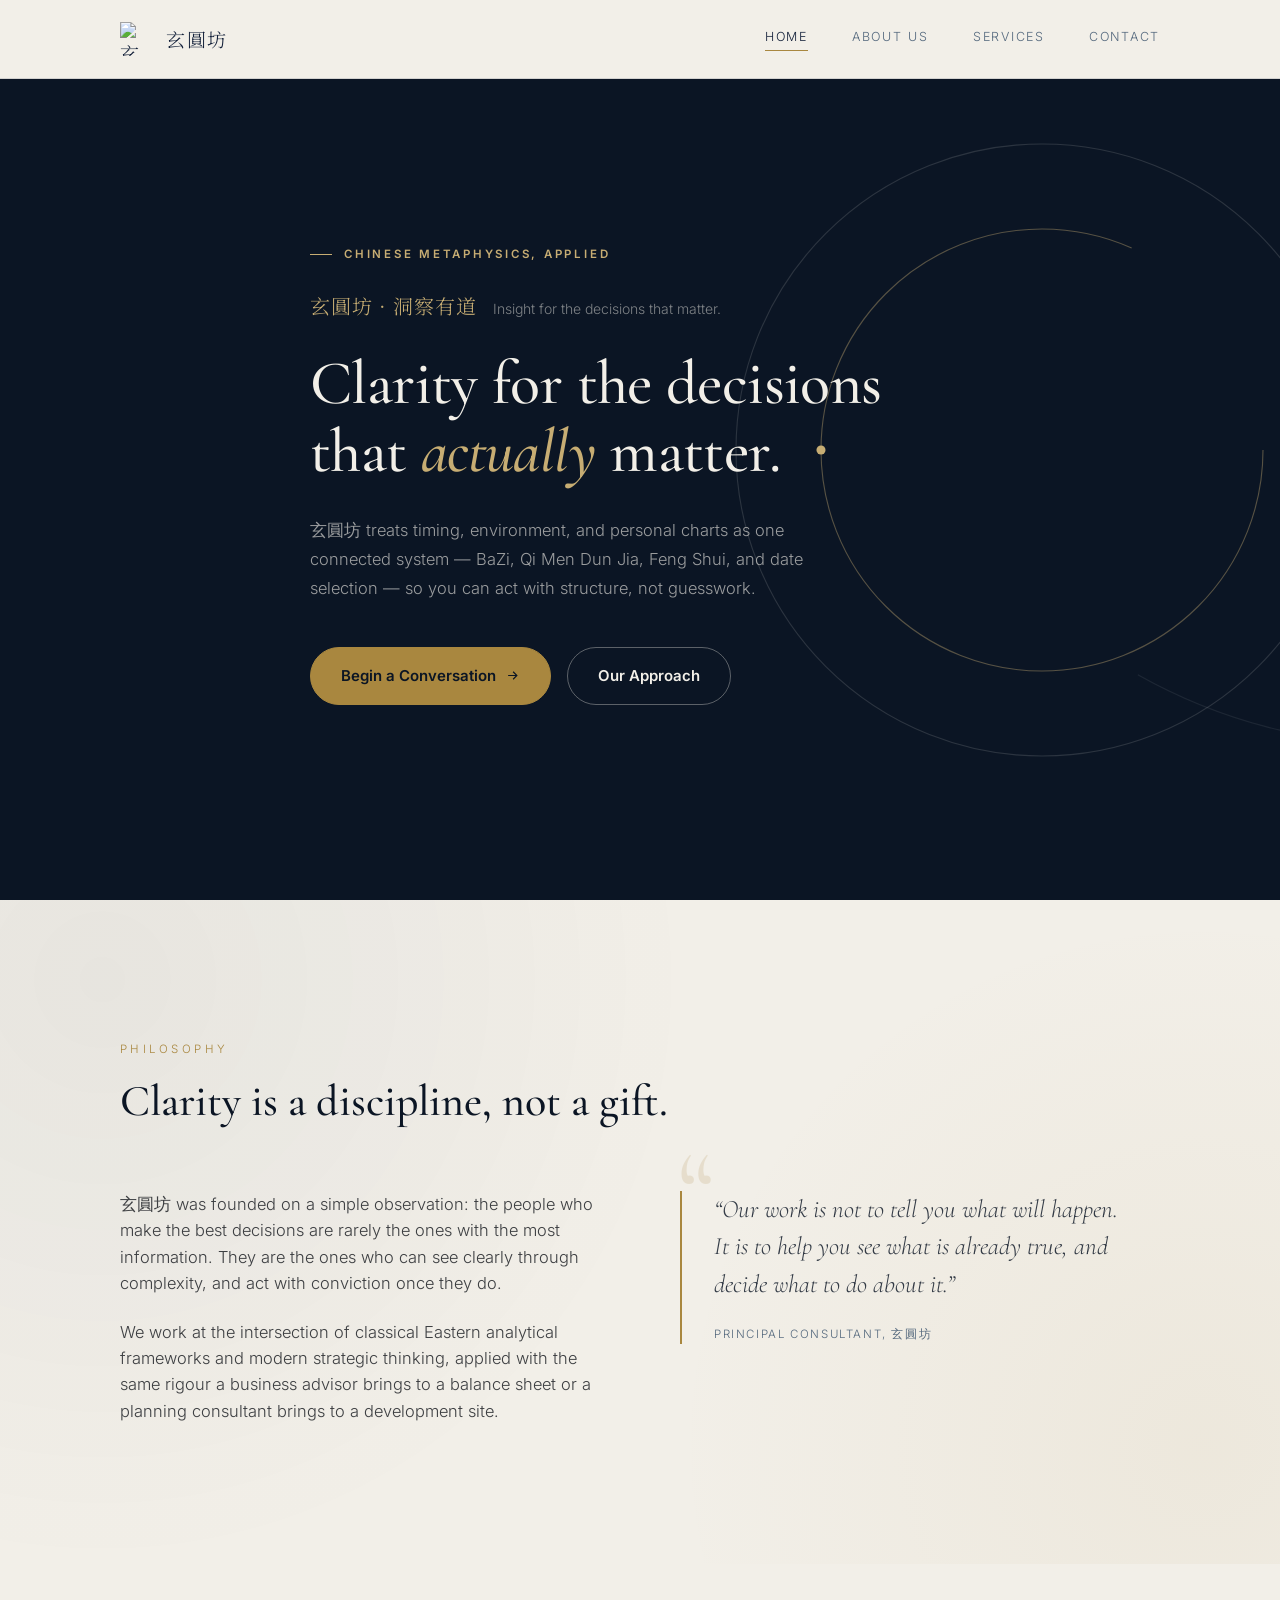
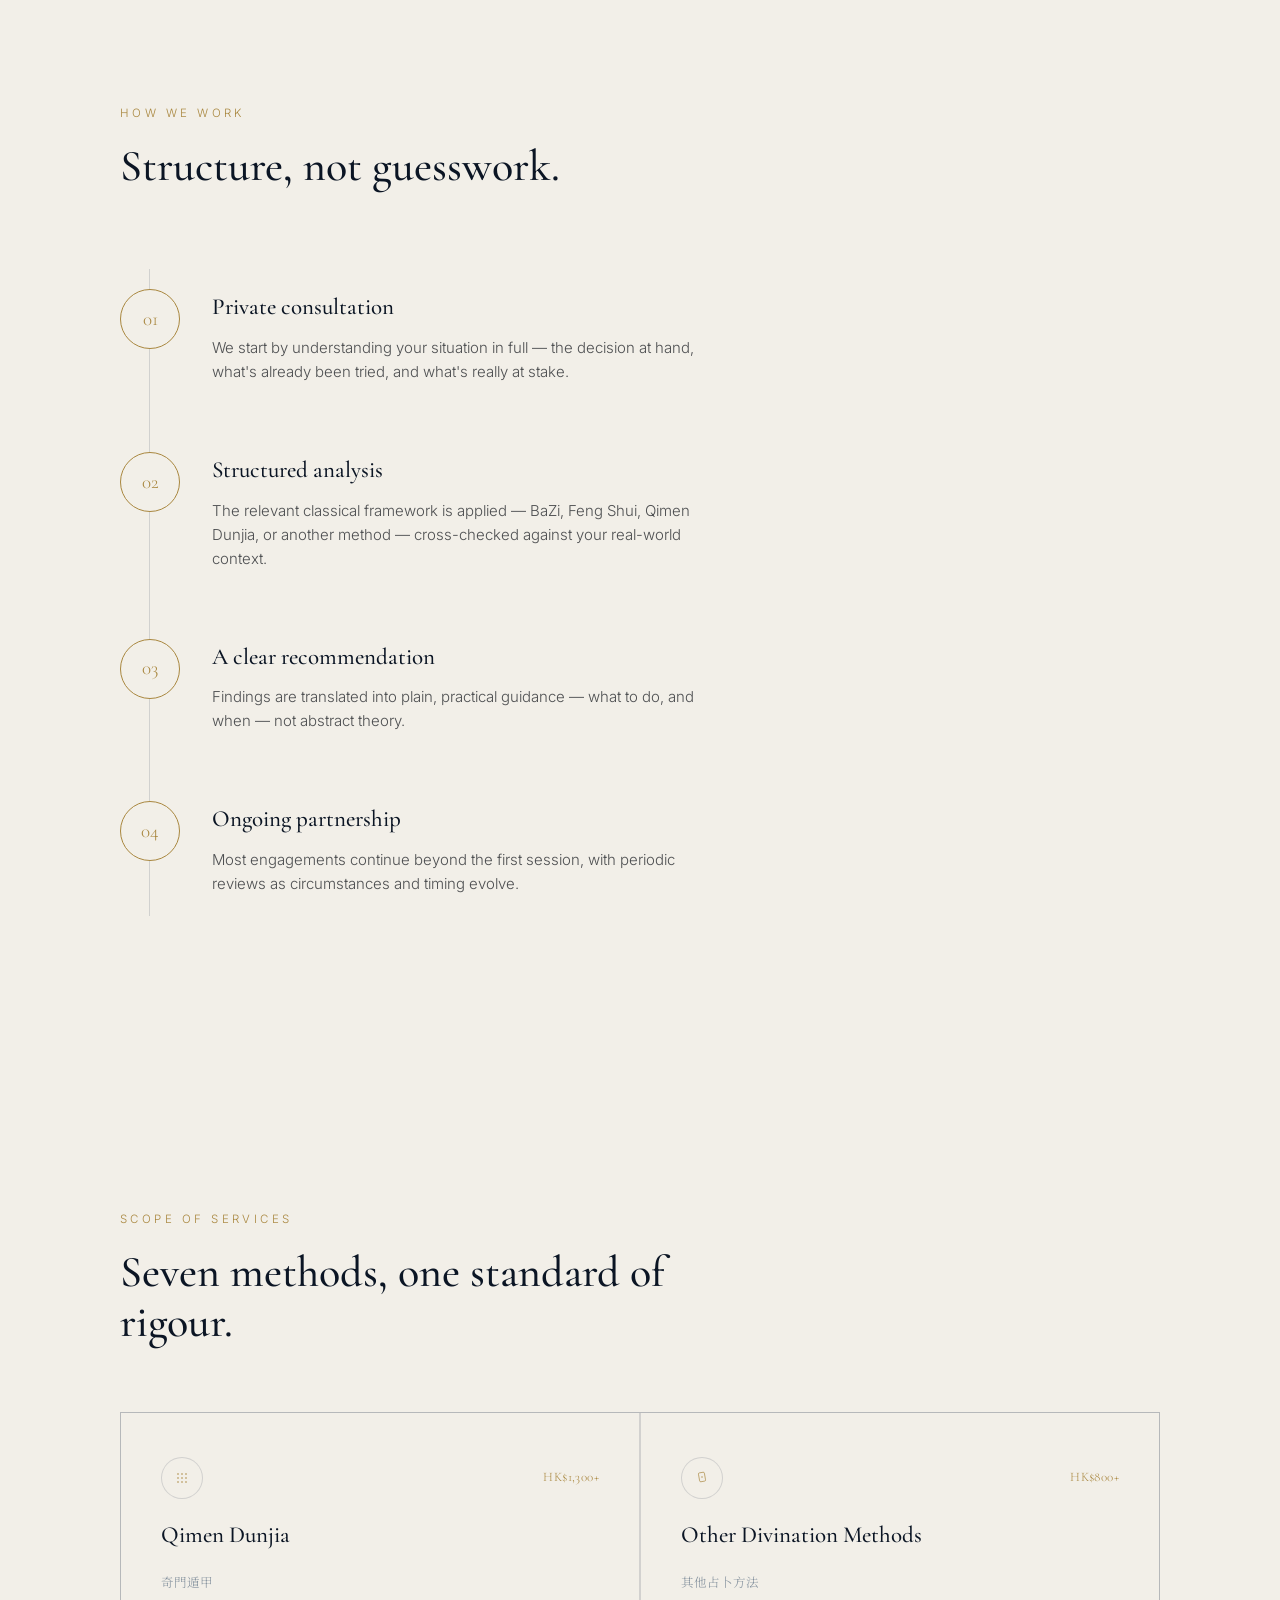
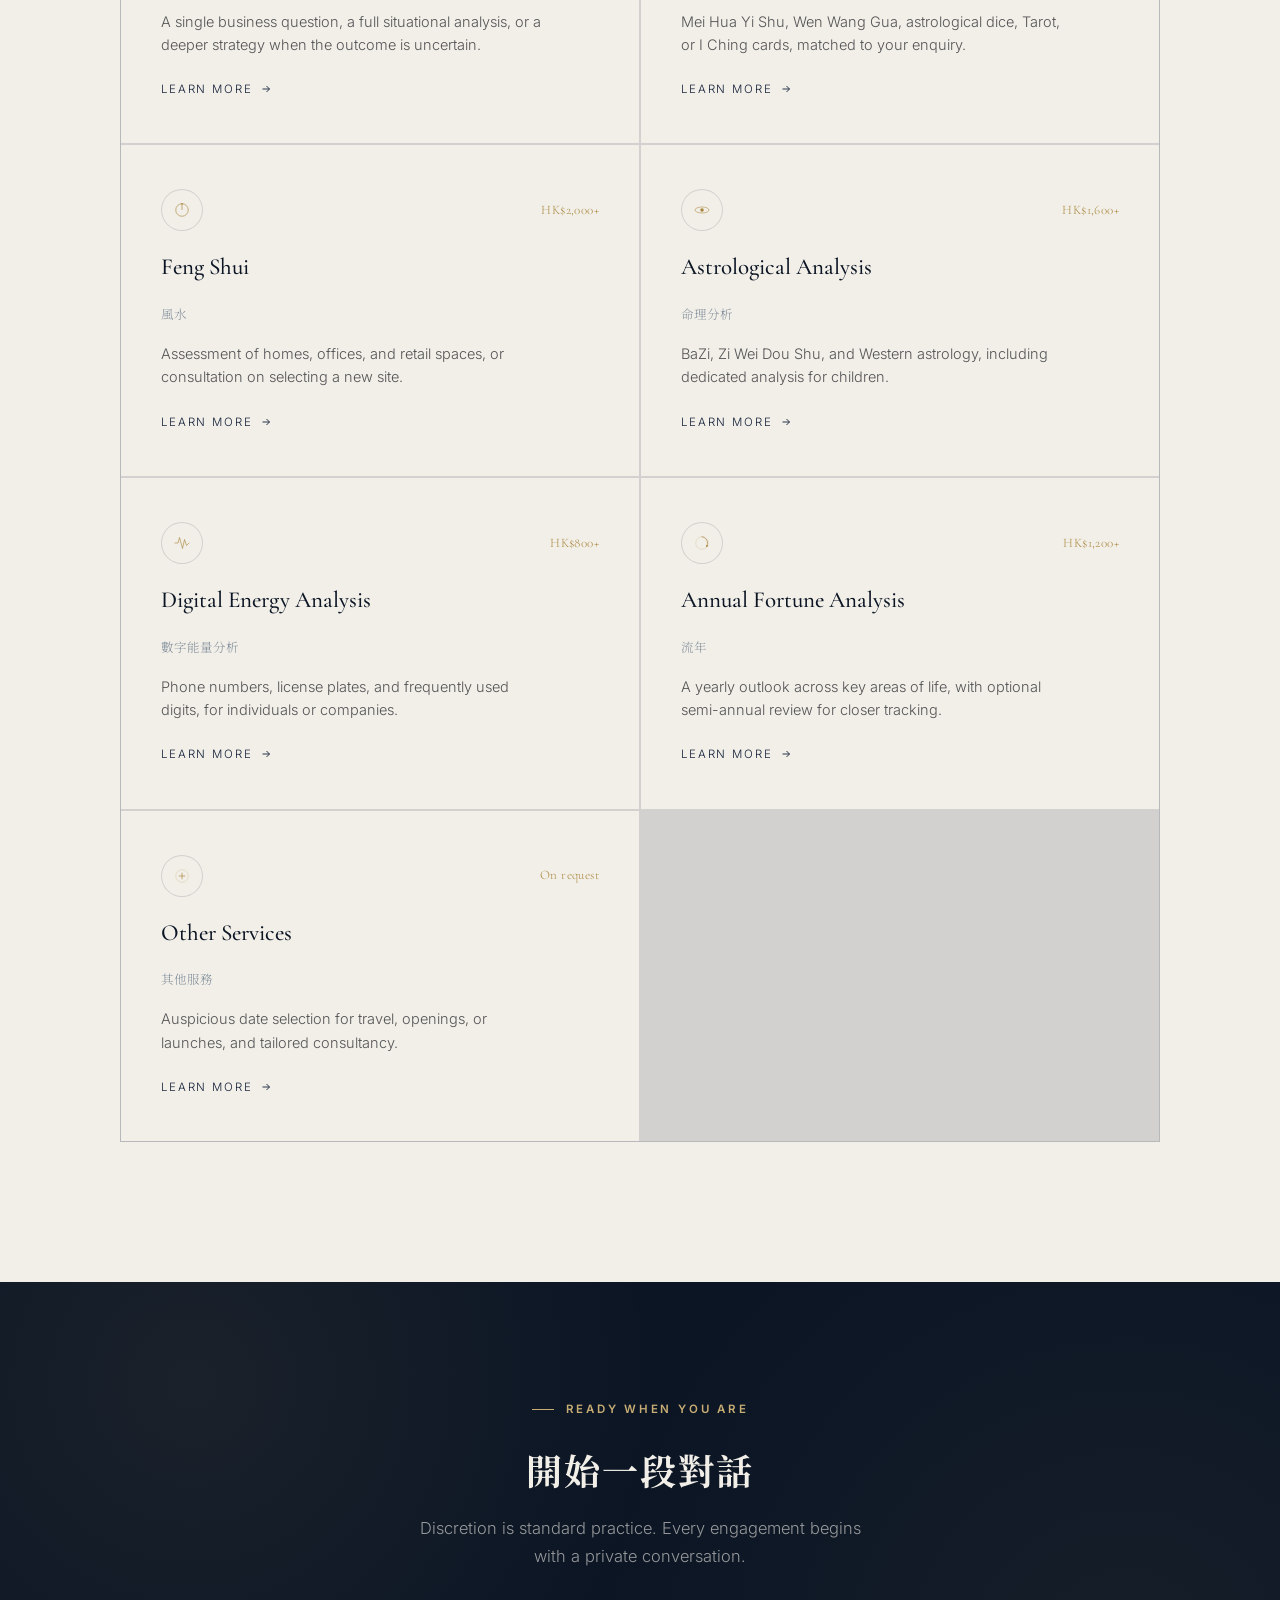
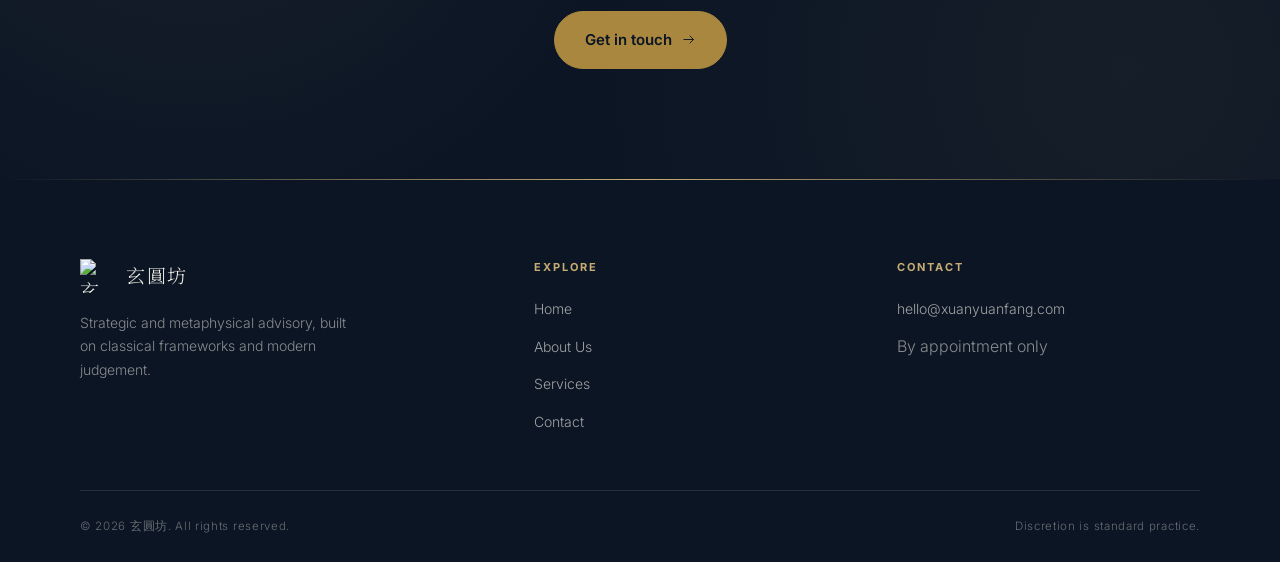
==== index.html @ 07e03a86 "Add files via upload" ====
<!DOCTYPE html>
<html lang="en">
<head>
<meta charset="UTF-8">
<meta name="viewport" content="width=device-width, initial-scale=1.0">
<title>玄圓坊 — Insight for the decisions that matter.</title>
<link rel="icon" href="images/logo.png">
<link rel="preconnect" href="https://fonts.googleapis.com">
<link rel="preconnect" href="https://fonts.gstatic.com" crossorigin>
<link href="https://fonts.googleapis.com/css2?family=Noto+Serif+SC:wght@300;400;600&family=Cormorant+Garamond:ital,wght@0,400;0,500;0,600;1,400&family=Inter:wght@300;400;500;600&display=swap" rel="stylesheet">
<link rel="stylesheet" href="style.css">
</head>
<body>

<header id="siteHeader">
  <nav class="wrap">
    <a href="index.html" class="brand-mark">
      <img src="images/logo.png" alt="玄圓坊">
      玄圓坊
    </a>
    <div class="nav-links" id="navLinks">
      <a href="index.html" class="active">Home</a>
      <a href="about.html">About Us</a>
      <a href="services.html">Services</a>
      <a href="contact.html">Contact</a>
    </div>
    <button class="nav-toggle" id="navToggle" aria-label="Toggle menu">
      <span></span><span></span><span></span>
    </button>
  </nav>
</header>

<section class="hero">
  <div class="hero-decor" aria-hidden="true">
    <svg viewBox="0 0 600 600" fill="none">
      <circle cx="300" cy="300" r="270" stroke="rgba(242,239,232,0.14)" stroke-width="1"/>
      <circle class="arc-draw" cx="300" cy="300" r="195" stroke="var(--gold-soft)" stroke-width="1" opacity="0.4"/>
      <circle cx="105" cy="300" r="4" fill="var(--gold-soft)"/>
      <circle class="arc-draw delay1" cx="620" cy="80" r="480" stroke="rgba(242,239,232,0.08)" stroke-width="1"/>
    </svg>
  </div>
  <div class="wrap">
    <div class="hero-inner">
      <div class="hero-eyebrow">Chinese Metaphysics, Applied</div>
      <div class="hero-couplet">
        <span class="couplet-cn">玄圓坊 &middot; 洞察有道</span>
        <span class="couplet-en">Insight for the decisions that matter.</span>
      </div>
      <h1 class="hero-headline">Clarity for the decisions that <em>actually</em> matter.</h1>
      <p class="hero-lede">玄圓坊 treats timing, environment, and personal charts as one connected system — BaZi, Qi Men Dun Jia, Feng Shui, and date selection — so you can act with structure, not guesswork.</p>
      <div class="hero-cta">
        <a class="btn" href="contact.html">Begin a Conversation
          <svg viewBox="0 0 24 24" fill="none" stroke="currentColor" stroke-width="1.8"><path d="M5 12h14M13 6l6 6-6 6"/></svg>
        </a>
        <a class="btn on-dark" href="about.html">Our Approach</a>
      </div>
    </div>
  </div>
</section>

<section id="philosophy" class="philosophy">
  <div class="wrap">
    <div class="section-head reveal">
      <div class="section-eyebrow">Philosophy</div>
      <h2 class="section-title">Clarity is a discipline, not a gift.</h2>
    </div>
    <div class="philosophy-grid">
      <div class="reveal">
        <p>玄圓坊 was founded on a simple observation: the people who make the best decisions are rarely the ones with the most information. They are the ones who can see clearly through complexity, and act with conviction once they do.</p>
        <p>We work at the intersection of classical Eastern analytical frameworks and modern strategic thinking, applied with the same rigour a business advisor brings to a balance sheet or a planning consultant brings to a development site.</p>
      </div>
      <div class="reveal quote-block">
        <p>&ldquo;Our work is not to tell you what will happen. It is to help you see what is already true, and decide what to do about it.&rdquo;</p>
        <div class="quote-attr">Principal Consultant, 玄圓坊</div>
      </div>
    </div>
  </div>
</section>

<section class="process">
  <div class="wrap">
    <div class="section-head reveal">
      <div class="section-eyebrow">How We Work</div>
      <h2 class="section-title">Structure, not guesswork.</h2>
    </div>
    <div class="process-list reveal">
      <div class="process-step">
        <div class="process-num">01</div>
        <div class="process-copy">
          <h3>Private consultation</h3>
          <p>We start by understanding your situation in full — the decision at hand, what's already been tried, and what's really at stake.</p>
        </div>
      </div>
      <div class="process-step">
        <div class="process-num">02</div>
        <div class="process-copy">
          <h3>Structured analysis</h3>
          <p>The relevant classical framework is applied — BaZi, Feng Shui, Qimen Dunjia, or another method — cross-checked against your real-world context.</p>
        </div>
      </div>
      <div class="process-step">
        <div class="process-num">03</div>
        <div class="process-copy">
          <h3>A clear recommendation</h3>
          <p>Findings are translated into plain, practical guidance — what to do, and when — not abstract theory.</p>
        </div>
      </div>
      <div class="process-step">
        <div class="process-num">04</div>
        <div class="process-copy">
          <h3>Ongoing partnership</h3>
          <p>Most engagements continue beyond the first session, with periodic reviews as circumstances and timing evolve.</p>
        </div>
      </div>
    </div>
  </div>
</section>

<section id="services">
  <div class="wrap">
    <div class="section-head reveal">
      <div class="section-eyebrow">Scope of Services</div>
      <h2 class="section-title">Seven methods, one standard of rigour.</h2>
    </div>
    <div class="service-cards reveal">

      <div class="service-card">
        <div class="card-top">
          <div class="icon-circle">
            <svg viewBox="0 0 40 40"><g fill="var(--gold)">
              <circle cx="12" cy="12" r="1.6"/><circle cx="20" cy="12" r="1.6"/><circle cx="28" cy="12" r="1.6"/>
              <circle cx="12" cy="20" r="1.6"/><circle cx="20" cy="20" r="1.6"/><circle cx="28" cy="20" r="1.6"/>
              <circle cx="12" cy="28" r="1.6"/><circle cx="20" cy="28" r="1.6"/><circle cx="28" cy="28" r="1.6"/>
            </g></svg>
          </div>
          <div class="price-tag">HK$1,300+</div>
        </div>
        <h3>Qimen Dunjia</h3>
        <div class="cn-label">奇門遁甲</div>
        <p>A single business question, a full situational analysis, or a deeper strategy when the outcome is uncertain.</p>
        <a class="learn-more" href="services.html#qimen-dunjia">Learn more
          <svg viewBox="0 0 24 24" fill="none" stroke="currentColor" stroke-width="1.8"><path d="M5 12h14M13 6l6 6-6 6"/></svg>
        </a>
      </div>

      <div class="service-card">
        <div class="card-top">
          <div class="icon-circle">
            <svg viewBox="0 0 40 40"><g fill="none" stroke="var(--gold)" stroke-width="1.3">
              <rect x="14" y="9" width="12" height="18" rx="2.2" transform="rotate(-10 20 18)"/>
            </g><circle cx="20" cy="18" r="1.4" fill="var(--gold)"/></svg>
          </div>
          <div class="price-tag">HK$800+</div>
        </div>
        <h3>Other Divination Methods</h3>
        <div class="cn-label">其他占卜方法</div>
        <p>Mei Hua Yi Shu, Wen Wang Gua, astrological dice, Tarot, or I Ching cards, matched to your enquiry.</p>
        <a class="learn-more" href="services.html#other-divination">Learn more
          <svg viewBox="0 0 24 24" fill="none" stroke="currentColor" stroke-width="1.8"><path d="M5 12h14M13 6l6 6-6 6"/></svg>
        </a>
      </div>

      <div class="service-card">
        <div class="card-top">
          <div class="icon-circle">
            <svg viewBox="0 0 40 40"><circle cx="20" cy="20" r="12.5" fill="none" stroke="var(--gold)" stroke-width="1.3"/>
              <line x1="20" y1="20" x2="20" y2="7.5" stroke="var(--gold)" stroke-width="1.3"/>
              <circle cx="20" cy="7.5" r="1.6" fill="var(--gold)"/></svg>
          </div>
          <div class="price-tag">HK$2,000+</div>
        </div>
        <h3>Feng Shui</h3>
        <div class="cn-label">風水</div>
        <p>Assessment of homes, offices, and retail spaces, or consultation on selecting a new site.</p>
        <a class="learn-more" href="services.html#feng-shui">Learn more
          <svg viewBox="0 0 24 24" fill="none" stroke="currentColor" stroke-width="1.8"><path d="M5 12h14M13 6l6 6-6 6"/></svg>
        </a>
      </div>

      <div class="service-card">
        <div class="card-top">
          <div class="icon-circle">
            <svg viewBox="0 0 40 40"><ellipse cx="20" cy="20" rx="14" ry="6" fill="none" stroke="var(--gold)" stroke-width="1.1"/>
              <circle cx="20" cy="20" r="3.6" fill="var(--gold)"/></svg>
          </div>
          <div class="price-tag">HK$1,600+</div>
        </div>
        <h3>Astrological Analysis</h3>
        <div class="cn-label">命理分析</div>
        <p>BaZi, Zi Wei Dou Shu, and Western astrology, including dedicated analysis for children.</p>
        <a class="learn-more" href="services.html#astrological-analysis">Learn more
          <svg viewBox="0 0 24 24" fill="none" stroke="currentColor" stroke-width="1.8"><path d="M5 12h14M13 6l6 6-6 6"/></svg>
        </a>
      </div>

      <div class="service-card">
        <div class="card-top">
          <div class="icon-circle">
            <svg viewBox="0 0 40 40"><polyline points="6,20 12,20 15,9 21,31 25,13 29,25 34,20" fill="none" stroke="var(--gold)" stroke-width="1.3" stroke-linecap="round" stroke-linejoin="round"/></svg>
          </div>
          <div class="price-tag">HK$800+</div>
        </div>
        <h3>Digital Energy Analysis</h3>
        <div class="cn-label">數字能量分析</div>
        <p>Phone numbers, license plates, and frequently used digits, for individuals or companies.</p>
        <a class="learn-more" href="services.html#digital-energy">Learn more
          <svg viewBox="0 0 24 24" fill="none" stroke="currentColor" stroke-width="1.8"><path d="M5 12h14M13 6l6 6-6 6"/></svg>
        </a>
      </div>

      <div class="service-card">
        <div class="card-top">
          <div class="icon-circle">
            <svg viewBox="0 0 40 40"><circle cx="20" cy="20" r="12.5" fill="none" stroke="var(--gold)" stroke-width="1.1" opacity="0.35"/>
              <path d="M20 7.5 A12.5 12.5 0 0 1 29.8 26" fill="none" stroke="var(--gold)" stroke-width="1.4" stroke-linecap="round"/>
              <circle cx="29.8" cy="26" r="1.8" fill="var(--gold)"/></svg>
          </div>
          <div class="price-tag">HK$1,200+</div>
        </div>
        <h3>Annual Fortune Analysis</h3>
        <div class="cn-label">流年</div>
        <p>A yearly outlook across key areas of life, with optional semi-annual review for closer tracking.</p>
        <a class="learn-more" href="services.html#annual-fortune">Learn more
          <svg viewBox="0 0 24 24" fill="none" stroke="currentColor" stroke-width="1.8"><path d="M5 12h14M13 6l6 6-6 6"/></svg>
        </a>
      </div>

      <div class="service-card">
        <div class="card-top">
          <div class="icon-circle">
            <svg viewBox="0 0 40 40"><circle cx="20" cy="20" r="12.5" fill="none" stroke="var(--gold)" stroke-width="1.1" opacity="0.35"/>
              <line x1="20" y1="13.5" x2="20" y2="26.5" stroke="var(--gold)" stroke-width="1.4"/>
              <line x1="13.5" y1="20" x2="26.5" y2="20" stroke="var(--gold)" stroke-width="1.4"/></svg>
          </div>
          <div class="price-tag">On request</div>
        </div>
        <h3>Other Services</h3>
        <div class="cn-label">其他服務</div>
        <p>Auspicious date selection for travel, openings, or launches, and tailored consultancy.</p>
        <a class="learn-more" href="services.html#other-services">Learn more
          <svg viewBox="0 0 24 24" fill="none" stroke="currentColor" stroke-width="1.8"><path d="M5 12h14M13 6l6 6-6 6"/></svg>
        </a>
      </div>

    </div>
  </div>
</section>

<section class="cta-banner">
  <div class="wrap" style="text-align:center;">
    <div class="cta-eyebrow reveal in-view">Ready when you are</div>
    <h2 class="cta-title reveal in-view">開始一段對話</h2>
    <p class="cta-sub reveal in-view">Discretion is standard practice. Every engagement begins with a private conversation.</p>
    <div class="cta-buttons reveal in-view">
      <a class="btn" href="contact.html">Get in touch
        <svg viewBox="0 0 24 24" fill="none" stroke="currentColor" stroke-width="1.5"><path d="M4 12h16M14 6l6 6-6 6"/></svg>
      </a>
    </div>
  </div>
</section>

<footer>
  <div class="wrap footer-main">
    <div class="footer-brand">
      <div class="brand-mark">
        <img src="images/logo-gold.png" alt="玄圓坊">
        玄圓坊
      </div>
      <p>Strategic and metaphysical advisory, built on classical frameworks and modern judgement.</p>
    </div>
    <div class="footer-col">
      <h4>Explore</h4>
      <ul>
        <li><a href="index.html">Home</a></li>
        <li><a href="about.html">About Us</a></li>
        <li><a href="services.html">Services</a></li>
        <li><a href="contact.html">Contact</a></li>
      </ul>
    </div>
    <div class="footer-col">
      <h4>Contact</h4>
      <ul>
        <li><a href="mailto:hello@xuanyuanfang.com">hello@xuanyuanfang.com</a></li>
        <li>By appointment only</li>
      </ul>
    </div>
  </div>
  <div class="wrap footer-bottom">
    <div>&copy; 2026 玄圓坊. All rights reserved.</div>
    <div>Discretion is standard practice.</div>
  </div>
</footer>

<script src="script.js"></script>
</body>
</html>
---- style.css ----
:root{
  --navy: #14213A;
  --navy-deep: #0B1524;
  --blue-grey: #55697E;
  --paper: #F2EFE8;
  --paper-dim: #E7E2D7;
  --gold: #A9873F;
  --gold-soft: #C7AD73;
  --ink: #171A1F;
  --line: rgba(20,33,58,0.14);
  --serif-cn: 'Noto Serif SC', serif;
  --serif-en: 'Cormorant Garamond', serif;
  --sans: 'Inter', -apple-system, sans-serif;
}

*{ margin:0; padding:0; box-sizing:border-box; }
html{ scroll-behavior:smooth; }

body{
  background:var(--paper);
  color:var(--ink);
  font-family:var(--sans);
  font-weight:300;
  line-height:1.6;
  overflow-x:hidden;
}

a{ color:inherit; text-decoration:none; }
::selection{ background:var(--gold-soft); color:var(--navy-deep); }
a:focus-visible, button:focus-visible, input:focus-visible, textarea:focus-visible{
  outline:2px solid var(--gold);
  outline-offset:4px;
}

.wrap{ max-width:1120px; margin:0 auto; padding:0 40px; }

/* ---------- NAV ---------- */
header{
  position:fixed; top:0; left:0; right:0; z-index:100;
  padding:22px 0;
  background:var(--paper);
  border-bottom:1px solid var(--line);
  transition:padding .4s ease, box-shadow .4s ease;
}
header.scrolled{
  padding:14px 0;
  box-shadow:0 8px 24px -18px rgba(11,21,36,0.25);
  border-bottom:1px solid var(--line);
}
nav.wrap{ display:flex; align-items:center; justify-content:space-between; }
.brand-mark{
  display:flex; align-items:center; gap:12px;
  font-family:var(--serif-cn); font-size:19px; letter-spacing:0.08em; color:var(--navy);
}
.brand-mark svg{ width:26px; height:26px; display:block; }
.brand-mark img{ width:34px; height:34px; display:block; }

.nav-links{
  display:flex; gap:44px; font-size:12.5px;
  letter-spacing:0.14em; text-transform:uppercase; color:var(--blue-grey);
}
.nav-links a{ position:relative; padding-bottom:4px; transition:color .3s ease; }
.nav-links a:hover, .nav-links a.active{ color:var(--navy); }
.nav-links a::after{
  content:''; position:absolute; left:0; bottom:0; width:0; height:1px;
  background:var(--gold); transition:width .35s ease;
}
.nav-links a:hover::after, .nav-links a.active::after{ width:100%; }

.nav-toggle{
  display:none; background:none; border:none; cursor:pointer;
  width:28px; height:20px; position:relative;
}
.nav-toggle span{
  position:absolute; left:0; right:0; height:1px; background:var(--navy);
  transition:transform .3s ease, opacity .3s ease;
}
.nav-toggle span:nth-child(1){ top:0; }
.nav-toggle span:nth-child(2){ top:9px; }
.nav-toggle span:nth-child(3){ top:18px; }

@media (max-width:760px){
  .nav-links{
    position:fixed; top:0; right:0; height:100vh; width:min(280px,78vw);
    background:var(--navy-deep); flex-direction:column; justify-content:center;
    align-items:flex-start; gap:30px; padding:0 44px;
    transform:translateX(100%); transition:transform .45s ease; color:var(--paper);
  }
  .nav-links.open{ transform:translateX(0); }
  .nav-links a{ color:rgba(242,239,232,0.8); }
  .nav-links a:hover, .nav-links a.active{ color:var(--gold-soft); }
  .nav-toggle{ display:block; z-index:110; }
  header.menu-open .nav-toggle span:nth-child(1){ transform:translateY(9px) rotate(45deg); }
  header.menu-open .nav-toggle span:nth-child(2){ opacity:0; }
  header.menu-open .nav-toggle span:nth-child(3){ transform:translateY(-9px) rotate(-45deg); }
}

/* ---------- PAGE HERO (interior pages, dark) ---------- */
.page-hero{
  padding:180px 0 100px;
  text-align:left;
  background:var(--navy-deep);
  position:relative;
  overflow:hidden;
}
.page-hero-decor{
  position:absolute; top:50%; right:-14%; transform:translateY(-50%);
  width:min(460px, 44vw); height:min(460px, 44vw); pointer-events:none; z-index:1; opacity:0.9;
}
.eyebrow{
  display:flex; align-items:center; gap:12px;
  font-family:var(--sans); font-size:11.5px; font-weight:600; letter-spacing:0.24em; text-transform:uppercase;
  color:var(--gold-soft); margin-bottom:22px; position:relative; z-index:2;
}
.eyebrow::before{ content:''; width:22px; height:1px; background:var(--gold-soft); }
.page-hero h1{
  font-family:var(--serif-en); font-weight:500;
  font-size:clamp(36px, 5.2vw, 58px); color:var(--paper); max-width:760px; line-height:1.12;
  position:relative; z-index:2;
}
.page-hero .cn-sub{
  font-family:var(--serif-cn); font-size:18px; letter-spacing:0.1em;
  color:var(--gold-soft); margin-top:24px; position:relative; z-index:2;
}
.page-hero p.lede{
  font-family:var(--sans); font-weight:300; font-size:16.5px; line-height:1.75;
  color:rgba(242,239,232,0.6); max-width:560px; margin-top:26px; position:relative; z-index:2;
}

/* ---------- CTA BANNER TEXT (dedicated, avoids hero-class collisions) ---------- */
.cta-eyebrow{
  display:inline-flex; align-items:center; gap:12px; justify-content:center;
  font-family:var(--sans); font-size:11.5px; font-weight:600; letter-spacing:0.24em; text-transform:uppercase;
  color:var(--gold-soft); margin-bottom:22px;
}
.cta-eyebrow::before{ content:''; width:22px; height:1px; background:var(--gold-soft); }
.cta-title{
  font-family:var(--serif-cn); font-size:clamp(26px,3.6vw,36px); color:var(--paper);
  letter-spacing:0.06em; margin-bottom:16px;
}
.cta-sub{
  font-family:var(--sans); font-weight:300; font-size:16.5px; line-height:1.7;
  color:rgba(242,239,232,0.6); max-width:460px; margin:0 auto 40px;
}
.cta-buttons{ display:flex; gap:16px; justify-content:center; flex-wrap:wrap; }

/* ---------- HOME HERO (dark, left-aligned) ---------- */
.hero{
  min-height:100vh; display:flex; align-items:center; position:relative;
  background:var(--navy-deep); overflow:hidden; padding:150px 0 100px;
}
.hero-decor{
  position:absolute; top:50%; right:-8%; transform:translateY(-50%);
  width:min(680px, 60vw); height:min(680px, 60vw); pointer-events:none; z-index:1;
}
@media (prefers-reduced-motion: no-preference){
  .hero-decor{ animation:slowspin 140s linear infinite; }
  @keyframes slowspin{ to{ transform:translateY(-50%) rotate(360deg); } }
  .arc-draw{ stroke-dasharray:1000; stroke-dashoffset:1000; animation:draw 2.4s cubic-bezier(.4,0,.2,1) forwards; }
  .arc-draw.delay1{ animation-delay:.3s; }
  @keyframes draw{ to{ stroke-dashoffset:0; } }
}

.hero-inner{
  position:relative; z-index:2;
  max-width:660px;
}
.hero-eyebrow{
  display:flex; align-items:center; gap:12px;
  font-family:var(--sans); font-size:11.5px; font-weight:600; letter-spacing:0.24em; text-transform:uppercase;
  color:var(--gold-soft); margin-bottom:26px; opacity:0; animation:fadeUp .9s ease forwards .2s;
}
.hero-eyebrow::before{ content:''; width:22px; height:1px; background:var(--gold-soft); }

.hero-couplet{
  display:flex; align-items:baseline; gap:16px; flex-wrap:wrap;
  margin-bottom:28px; opacity:0; animation:fadeUp 1s ease forwards .4s;
}
.couplet-cn{ font-family:var(--serif-cn); font-size:20px; color:var(--gold-soft); letter-spacing:0.05em; }
.couplet-en{ font-family:var(--sans); font-size:14px; color:rgba(242,239,232,0.5); font-weight:300; }

.hero-headline{
  font-family:var(--serif-en); font-weight:500; font-size:clamp(38px, 5.4vw, 62px);
  line-height:1.1; color:var(--paper); margin-bottom:30px; letter-spacing:-0.01em;
  opacity:0; animation:fadeUp 1.05s ease forwards .55s;
}
.hero-headline em{ font-style:italic; color:var(--gold-soft); font-weight:500; }

.hero-lede{
  font-family:var(--sans); font-size:16.5px; font-weight:300; line-height:1.75;
  color:rgba(242,239,232,0.62); max-width:520px; margin-bottom:44px;
  opacity:0; animation:fadeUp 1.05s ease forwards .75s;
}

.hero-cta{ display:flex; gap:16px; flex-wrap:wrap; opacity:0; animation:fadeUp 1.05s ease forwards .95s; }

@keyframes fadeUp{ from{ opacity:0; transform:translateY(16px); } to{ opacity:1; transform:translateY(0); } }

.btn{
  display:inline-flex; align-items:center; gap:9px;
  font-family:var(--sans); font-weight:600; font-size:15px; letter-spacing:0; text-transform:none;
  color:var(--navy-deep); background:var(--gold); border:1px solid var(--gold);
  border-radius:999px; padding:16px 30px; cursor:pointer;
  transition:transform .3s ease, box-shadow .3s ease, background .3s ease, border-color .3s ease;
}
.btn:hover{ background:var(--gold-soft); border-color:var(--gold-soft); transform:translateY(-2px); box-shadow:0 14px 28px -14px rgba(169,135,63,0.55); color:var(--navy-deep); }
.btn svg{ width:15px; height:15px; transition:transform .35s ease; }
.btn:hover svg{ transform:translateX(4px); }
.btn.ghost{ background:transparent; border-color:rgba(20,33,58,0.28); color:var(--navy); }
.btn.ghost:hover{ background:rgba(20,33,58,0.05); box-shadow:none; }
.btn.on-dark{ background:transparent; border-color:rgba(242,239,232,0.35); color:var(--paper); }
.btn.on-dark:hover{ background:rgba(242,239,232,0.08); border-color:var(--paper); box-shadow:none; }

/* ---------- SECTION SHELL ---------- */
section{ padding:140px 0; position:relative; }
.section-head{ margin-bottom:64px; }
.section-eyebrow{ font-size:11.5px; letter-spacing:0.3em; text-transform:uppercase; color:var(--gold); margin-bottom:18px; }
.section-title{ font-family:var(--serif-en); font-weight:500; font-size:clamp(30px, 3.6vw, 44px); color:var(--navy-deep); max-width:640px; line-height:1.15; }

.reveal{ opacity:0; transform:translateY(28px); transition:opacity .9s ease, transform .9s ease; }
.reveal.in-view{ opacity:1; transform:translateY(0); }

/* ---------- PHILOSOPHY / TEXT BLOCKS ---------- */
.philosophy{
  background-color:var(--paper);
  background-image:
    radial-gradient(circle at 8% 12%, rgba(20,33,58,0.05) 0, transparent 45%),
    radial-gradient(circle at 94% 82%, rgba(169,135,63,0.07) 0, transparent 40%);
}
.philosophy-grid{ display:grid; grid-template-columns:1fr 1fr; gap:80px; align-items:start; }
.philosophy p{ font-size:16.5px; color:var(--ink); opacity:0.82; margin-bottom:22px; max-width:480px; }
.philosophy p:last-child{ margin-bottom:0; }
.quote-block{ border-left:2px solid var(--gold); padding-left:32px; position:relative; }
.quote-block::before{
  content:'\201C';
  position:absolute; left:-6px; top:-58px;
  font-family:var(--serif-en); font-size:120px; color:var(--gold);
  opacity:0.16; line-height:1; pointer-events:none;
}
.quote-block p{ font-family:var(--serif-en); font-style:italic; font-size:25px; color:var(--navy-deep); line-height:1.5; max-width:420px; position:relative; z-index:1; }
.quote-attr{
  margin-top:20px; font-size:11.5px; letter-spacing:0.14em; text-transform:uppercase; color:var(--blue-grey);
}

/* ---------- PROCESS / HOW WE WORK ---------- */
.process{ background:var(--paper); }
.process-list{
  margin-top:20px; position:relative;
}
.process-list::before{
  content:''; position:absolute; left:29px; top:14px; bottom:14px; width:1px;
  background:var(--line);
}
.process-step{
  display:grid; grid-template-columns:60px 1fr; gap:32px;
  padding:34px 0; position:relative;
}
.process-num{
  width:60px; height:60px; border-radius:50%; border:1px solid var(--gold);
  display:flex; align-items:center; justify-content:center;
  font-family:var(--serif-en); font-size:19px; color:var(--gold);
  background:var(--paper); position:relative; z-index:1; flex-shrink:0;
}
.process-copy h3{
  font-family:var(--serif-en); font-size:23px; font-weight:500; color:var(--navy-deep); margin-bottom:10px;
}
.process-copy p{ font-size:15px; color:var(--ink); opacity:0.75; max-width:520px; }

@media (max-width:600px){
  .process-step{ grid-template-columns:44px 1fr; gap:20px; }
  .process-num{ width:44px; height:44px; font-size:15px; }
  .process-list::before{ left:21px; }
}
.service-cards{ display:grid; grid-template-columns:repeat(2, 1fr); gap:2px; background:var(--line); border:1px solid var(--line); }
.service-card{
  background:var(--paper); padding:44px 40px; display:flex; flex-direction:column; gap:18px;
  transition:background .35s ease, transform .35s ease, box-shadow .35s ease;
  position:relative;
}
.service-card::before{
  content:''; position:absolute; top:0; left:0; right:0; height:3px;
  background:var(--gold); transform:scaleX(0); transform-origin:left; transition:transform .4s ease;
}
.service-card:hover{
  background:var(--paper-dim);
  transform:translateY(-4px);
  box-shadow:0 22px 40px -26px rgba(11,21,36,0.35);
  z-index:2;
}
.service-card:hover::before{ transform:scaleX(1); }
.service-card .icon-circle{
  width:42px; height:42px; border-radius:50%; border:1px solid var(--line);
  display:flex; align-items:center; justify-content:center; background:var(--paper);
}
.service-card .icon-circle svg{ width:20px; height:20px; }
.service-card .card-top{ display:flex; align-items:center; justify-content:space-between; }
.service-card .price-tag{
  font-family:var(--serif-en); font-size:13px; color:var(--gold); letter-spacing:0.03em; white-space:nowrap;
}
.service-card .cn-label{ font-family:var(--serif-cn); font-size:12.5px; color:var(--blue-grey); opacity:0.7; }
.service-card h3{ font-family:var(--serif-en); font-size:23px; font-weight:500; color:var(--navy-deep); }
.service-card p{ font-size:14.5px; color:var(--ink); opacity:0.72; max-width:380px; flex:1; }
.service-card .learn-more{
  font-size:11.5px; letter-spacing:0.16em; text-transform:uppercase; color:var(--navy);
  display:inline-flex; align-items:center; gap:8px; margin-top:6px; width:fit-content;
  border-bottom:1px solid transparent; transition:border-color .3s ease;
}
.service-card .learn-more:hover{ border-color:var(--gold); }
.service-card .learn-more svg{ width:12px; height:12px; }

@media (max-width:760px){ .service-cards{ grid-template-columns:1fr; } }

/* ---------- DETAILED SERVICES (services.html) ---------- */
.service-detail{
  display:grid; grid-template-columns:260px 1fr; gap:60px;
  padding:70px 0; border-bottom:1px solid var(--line);
}
.service-detail:first-of-type{ border-top:1px solid var(--line); }
.service-detail .sd-label{ position:sticky; top:120px; align-self:start; }
.service-detail .sd-mark{
  width:52px; height:52px; margin-bottom:22px; border-radius:50%;
  border:1px solid var(--line); display:flex; align-items:center; justify-content:center; background:var(--paper-dim);
}
.service-detail .sd-mark svg{ width:26px; height:26px; }
.service-detail .sd-name{ font-family:var(--serif-en); font-size:28px; font-weight:500; color:var(--navy-deep); line-height:1.2; }
.service-detail .sd-cn{ font-family:var(--serif-cn); font-size:15px; color:var(--blue-grey); margin-top:6px; }
.service-detail .sd-price{
  display:inline-block; margin-top:18px; font-family:var(--serif-en); font-size:15px; color:var(--gold);
  border-top:1px solid var(--line); padding-top:14px;
}
.service-detail .sd-price .fee-note{
  display:block; font-family:var(--sans); font-size:10.5px; letter-spacing:0.08em; text-transform:uppercase;
  color:var(--blue-grey); margin-top:4px;
}
.sd-body p{ font-size:16px; color:var(--ink); opacity:0.8; margin-bottom:20px; max-width:620px; }
.sd-body h4{
  font-size:11.5px; letter-spacing:0.16em; text-transform:uppercase; color:var(--gold);
  margin:28px 0 12px;
}
.sd-body ul{ list-style:none; }
.sd-body li{
  font-size:15px; color:var(--ink); opacity:0.8; padding-left:20px; position:relative; margin-bottom:10px; max-width:600px;
}
.sd-body li::before{ content:''; position:absolute; left:0; top:9px; width:6px; height:1px; background:var(--gold); }

@media (max-width:820px){
  .service-detail{ grid-template-columns:1fr; gap:20px; }
  .service-detail .sd-label{ position:static; }
}

.fee-disclaimer{
  margin-top:50px; padding-top:36px; border-top:1px solid var(--line);
  font-size:13px; color:var(--blue-grey); max-width:680px; line-height:1.7;
}
.fee-disclaimer .cn{ font-family:var(--serif-cn); display:block; margin-bottom:6px; color:var(--navy); }

/* ---------- FOUNDER / ABOUT ---------- */
.founder{ background:var(--paper); }
.founder-grid{ display:grid; grid-template-columns:280px 1fr; gap:80px; align-items:start; }
.founder-mark{ width:100%; aspect-ratio:1/1; border:1px solid var(--line); display:flex; align-items:center; justify-content:center; background:var(--paper-dim); }
.founder-mark svg{ width:52%; height:52%; }
.founder-copy .section-eyebrow{ margin-bottom:10px; }
.founder-name{ font-family:var(--serif-en); font-size:28px; color:var(--navy-deep); margin-bottom:26px; font-weight:500; }
.founder-copy p{ font-size:16px; color:var(--ink); opacity:0.82; margin-bottom:20px; max-width:560px; }
.founder-copy p:last-child{ margin-bottom:0; }
.founder-signoff{ margin-top:30px; font-family:var(--serif-en); font-style:italic; font-size:18px; color:var(--blue-grey); }

@media (max-width:760px){
  .founder-grid{ grid-template-columns:1fr; }
  .founder-mark{ max-width:180px; }
}

/* ---------- VISION / VALUES (about.html) ---------- */
.values{ background:var(--navy-deep); color:var(--paper); }
.values .section-eyebrow{ color:var(--gold-soft); }
.values .section-title{ color:var(--paper); }
.value-grid{ display:grid; grid-template-columns:repeat(3, 1fr); gap:56px; margin-top:20px; }
.value-item .v-num{ font-family:var(--serif-en); font-size:14px; color:var(--gold-soft); margin-bottom:16px; }
.value-item h3{ font-family:var(--serif-en); font-size:22px; font-weight:500; margin-bottom:14px; }
.value-item p{ font-size:14.5px; color:rgba(242,239,232,0.68); }
@media (max-width:820px){ .value-grid{ grid-template-columns:1fr; gap:40px; } }

.timeline{ border-top:1px solid var(--line); margin-top:20px; }
.timeline-row{ display:grid; grid-template-columns:140px 1fr; gap:40px; padding:32px 0; border-bottom:1px solid var(--line); }
.timeline-row .t-year{ font-family:var(--serif-en); font-size:20px; color:var(--gold); }
.timeline-row .t-copy h4{ font-size:16px; color:var(--navy-deep); margin-bottom:8px; font-weight:500; }
.timeline-row .t-copy p{ font-size:14.5px; color:var(--ink); opacity:0.75; max-width:520px; }
@media (max-width:600px){ .timeline-row{ grid-template-columns:1fr; gap:8px; } }

/* ---------- CONTACT ---------- */
.contact{ background:var(--navy); color:var(--paper); }
.contact-grid{ display:grid; grid-template-columns:1fr 1fr; gap:80px; }
.contact .section-eyebrow{ color:var(--gold-soft); }
.contact-title{ font-family:var(--serif-cn); font-size:clamp(26px, 3.4vw, 36px); letter-spacing:0.06em; margin-bottom:20px; color:var(--paper); }
.contact-sub{ font-family:var(--serif-en); font-style:italic; font-size:19px; color:rgba(242,239,232,0.72); max-width:440px; margin-bottom:36px; }
.contact-details{ display:flex; flex-direction:column; gap:26px; margin-top:20px; }
.contact-details .cd-item{ font-size:14px; color:rgba(242,239,232,0.7); }
.contact-details .cd-label{ display:block; font-size:11px; letter-spacing:0.16em; text-transform:uppercase; color:var(--gold-soft); margin-bottom:6px; }

.contact-form{ display:flex; flex-direction:column; gap:22px; }
.field{ display:flex; flex-direction:column; gap:8px; }
.field label{ font-size:11px; letter-spacing:0.18em; text-transform:uppercase; color:rgba(242,239,232,0.6); }
.field input, .field textarea, .field select{
  background:transparent; border:none; border-bottom:1px solid rgba(242,239,232,0.3);
  color:var(--paper); font-family:var(--sans); font-size:15px; padding:10px 2px; resize:none;
  transition:border-color .3s ease;
}
.field select option{ color:var(--ink); }
.field input:focus, .field textarea:focus, .field select:focus{ outline:none; border-color:var(--gold-soft); }
.field input::placeholder, .field textarea::placeholder{ color:rgba(242,239,232,0.32); }
.contact-form .btn{ align-self:flex-start; margin-top:10px; }
.contact-note{ margin-top:36px; font-size:12.5px; letter-spacing:0.05em; color:rgba(242,239,232,0.45); }

@media (max-width:820px){ .contact-grid{ grid-template-columns:1fr; gap:50px; } }

/* ---------- CTA BANNER (home -> contact) ---------- */
.cta-banner{
  background-color:var(--navy-deep); color:var(--paper); text-align:center; padding:110px 0;
  background-image:
    radial-gradient(circle at 15% 20%, rgba(199,173,115,0.08) 0, transparent 40%),
    radial-gradient(circle at 88% 78%, rgba(199,173,115,0.06) 0, transparent 45%);
}

/* ---------- FOOTER ---------- */
footer{ background:var(--navy-deep); color:rgba(242,239,232,0.55); padding:0; position:relative; }
footer::before{
  content:''; position:absolute; top:0; left:0; right:0; height:1px;
  background:linear-gradient(to right, transparent, var(--gold-soft), transparent);
}
.footer-main{
  display:grid; grid-template-columns:1.3fr 1fr 1fr; gap:60px;
  padding:80px 0 56px;
}
.footer-brand .brand-mark{ color:var(--paper); margin-bottom:18px; }
.footer-brand p{ font-size:14px; color:rgba(242,239,232,0.55); max-width:280px; line-height:1.7; }
.footer-col h4{
  font-size:11px; letter-spacing:0.18em; text-transform:uppercase; color:var(--gold-soft);
  margin-bottom:20px;
}
.footer-col ul{ list-style:none; display:flex; flex-direction:column; gap:12px; }
.footer-col a{ font-size:14px; color:rgba(242,239,232,0.65); transition:color .3s ease; }
.footer-col a:hover{ color:var(--paper); }
.footer-bottom{
  border-top:1px solid rgba(242,239,232,0.12);
  padding:26px 0;
  display:flex; align-items:center; justify-content:space-between;
  font-size:11.5px; letter-spacing:0.06em; color:rgba(242,239,232,0.4);
  flex-wrap:wrap; gap:14px;
}
@media (max-width:820px){
  .footer-main{ grid-template-columns:1fr 1fr; gap:40px; }
  .footer-brand{ grid-column:1 / -1; }
}
@media (max-width:560px){
  .footer-main{ grid-template-columns:1fr; }
  .footer-bottom{ flex-direction:column; text-align:center; }
}

@media (max-width:900px){
  .philosophy-grid, .founder-grid{ grid-template-columns:1fr; gap:48px; }
  section{ padding:100px 0; }
  .wrap{ padding:0 24px; }
  .hero-decor, .page-hero-decor{ display:none; }
}
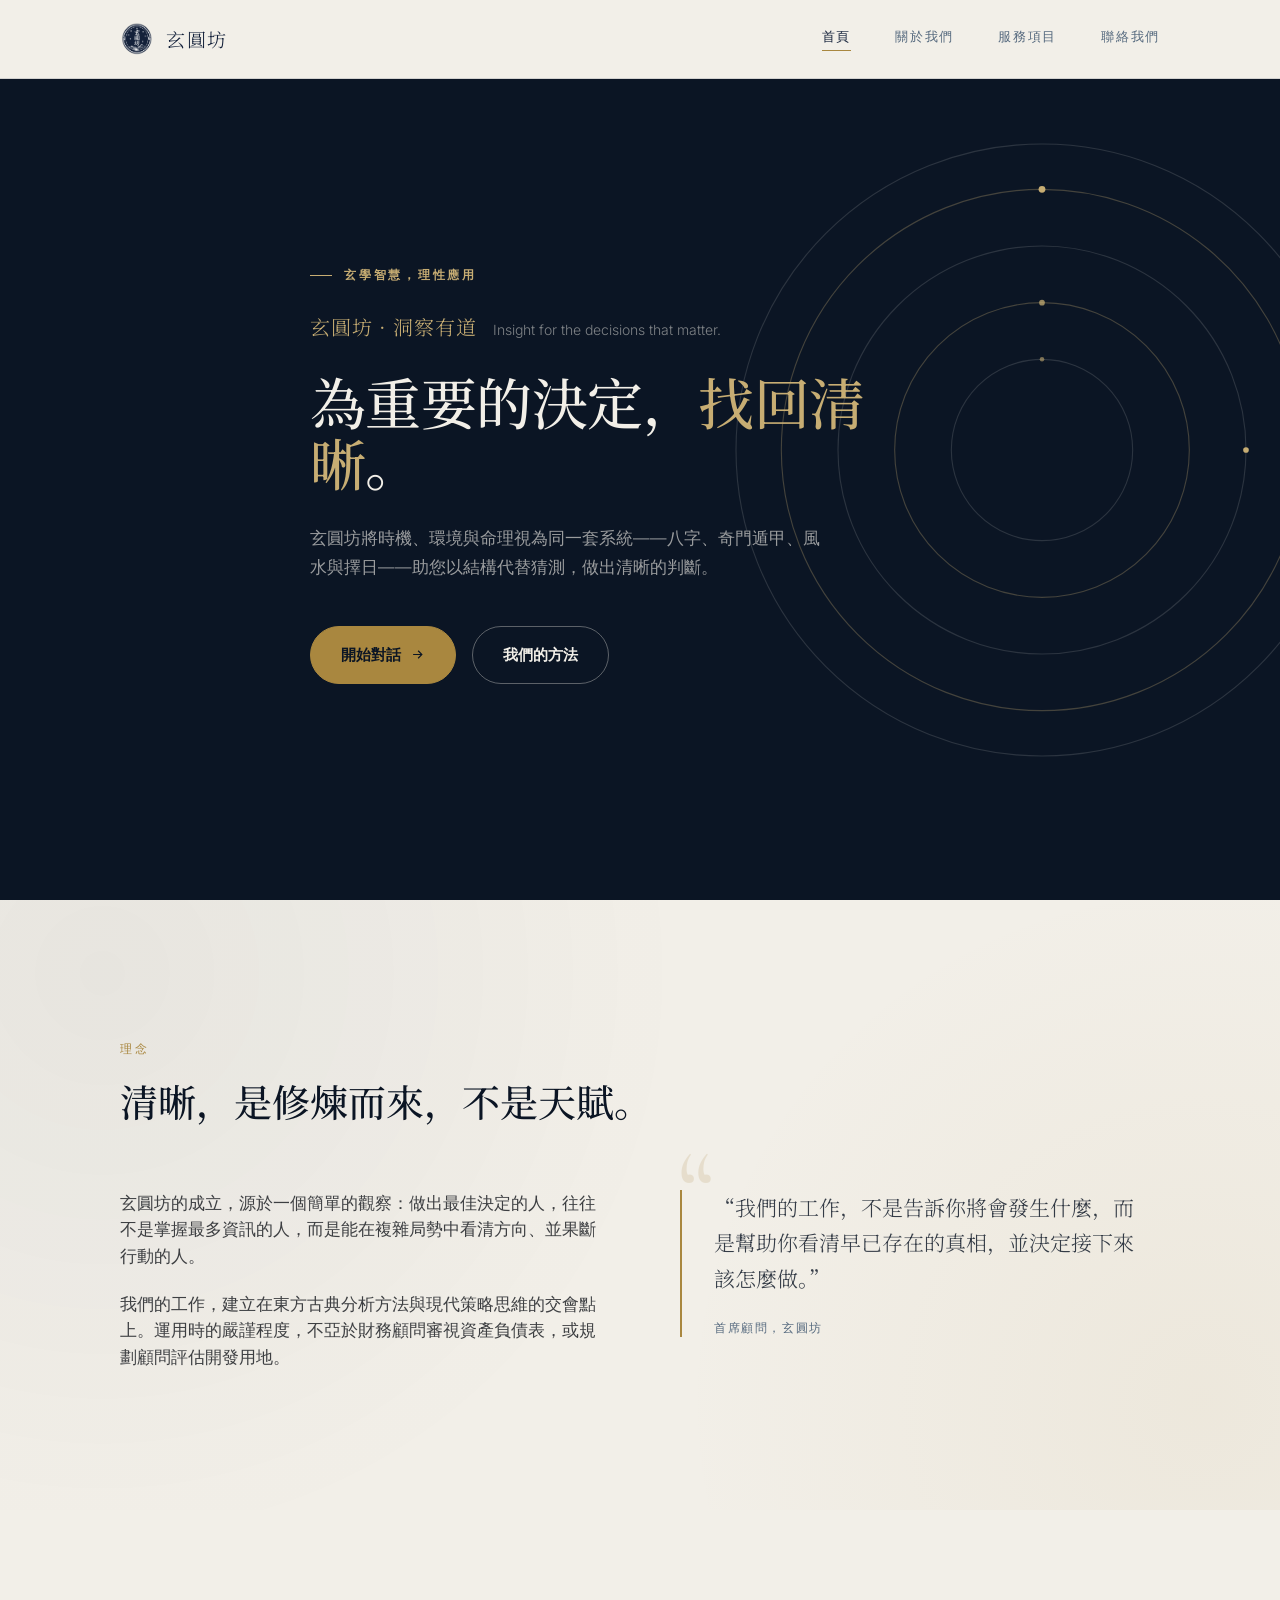
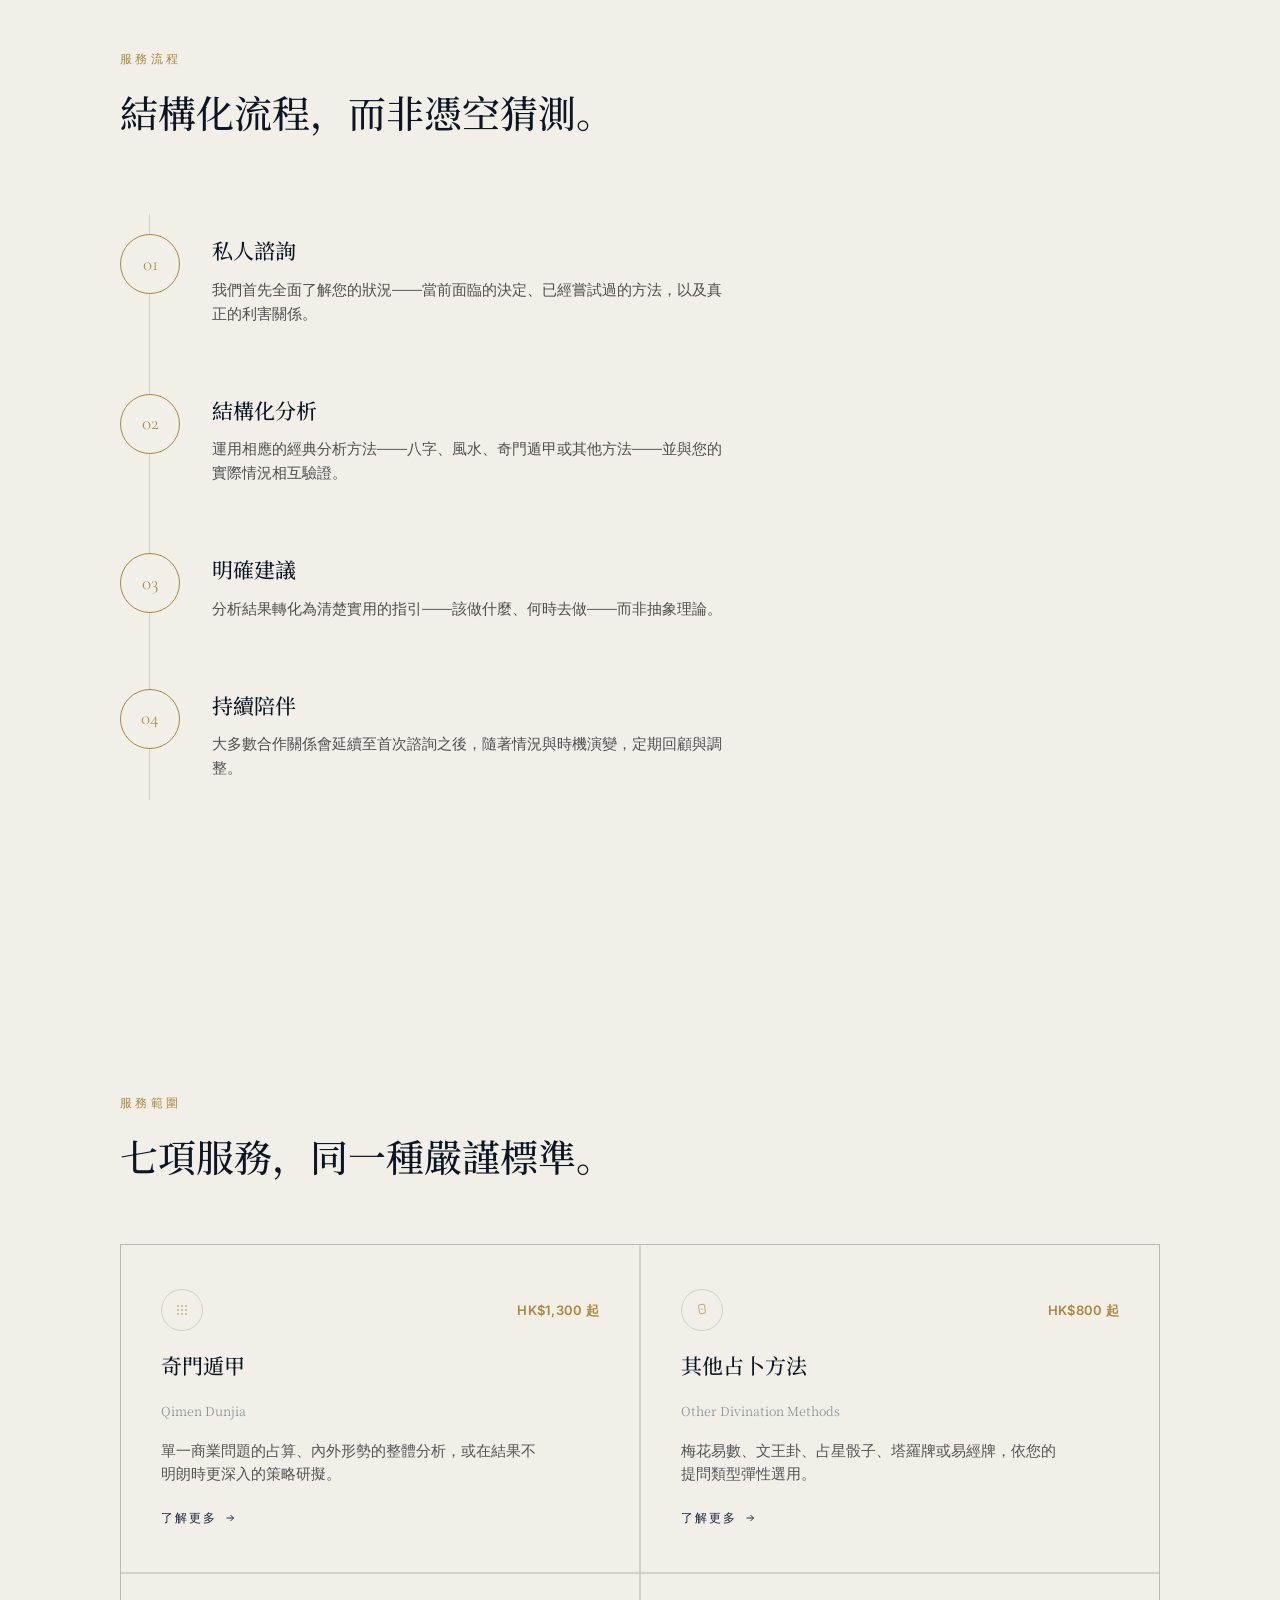
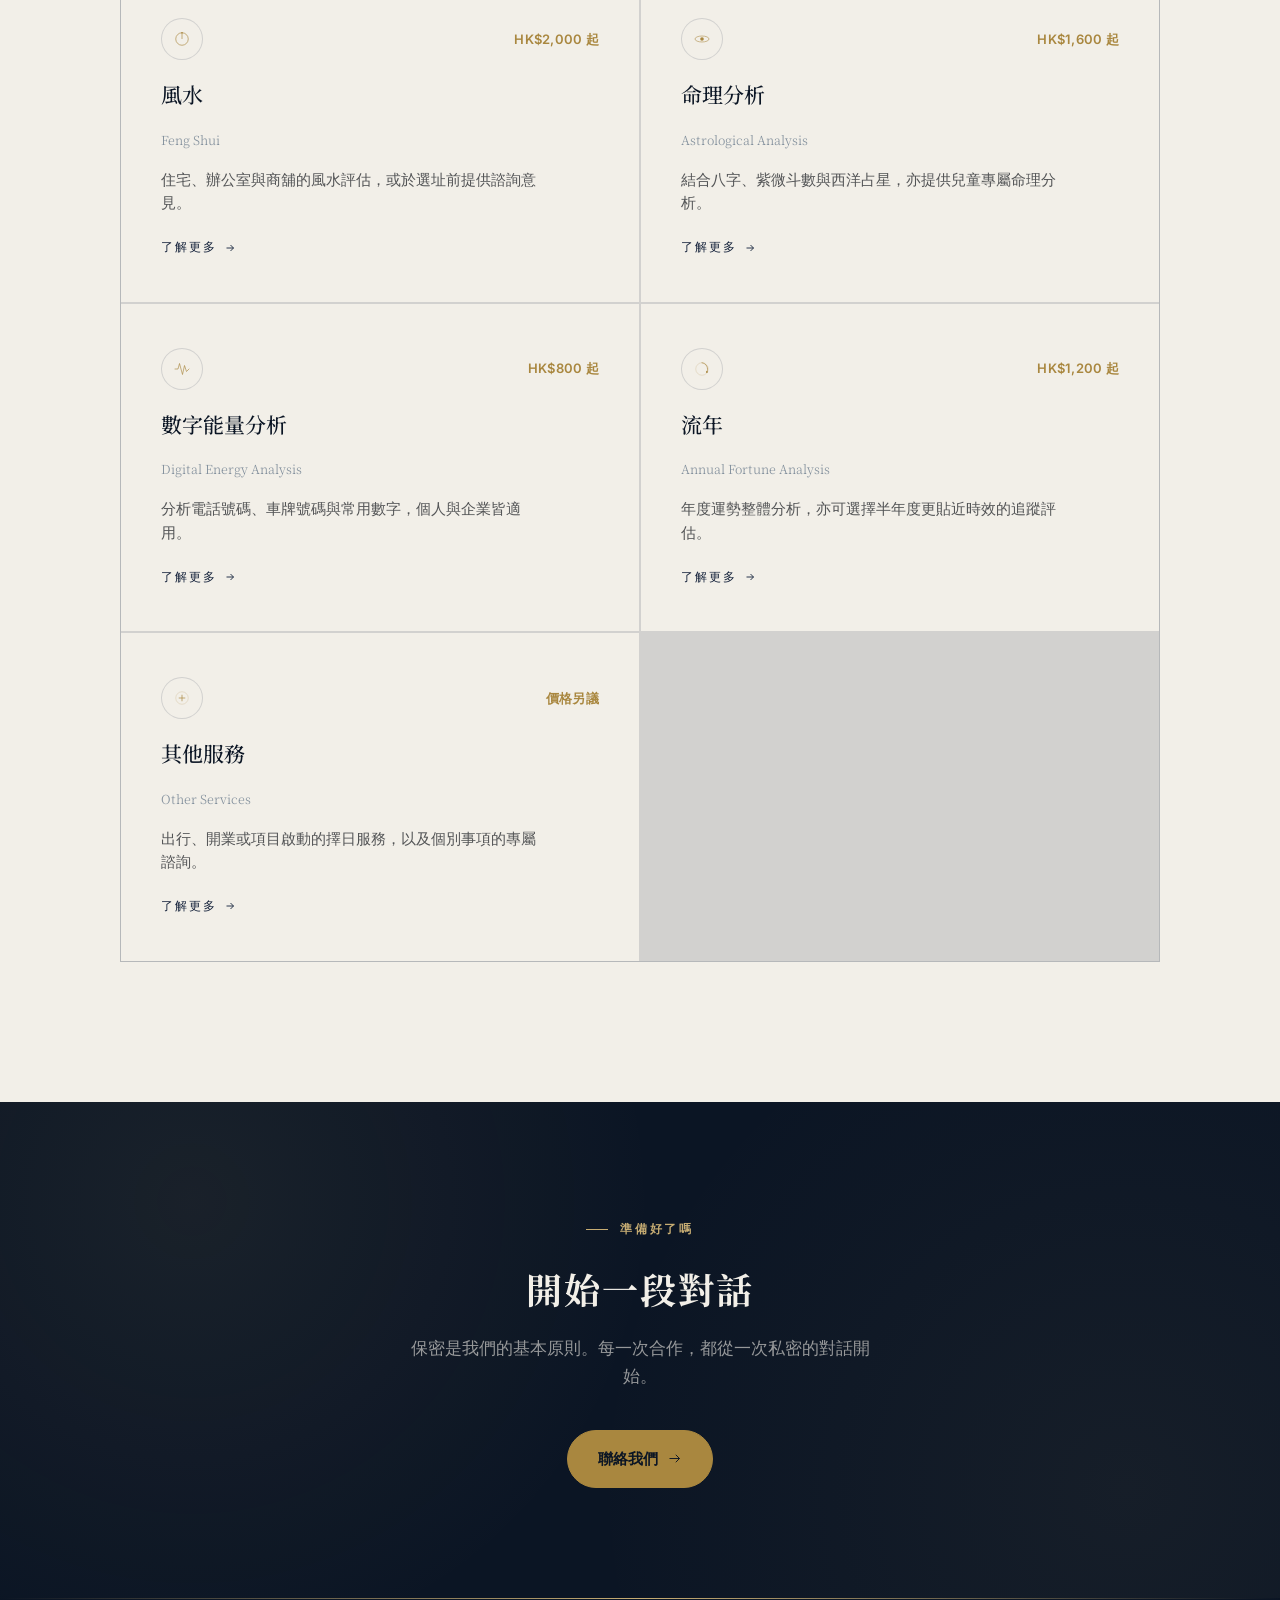
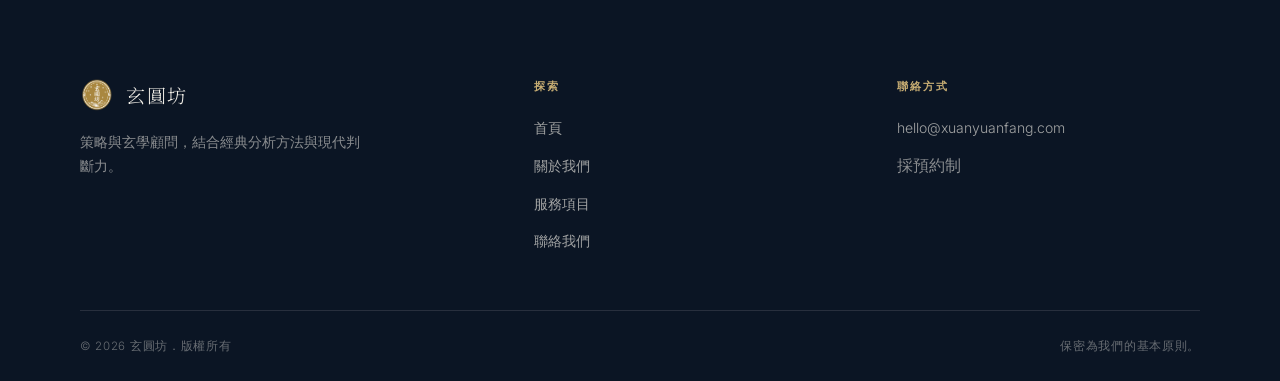
==== commit d2c1db3a: "Add files via upload" ====
--- a/index.html
+++ b/index.html
@@ -1,9 +1,9 @@
 <!DOCTYPE html>
-<html lang="en">
+<html lang="zh-Hant">
 <head>
 <meta charset="UTF-8">
 <meta name="viewport" content="width=device-width, initial-scale=1.0">
-<title>玄圓坊 — Insight for the decisions that matter.</title>
+<title>玄圓坊 — 洞察有道</title>
 <link rel="icon" href="images/logo.png">
 <link rel="preconnect" href="https://fonts.googleapis.com">
 <link rel="preconnect" href="https://fonts.gstatic.com" crossorigin>
@@ -19,10 +19,10 @@
       玄圓坊
     </a>
     <div class="nav-links" id="navLinks">
-      <a href="index.html" class="active">Home</a>
-      <a href="about.html">About Us</a>
-      <a href="services.html">Services</a>
-      <a href="contact.html">Contact</a>
+      <a href="index.html" class="active">首頁</a>
+      <a href="about.html">關於我們</a>
+      <a href="services.html">服務項目</a>
+      <a href="contact.html">聯絡我們</a>
     </div>
     <button class="nav-toggle" id="navToggle" aria-label="Toggle menu">
       <span></span><span></span><span></span>
@@ -33,26 +33,42 @@
 <section class="hero">
   <div class="hero-decor" aria-hidden="true">
     <svg viewBox="0 0 600 600" fill="none">
-      <circle cx="300" cy="300" r="270" stroke="rgba(242,239,232,0.14)" stroke-width="1"/>
-      <circle class="arc-draw" cx="300" cy="300" r="195" stroke="var(--gold-soft)" stroke-width="1" opacity="0.4"/>
-      <circle cx="105" cy="300" r="4" fill="var(--gold-soft)"/>
-      <circle class="arc-draw delay1" cx="620" cy="80" r="480" stroke="rgba(242,239,232,0.08)" stroke-width="1"/>
+      <circle class="orbit-ring" cx="300" cy="300" r="270"/>
+      <circle class="orbit-ring gold arc-draw" cx="300" cy="300" r="230"/>
+      <circle class="orbit-ring" cx="300" cy="300" r="180"/>
+      <circle class="orbit-ring gold arc-draw delay1" cx="300" cy="300" r="130"/>
+      <circle class="orbit-ring" cx="300" cy="300" r="80"/>
+      <g class="orbit-spin-slow" style="transform-origin:300px 300px;">
+        <circle class="orbit-dot" cx="570" cy="300" r="3.5"/>
+      </g>
+      <g class="orbit-spin-mid" style="transform-origin:300px 300px;">
+        <circle class="orbit-dot" cx="300" cy="70" r="3"/>
+      </g>
+      <g class="orbit-spin-fast" style="transform-origin:300px 300px;">
+        <circle class="orbit-dot" cx="480" cy="300" r="2.5"/>
+      </g>
+      <g class="orbit-spin-mid" style="transform-origin:300px 300px;">
+        <circle class="orbit-dot" cx="300" cy="170" r="2.5" opacity="0.75"/>
+      </g>
+      <g class="orbit-spin-slow" style="transform-origin:300px 300px;">
+        <circle class="orbit-dot" cx="300" cy="220" r="2" opacity="0.6"/>
+      </g>
     </svg>
   </div>
   <div class="wrap">
     <div class="hero-inner">
-      <div class="hero-eyebrow">Chinese Metaphysics, Applied</div>
+      <div class="hero-eyebrow">玄學智慧，理性應用</div>
       <div class="hero-couplet">
         <span class="couplet-cn">玄圓坊 &middot; 洞察有道</span>
         <span class="couplet-en">Insight for the decisions that matter.</span>
       </div>
-      <h1 class="hero-headline">Clarity for the decisions that <em>actually</em> matter.</h1>
-      <p class="hero-lede">玄圓坊 treats timing, environment, and personal charts as one connected system — BaZi, Qi Men Dun Jia, Feng Shui, and date selection — so you can act with structure, not guesswork.</p>
+      <h1 class="hero-headline">為重要的決定，<em style="font-style:normal;">找回清晰</em>。</h1>
+      <p class="hero-lede">玄圓坊將時機、環境與命理視為同一套系統——八字、奇門遁甲、風水與擇日——助您以結構代替猜測，做出清晰的判斷。</p>
       <div class="hero-cta">
-        <a class="btn" href="contact.html">Begin a Conversation
-          <svg viewBox="0 0 24 24" fill="none" stroke="currentColor" stroke-width="1.8"><path d="M5 12h14M13 6l6 6-6 6"/></svg>
-        </a>
-        <a class="btn on-dark" href="about.html">Our Approach</a>
+        <a class="btn" href="contact.html">開始對話
+          <svg viewBox="0 0 24 24" fill="none" stroke="currentColor" stroke-width="1.8"><path d="M5 12h14M13 6l6 6-6 6"/></svg>
+        </a>
+        <a class="btn on-dark" href="about.html">我們的方法</a>
       </div>
     </div>
   </div>
@@ -61,17 +77,17 @@
 <section id="philosophy" class="philosophy">
   <div class="wrap">
     <div class="section-head reveal">
-      <div class="section-eyebrow">Philosophy</div>
-      <h2 class="section-title">Clarity is a discipline, not a gift.</h2>
+      <div class="section-eyebrow">理念</div>
+      <h2 class="section-title">清晰，是修煉而來，不是天賦。</h2>
     </div>
     <div class="philosophy-grid">
       <div class="reveal">
-        <p>玄圓坊 was founded on a simple observation: the people who make the best decisions are rarely the ones with the most information. They are the ones who can see clearly through complexity, and act with conviction once they do.</p>
-        <p>We work at the intersection of classical Eastern analytical frameworks and modern strategic thinking, applied with the same rigour a business advisor brings to a balance sheet or a planning consultant brings to a development site.</p>
+        <p>玄圓坊的成立，源於一個簡單的觀察：做出最佳決定的人，往往不是掌握最多資訊的人，而是能在複雜局勢中看清方向、並果斷行動的人。</p>
+        <p>我們的工作，建立在東方古典分析方法與現代策略思維的交會點上。運用時的嚴謹程度，不亞於財務顧問審視資產負債表，或規劃顧問評估開發用地。</p>
       </div>
       <div class="reveal quote-block">
-        <p>&ldquo;Our work is not to tell you what will happen. It is to help you see what is already true, and decide what to do about it.&rdquo;</p>
-        <div class="quote-attr">Principal Consultant, 玄圓坊</div>
+        <p>&ldquo;我們的工作，不是告訴你將會發生什麼，而是幫助你看清早已存在的真相，並決定接下來該怎麼做。&rdquo;</p>
+        <div class="quote-attr">首席顧問，玄圓坊</div>
       </div>
     </div>
   </div>
@@ -80,36 +96,36 @@
 <section class="process">
   <div class="wrap">
     <div class="section-head reveal">
-      <div class="section-eyebrow">How We Work</div>
-      <h2 class="section-title">Structure, not guesswork.</h2>
+      <div class="section-eyebrow">服務流程</div>
+      <h2 class="section-title">結構化流程，而非憑空猜測。</h2>
     </div>
     <div class="process-list reveal">
       <div class="process-step">
         <div class="process-num">01</div>
         <div class="process-copy">
-          <h3>Private consultation</h3>
-          <p>We start by understanding your situation in full — the decision at hand, what's already been tried, and what's really at stake.</p>
+          <h3>私人諮詢</h3>
+          <p>我們首先全面了解您的狀況——當前面臨的決定、已經嘗試過的方法，以及真正的利害關係。</p>
         </div>
       </div>
       <div class="process-step">
         <div class="process-num">02</div>
         <div class="process-copy">
-          <h3>Structured analysis</h3>
-          <p>The relevant classical framework is applied — BaZi, Feng Shui, Qimen Dunjia, or another method — cross-checked against your real-world context.</p>
+          <h3>結構化分析</h3>
+          <p>運用相應的經典分析方法——八字、風水、奇門遁甲或其他方法——並與您的實際情況相互驗證。</p>
         </div>
       </div>
       <div class="process-step">
         <div class="process-num">03</div>
         <div class="process-copy">
-          <h3>A clear recommendation</h3>
-          <p>Findings are translated into plain, practical guidance — what to do, and when — not abstract theory.</p>
+          <h3>明確建議</h3>
+          <p>分析結果轉化為清楚實用的指引——該做什麼、何時去做——而非抽象理論。</p>
         </div>
       </div>
       <div class="process-step">
         <div class="process-num">04</div>
         <div class="process-copy">
-          <h3>Ongoing partnership</h3>
-          <p>Most engagements continue beyond the first session, with periodic reviews as circumstances and timing evolve.</p>
+          <h3>持續陪伴</h3>
+          <p>大多數合作關係會延續至首次諮詢之後，隨著情況與時機演變，定期回顧與調整。</p>
         </div>
       </div>
     </div>
@@ -119,8 +135,8 @@
 <section id="services">
   <div class="wrap">
     <div class="section-head reveal">
-      <div class="section-eyebrow">Scope of Services</div>
-      <h2 class="section-title">Seven methods, one standard of rigour.</h2>
+      <div class="section-eyebrow">服務範圍</div>
+      <h2 class="section-title">七項服務，同一種嚴謹標準。</h2>
     </div>
     <div class="service-cards reveal">
 
@@ -133,12 +149,12 @@
               <circle cx="12" cy="28" r="1.6"/><circle cx="20" cy="28" r="1.6"/><circle cx="28" cy="28" r="1.6"/>
             </g></svg>
           </div>
-          <div class="price-tag">HK$1,300+</div>
-        </div>
-        <h3>Qimen Dunjia</h3>
-        <div class="cn-label">奇門遁甲</div>
-        <p>A single business question, a full situational analysis, or a deeper strategy when the outcome is uncertain.</p>
-        <a class="learn-more" href="services.html#qimen-dunjia">Learn more
+          <div class="price-tag">HK$1,300 起</div>
+        </div>
+        <h3>奇門遁甲</h3>
+        <div class="cn-label">Qimen Dunjia</div>
+        <p>單一商業問題的占算、內外形勢的整體分析，或在結果不明朗時更深入的策略研擬。</p>
+        <a class="learn-more" href="services.html#qimen-dunjia">了解更多
           <svg viewBox="0 0 24 24" fill="none" stroke="currentColor" stroke-width="1.8"><path d="M5 12h14M13 6l6 6-6 6"/></svg>
         </a>
       </div>
@@ -150,12 +166,12 @@
               <rect x="14" y="9" width="12" height="18" rx="2.2" transform="rotate(-10 20 18)"/>
             </g><circle cx="20" cy="18" r="1.4" fill="var(--gold)"/></svg>
           </div>
-          <div class="price-tag">HK$800+</div>
-        </div>
-        <h3>Other Divination Methods</h3>
-        <div class="cn-label">其他占卜方法</div>
-        <p>Mei Hua Yi Shu, Wen Wang Gua, astrological dice, Tarot, or I Ching cards, matched to your enquiry.</p>
-        <a class="learn-more" href="services.html#other-divination">Learn more
+          <div class="price-tag">HK$800 起</div>
+        </div>
+        <h3>其他占卜方法</h3>
+        <div class="cn-label">Other Divination Methods</div>
+        <p>梅花易數、文王卦、占星骰子、塔羅牌或易經牌，依您的提問類型彈性選用。</p>
+        <a class="learn-more" href="services.html#other-divination">了解更多
           <svg viewBox="0 0 24 24" fill="none" stroke="currentColor" stroke-width="1.8"><path d="M5 12h14M13 6l6 6-6 6"/></svg>
         </a>
       </div>
@@ -167,12 +183,12 @@
               <line x1="20" y1="20" x2="20" y2="7.5" stroke="var(--gold)" stroke-width="1.3"/>
               <circle cx="20" cy="7.5" r="1.6" fill="var(--gold)"/></svg>
           </div>
-          <div class="price-tag">HK$2,000+</div>
-        </div>
-        <h3>Feng Shui</h3>
-        <div class="cn-label">風水</div>
-        <p>Assessment of homes, offices, and retail spaces, or consultation on selecting a new site.</p>
-        <a class="learn-more" href="services.html#feng-shui">Learn more
+          <div class="price-tag">HK$2,000 起</div>
+        </div>
+        <h3>風水</h3>
+        <div class="cn-label">Feng Shui</div>
+        <p>住宅、辦公室與商舖的風水評估，或於選址前提供諮詢意見。</p>
+        <a class="learn-more" href="services.html#feng-shui">了解更多
           <svg viewBox="0 0 24 24" fill="none" stroke="currentColor" stroke-width="1.8"><path d="M5 12h14M13 6l6 6-6 6"/></svg>
         </a>
       </div>
@@ -183,12 +199,12 @@
             <svg viewBox="0 0 40 40"><ellipse cx="20" cy="20" rx="14" ry="6" fill="none" stroke="var(--gold)" stroke-width="1.1"/>
               <circle cx="20" cy="20" r="3.6" fill="var(--gold)"/></svg>
           </div>
-          <div class="price-tag">HK$1,600+</div>
-        </div>
-        <h3>Astrological Analysis</h3>
-        <div class="cn-label">命理分析</div>
-        <p>BaZi, Zi Wei Dou Shu, and Western astrology, including dedicated analysis for children.</p>
-        <a class="learn-more" href="services.html#astrological-analysis">Learn more
+          <div class="price-tag">HK$1,600 起</div>
+        </div>
+        <h3>命理分析</h3>
+        <div class="cn-label">Astrological Analysis</div>
+        <p>結合八字、紫微斗數與西洋占星，亦提供兒童專屬命理分析。</p>
+        <a class="learn-more" href="services.html#astrological-analysis">了解更多
           <svg viewBox="0 0 24 24" fill="none" stroke="currentColor" stroke-width="1.8"><path d="M5 12h14M13 6l6 6-6 6"/></svg>
         </a>
       </div>
@@ -198,12 +214,12 @@
           <div class="icon-circle">
             <svg viewBox="0 0 40 40"><polyline points="6,20 12,20 15,9 21,31 25,13 29,25 34,20" fill="none" stroke="var(--gold)" stroke-width="1.3" stroke-linecap="round" stroke-linejoin="round"/></svg>
           </div>
-          <div class="price-tag">HK$800+</div>
-        </div>
-        <h3>Digital Energy Analysis</h3>
-        <div class="cn-label">數字能量分析</div>
-        <p>Phone numbers, license plates, and frequently used digits, for individuals or companies.</p>
-        <a class="learn-more" href="services.html#digital-energy">Learn more
+          <div class="price-tag">HK$800 起</div>
+        </div>
+        <h3>數字能量分析</h3>
+        <div class="cn-label">Digital Energy Analysis</div>
+        <p>分析電話號碼、車牌號碼與常用數字，個人與企業皆適用。</p>
+        <a class="learn-more" href="services.html#digital-energy">了解更多
           <svg viewBox="0 0 24 24" fill="none" stroke="currentColor" stroke-width="1.8"><path d="M5 12h14M13 6l6 6-6 6"/></svg>
         </a>
       </div>
@@ -215,12 +231,12 @@
               <path d="M20 7.5 A12.5 12.5 0 0 1 29.8 26" fill="none" stroke="var(--gold)" stroke-width="1.4" stroke-linecap="round"/>
               <circle cx="29.8" cy="26" r="1.8" fill="var(--gold)"/></svg>
           </div>
-          <div class="price-tag">HK$1,200+</div>
-        </div>
-        <h3>Annual Fortune Analysis</h3>
-        <div class="cn-label">流年</div>
-        <p>A yearly outlook across key areas of life, with optional semi-annual review for closer tracking.</p>
-        <a class="learn-more" href="services.html#annual-fortune">Learn more
+          <div class="price-tag">HK$1,200 起</div>
+        </div>
+        <h3>流年</h3>
+        <div class="cn-label">Annual Fortune Analysis</div>
+        <p>年度運勢整體分析，亦可選擇半年度更貼近時效的追蹤評估。</p>
+        <a class="learn-more" href="services.html#annual-fortune">了解更多
           <svg viewBox="0 0 24 24" fill="none" stroke="currentColor" stroke-width="1.8"><path d="M5 12h14M13 6l6 6-6 6"/></svg>
         </a>
       </div>
@@ -232,12 +248,12 @@
               <line x1="20" y1="13.5" x2="20" y2="26.5" stroke="var(--gold)" stroke-width="1.4"/>
               <line x1="13.5" y1="20" x2="26.5" y2="20" stroke="var(--gold)" stroke-width="1.4"/></svg>
           </div>
-          <div class="price-tag">On request</div>
-        </div>
-        <h3>Other Services</h3>
-        <div class="cn-label">其他服務</div>
-        <p>Auspicious date selection for travel, openings, or launches, and tailored consultancy.</p>
-        <a class="learn-more" href="services.html#other-services">Learn more
+          <div class="price-tag">價格另議</div>
+        </div>
+        <h3>其他服務</h3>
+        <div class="cn-label">Other Services</div>
+        <p>出行、開業或項目啟動的擇日服務，以及個別事項的專屬諮詢。</p>
+        <a class="learn-more" href="services.html#other-services">了解更多
           <svg viewBox="0 0 24 24" fill="none" stroke="currentColor" stroke-width="1.8"><path d="M5 12h14M13 6l6 6-6 6"/></svg>
         </a>
       </div>
@@ -248,11 +264,11 @@
 
 <section class="cta-banner">
   <div class="wrap" style="text-align:center;">
-    <div class="cta-eyebrow reveal in-view">Ready when you are</div>
+    <div class="cta-eyebrow reveal in-view">準備好了嗎</div>
     <h2 class="cta-title reveal in-view">開始一段對話</h2>
-    <p class="cta-sub reveal in-view">Discretion is standard practice. Every engagement begins with a private conversation.</p>
+    <p class="cta-sub reveal in-view">保密是我們的基本原則。每一次合作，都從一次私密的對話開始。</p>
     <div class="cta-buttons reveal in-view">
-      <a class="btn" href="contact.html">Get in touch
+      <a class="btn" href="contact.html">聯絡我們
         <svg viewBox="0 0 24 24" fill="none" stroke="currentColor" stroke-width="1.5"><path d="M4 12h16M14 6l6 6-6 6"/></svg>
       </a>
     </div>
@@ -266,28 +282,28 @@
         <img src="images/logo-gold.png" alt="玄圓坊">
         玄圓坊
       </div>
-      <p>Strategic and metaphysical advisory, built on classical frameworks and modern judgement.</p>
+      <p>策略與玄學顧問，結合經典分析方法與現代判斷力。</p>
     </div>
     <div class="footer-col">
-      <h4>Explore</h4>
+      <h4>探索</h4>
       <ul>
-        <li><a href="index.html">Home</a></li>
-        <li><a href="about.html">About Us</a></li>
-        <li><a href="services.html">Services</a></li>
-        <li><a href="contact.html">Contact</a></li>
+        <li><a href="index.html">首頁</a></li>
+        <li><a href="about.html">關於我們</a></li>
+        <li><a href="services.html">服務項目</a></li>
+        <li><a href="contact.html">聯絡我們</a></li>
       </ul>
     </div>
     <div class="footer-col">
-      <h4>Contact</h4>
+      <h4>聯絡方式</h4>
       <ul>
         <li><a href="mailto:hello@xuanyuanfang.com">hello@xuanyuanfang.com</a></li>
-        <li>By appointment only</li>
+        <li>採預約制</li>
       </ul>
     </div>
   </div>
   <div class="wrap footer-bottom">
-    <div>&copy; 2026 玄圓坊. All rights reserved.</div>
-    <div>Discretion is standard practice.</div>
+    <div>&copy; 2026 玄圓坊．版權所有</div>
+    <div>保密為我們的基本原則。</div>
   </div>
 </footer>
 
--- a/style.css
+++ b/style.css
@@ -99,9 +99,11 @@
 .page-hero{
   padding:180px 0 100px;
   text-align:left;
-  background:var(--navy-deep);
   position:relative;
   overflow:hidden;
+  background:
+    linear-gradient(100deg, rgba(11,21,36,0.94) 0%, rgba(11,21,36,0.82) 45%, rgba(11,21,36,0.55) 100%),
+    var(--navy-deep) url('images/hero-bg.jpg') center 38% / cover no-repeat;
 }
 .page-hero-decor{
   position:absolute; top:50%; right:-14%; transform:translateY(-50%);
@@ -114,12 +116,12 @@
 }
 .eyebrow::before{ content:''; width:22px; height:1px; background:var(--gold-soft); }
 .page-hero h1{
-  font-family:var(--serif-en); font-weight:500;
-  font-size:clamp(36px, 5.2vw, 58px); color:var(--paper); max-width:760px; line-height:1.12;
+  font-family:var(--serif-cn); font-weight:500;
+  font-size:clamp(32px, 5vw, 52px); color:var(--paper); max-width:760px; line-height:1.12;
   position:relative; z-index:2;
 }
 .page-hero .cn-sub{
-  font-family:var(--serif-cn); font-size:18px; letter-spacing:0.1em;
+  font-family:var(--serif-en); font-style:italic; font-size:17px; letter-spacing:0.02em;
   color:var(--gold-soft); margin-top:24px; position:relative; z-index:2;
 }
 .page-hero p.lede{
@@ -147,17 +149,26 @@
 /* ---------- HOME HERO (dark, left-aligned) ---------- */
 .hero{
   min-height:100vh; display:flex; align-items:center; position:relative;
-  background:var(--navy-deep); overflow:hidden; padding:150px 0 100px;
+  overflow:hidden; padding:150px 0 100px;
+  background:
+    linear-gradient(100deg, rgba(11,21,36,0.94) 0%, rgba(11,21,36,0.82) 45%, rgba(11,21,36,0.5) 100%),
+    var(--navy-deep) url('images/hero-bg.jpg') center 38% / cover no-repeat;
 }
 .hero-decor{
   position:absolute; top:50%; right:-8%; transform:translateY(-50%);
   width:min(680px, 60vw); height:min(680px, 60vw); pointer-events:none; z-index:1;
 }
+.orbit-ring{ fill:none; stroke:rgba(242,239,232,0.14); stroke-width:1; }
+.orbit-ring.gold{ stroke:var(--gold-soft); opacity:0.3; }
+.orbit-dot{ fill:var(--gold-soft); }
 @media (prefers-reduced-motion: no-preference){
-  .hero-decor{ animation:slowspin 140s linear infinite; }
-  @keyframes slowspin{ to{ transform:translateY(-50%) rotate(360deg); } }
-  .arc-draw{ stroke-dasharray:1000; stroke-dashoffset:1000; animation:draw 2.4s cubic-bezier(.4,0,.2,1) forwards; }
+  .orbit-spin-slow{ animation:spin 200s linear infinite; }
+  .orbit-spin-mid{ animation:spin 120s linear infinite reverse; }
+  .orbit-spin-fast{ animation:spin 70s linear infinite; }
+  @keyframes spin{ to{ transform:rotate(360deg); } }
+  .arc-draw{ stroke-dasharray:1400; stroke-dashoffset:1400; animation:draw 2.6s cubic-bezier(.4,0,.2,1) forwards; }
   .arc-draw.delay1{ animation-delay:.3s; }
+  .arc-draw.delay2{ animation-delay:.55s; }
   @keyframes draw{ to{ stroke-dashoffset:0; } }
 }
 
@@ -180,7 +191,7 @@
 .couplet-en{ font-family:var(--sans); font-size:14px; color:rgba(242,239,232,0.5); font-weight:300; }
 
 .hero-headline{
-  font-family:var(--serif-en); font-weight:500; font-size:clamp(38px, 5.4vw, 62px);
+  font-family:var(--serif-cn); font-weight:500; font-size:clamp(34px, 5vw, 56px);
   line-height:1.1; color:var(--paper); margin-bottom:30px; letter-spacing:-0.01em;
   opacity:0; animation:fadeUp 1.05s ease forwards .55s;
 }
@@ -215,7 +226,7 @@
 section{ padding:140px 0; position:relative; }
 .section-head{ margin-bottom:64px; }
 .section-eyebrow{ font-size:11.5px; letter-spacing:0.3em; text-transform:uppercase; color:var(--gold); margin-bottom:18px; }
-.section-title{ font-family:var(--serif-en); font-weight:500; font-size:clamp(30px, 3.6vw, 44px); color:var(--navy-deep); max-width:640px; line-height:1.15; }
+.section-title{ font-family:var(--serif-cn); font-weight:500; font-size:clamp(26px, 3.4vw, 38px); color:var(--navy-deep); max-width:640px; line-height:1.3; }
 
 .reveal{ opacity:0; transform:translateY(28px); transition:opacity .9s ease, transform .9s ease; }
 .reveal.in-view{ opacity:1; transform:translateY(0); }
@@ -237,7 +248,7 @@
   font-family:var(--serif-en); font-size:120px; color:var(--gold);
   opacity:0.16; line-height:1; pointer-events:none;
 }
-.quote-block p{ font-family:var(--serif-en); font-style:italic; font-size:25px; color:var(--navy-deep); line-height:1.5; max-width:420px; position:relative; z-index:1; }
+.quote-block p{ font-family:var(--serif-cn); font-style:normal; font-size:21px; color:var(--navy-deep); line-height:1.7; max-width:440px; position:relative; z-index:1; }
 .quote-attr{
   margin-top:20px; font-size:11.5px; letter-spacing:0.14em; text-transform:uppercase; color:var(--blue-grey);
 }
@@ -262,7 +273,7 @@
   background:var(--paper); position:relative; z-index:1; flex-shrink:0;
 }
 .process-copy h3{
-  font-family:var(--serif-en); font-size:23px; font-weight:500; color:var(--navy-deep); margin-bottom:10px;
+  font-family:var(--serif-cn); font-size:21px; font-weight:500; color:var(--navy-deep); margin-bottom:10px;
 }
 .process-copy p{ font-size:15px; color:var(--ink); opacity:0.75; max-width:520px; }
 
@@ -295,10 +306,10 @@
 .service-card .icon-circle svg{ width:20px; height:20px; }
 .service-card .card-top{ display:flex; align-items:center; justify-content:space-between; }
 .service-card .price-tag{
-  font-family:var(--serif-en); font-size:13px; color:var(--gold); letter-spacing:0.03em; white-space:nowrap;
+  font-family:var(--sans); font-weight:600; font-size:13px; color:var(--gold); letter-spacing:0.02em; white-space:nowrap;
 }
 .service-card .cn-label{ font-family:var(--serif-cn); font-size:12.5px; color:var(--blue-grey); opacity:0.7; }
-.service-card h3{ font-family:var(--serif-en); font-size:23px; font-weight:500; color:var(--navy-deep); }
+.service-card h3{ font-family:var(--serif-cn); font-size:21px; font-weight:500; color:var(--navy-deep); }
 .service-card p{ font-size:14.5px; color:var(--ink); opacity:0.72; max-width:380px; flex:1; }
 .service-card .learn-more{
   font-size:11.5px; letter-spacing:0.16em; text-transform:uppercase; color:var(--navy);
@@ -322,10 +333,10 @@
   border:1px solid var(--line); display:flex; align-items:center; justify-content:center; background:var(--paper-dim);
 }
 .service-detail .sd-mark svg{ width:26px; height:26px; }
-.service-detail .sd-name{ font-family:var(--serif-en); font-size:28px; font-weight:500; color:var(--navy-deep); line-height:1.2; }
+.service-detail .sd-name{ font-family:var(--serif-cn); font-size:25px; font-weight:500; color:var(--navy-deep); line-height:1.3; }
 .service-detail .sd-cn{ font-family:var(--serif-cn); font-size:15px; color:var(--blue-grey); margin-top:6px; }
 .service-detail .sd-price{
-  display:inline-block; margin-top:18px; font-family:var(--serif-en); font-size:15px; color:var(--gold);
+  display:inline-block; margin-top:18px; font-family:var(--sans); font-weight:600; font-size:15px; color:var(--gold);
   border-top:1px solid var(--line); padding-top:14px;
 }
 .service-detail .sd-price .fee-note{
@@ -360,10 +371,10 @@
 .founder-mark{ width:100%; aspect-ratio:1/1; border:1px solid var(--line); display:flex; align-items:center; justify-content:center; background:var(--paper-dim); }
 .founder-mark svg{ width:52%; height:52%; }
 .founder-copy .section-eyebrow{ margin-bottom:10px; }
-.founder-name{ font-family:var(--serif-en); font-size:28px; color:var(--navy-deep); margin-bottom:26px; font-weight:500; }
+.founder-name{ font-family:var(--serif-cn); font-size:25px; color:var(--navy-deep); margin-bottom:26px; font-weight:500; }
 .founder-copy p{ font-size:16px; color:var(--ink); opacity:0.82; margin-bottom:20px; max-width:560px; }
 .founder-copy p:last-child{ margin-bottom:0; }
-.founder-signoff{ margin-top:30px; font-family:var(--serif-en); font-style:italic; font-size:18px; color:var(--blue-grey); }
+.founder-signoff{ margin-top:30px; font-family:var(--serif-cn); font-style:normal; font-size:16px; color:var(--blue-grey); }
 
 @media (max-width:760px){
   .founder-grid{ grid-template-columns:1fr; }
@@ -376,13 +387,13 @@
 .values .section-title{ color:var(--paper); }
 .value-grid{ display:grid; grid-template-columns:repeat(3, 1fr); gap:56px; margin-top:20px; }
 .value-item .v-num{ font-family:var(--serif-en); font-size:14px; color:var(--gold-soft); margin-bottom:16px; }
-.value-item h3{ font-family:var(--serif-en); font-size:22px; font-weight:500; margin-bottom:14px; }
+.value-item h3{ font-family:var(--serif-cn); font-size:20px; font-weight:500; margin-bottom:14px; }
 .value-item p{ font-size:14.5px; color:rgba(242,239,232,0.68); }
 @media (max-width:820px){ .value-grid{ grid-template-columns:1fr; gap:40px; } }
 
 .timeline{ border-top:1px solid var(--line); margin-top:20px; }
 .timeline-row{ display:grid; grid-template-columns:140px 1fr; gap:40px; padding:32px 0; border-bottom:1px solid var(--line); }
-.timeline-row .t-year{ font-family:var(--serif-en); font-size:20px; color:var(--gold); }
+.timeline-row .t-year{ font-family:var(--serif-cn); font-size:18px; color:var(--gold); }
 .timeline-row .t-copy h4{ font-size:16px; color:var(--navy-deep); margin-bottom:8px; font-weight:500; }
 .timeline-row .t-copy p{ font-size:14.5px; color:var(--ink); opacity:0.75; max-width:520px; }
 @media (max-width:600px){ .timeline-row{ grid-template-columns:1fr; gap:8px; } }
@@ -392,7 +403,7 @@
 .contact-grid{ display:grid; grid-template-columns:1fr 1fr; gap:80px; }
 .contact .section-eyebrow{ color:var(--gold-soft); }
 .contact-title{ font-family:var(--serif-cn); font-size:clamp(26px, 3.4vw, 36px); letter-spacing:0.06em; margin-bottom:20px; color:var(--paper); }
-.contact-sub{ font-family:var(--serif-en); font-style:italic; font-size:19px; color:rgba(242,239,232,0.72); max-width:440px; margin-bottom:36px; }
+.contact-sub{ font-family:var(--serif-cn); font-style:normal; font-size:17px; color:rgba(242,239,232,0.72); max-width:440px; margin-bottom:36px; }
 .contact-details{ display:flex; flex-direction:column; gap:26px; margin-top:20px; }
 .contact-details .cd-item{ font-size:14px; color:rgba(242,239,232,0.7); }
 .contact-details .cd-label{ display:block; font-size:11px; letter-spacing:0.16em; text-transform:uppercase; color:var(--gold-soft); margin-bottom:6px; }
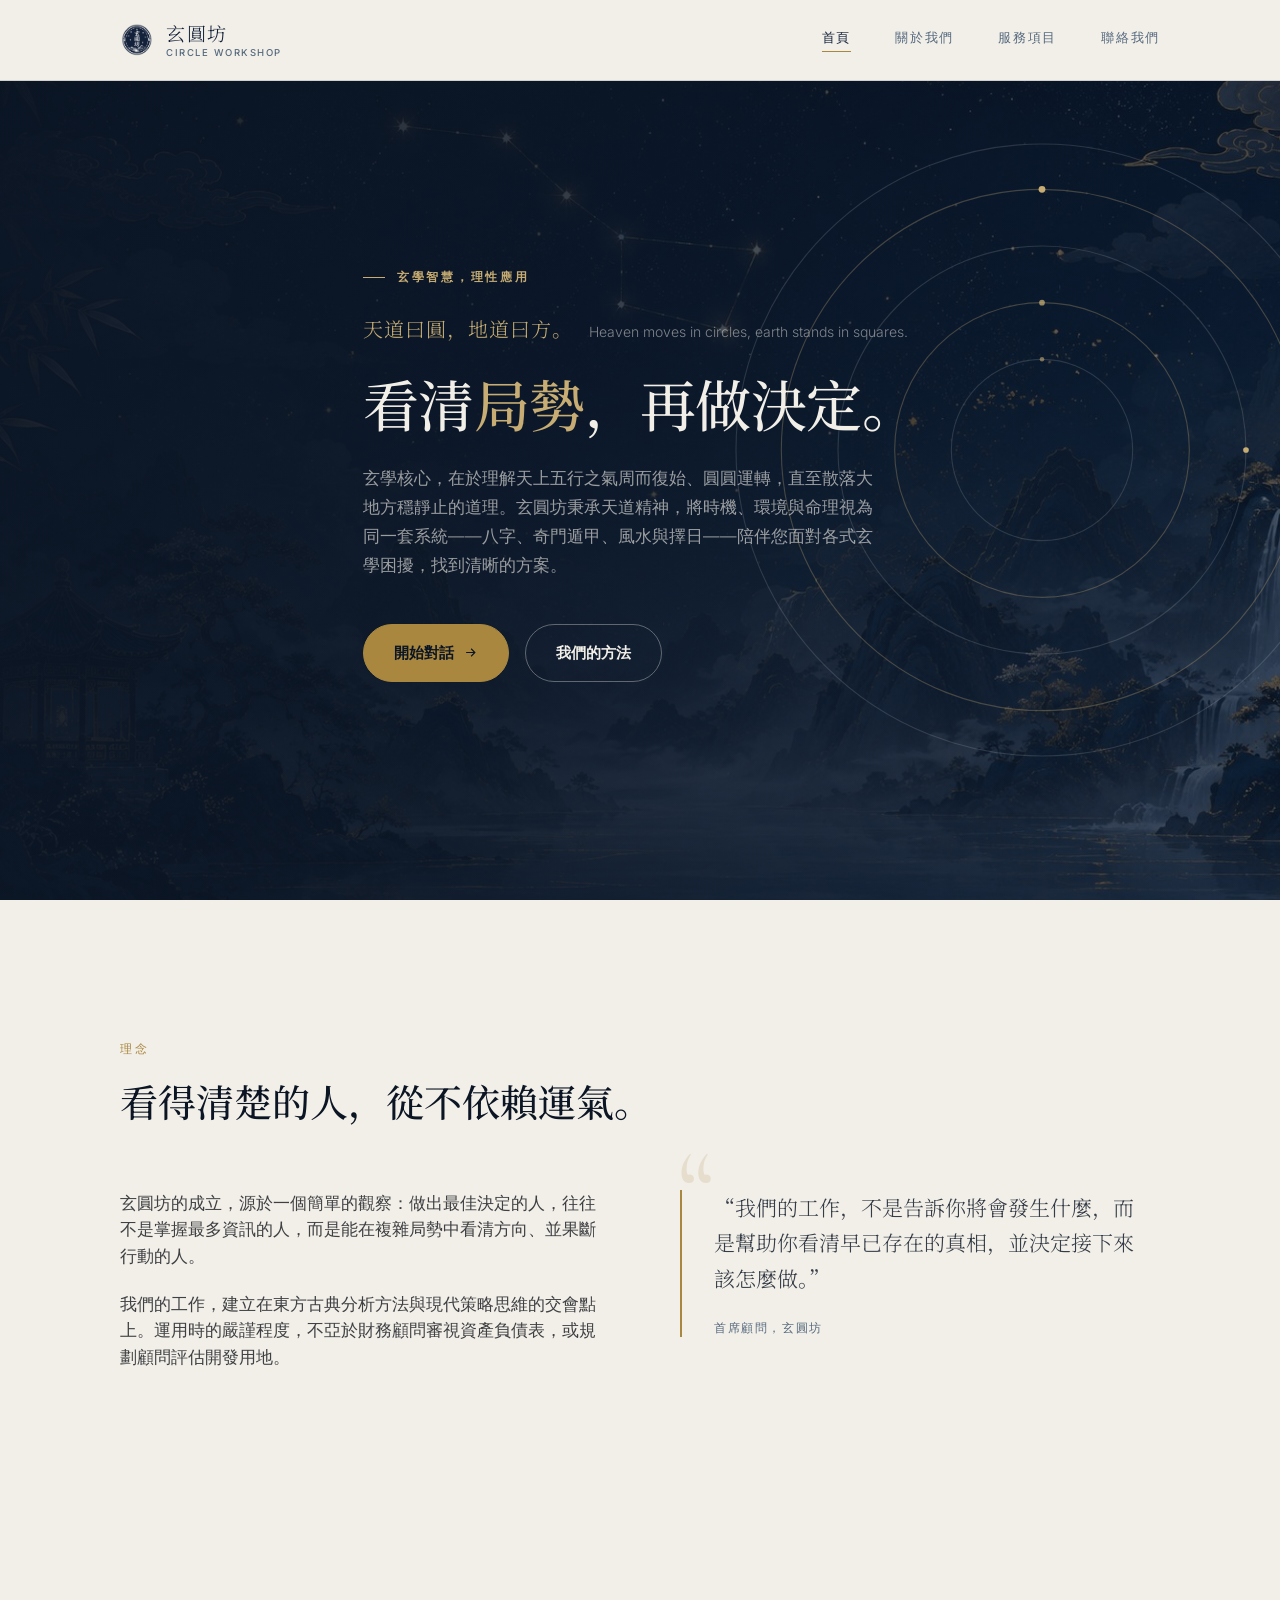
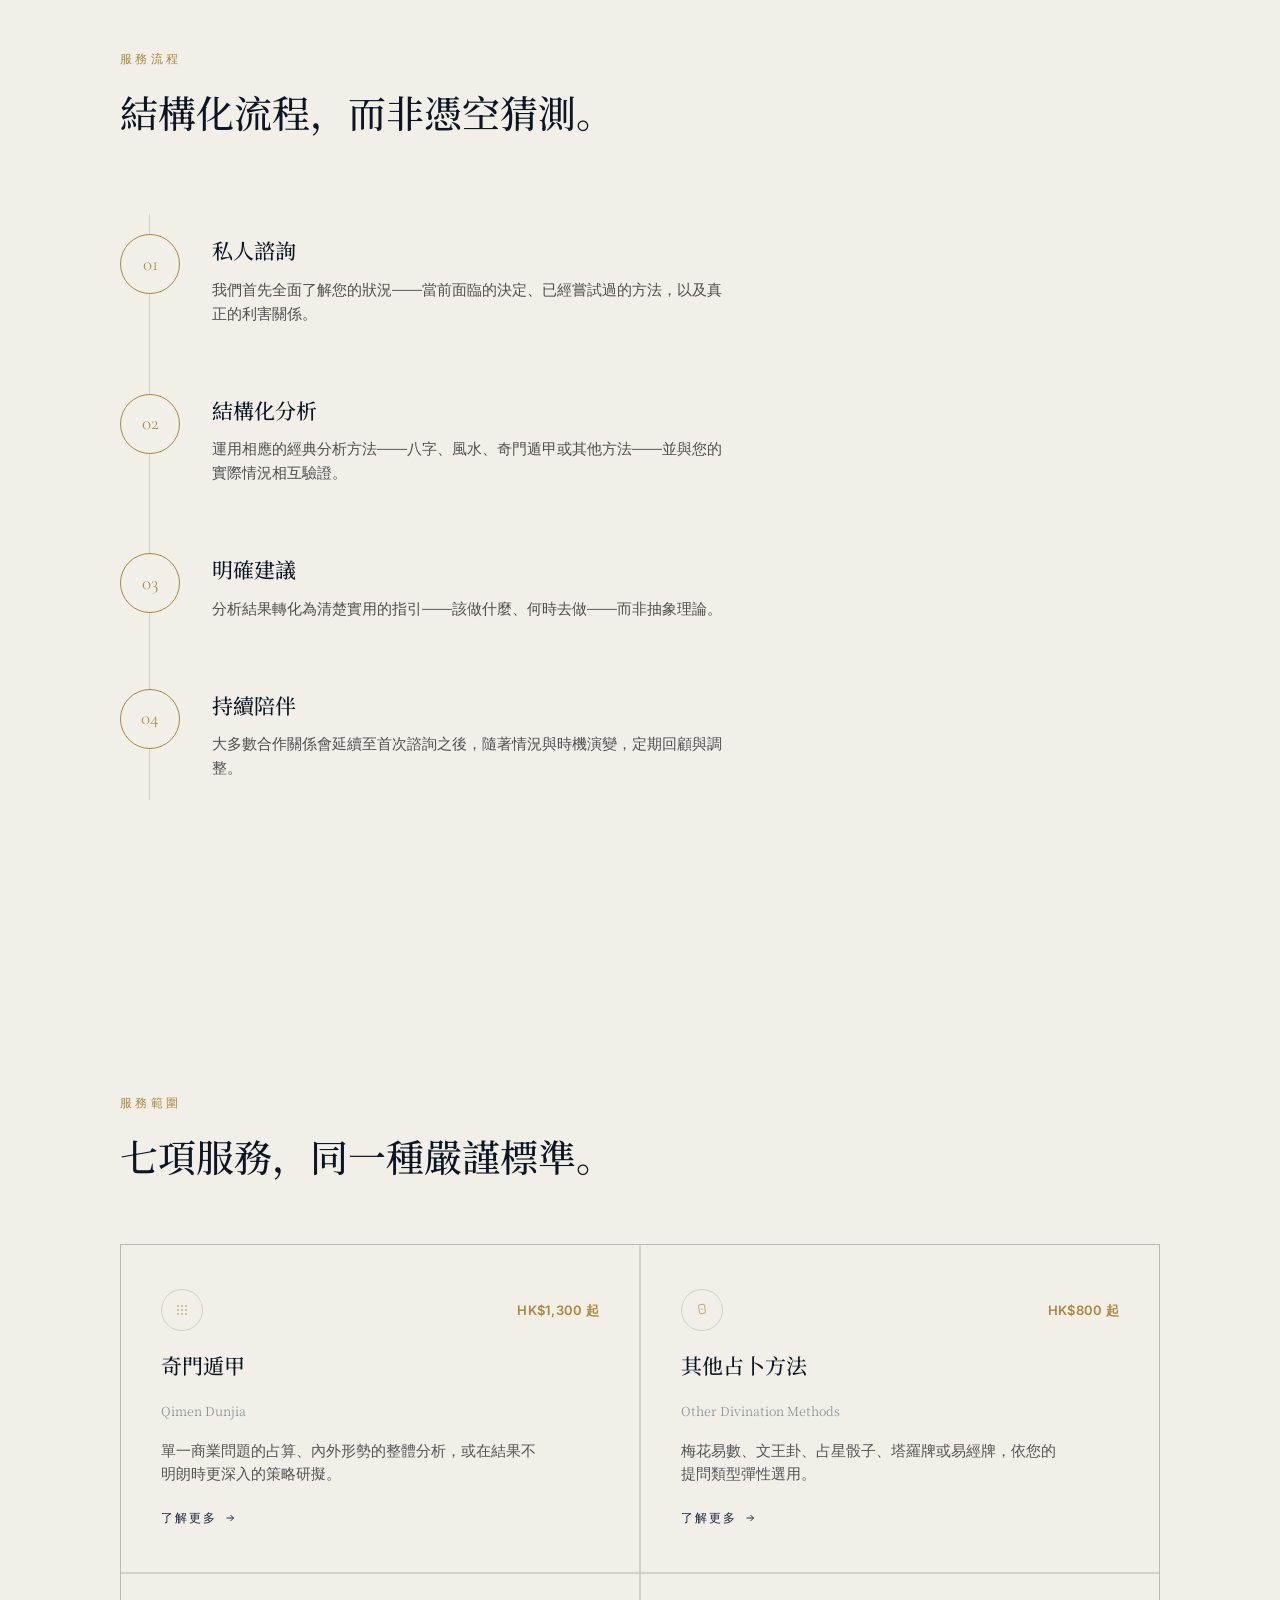
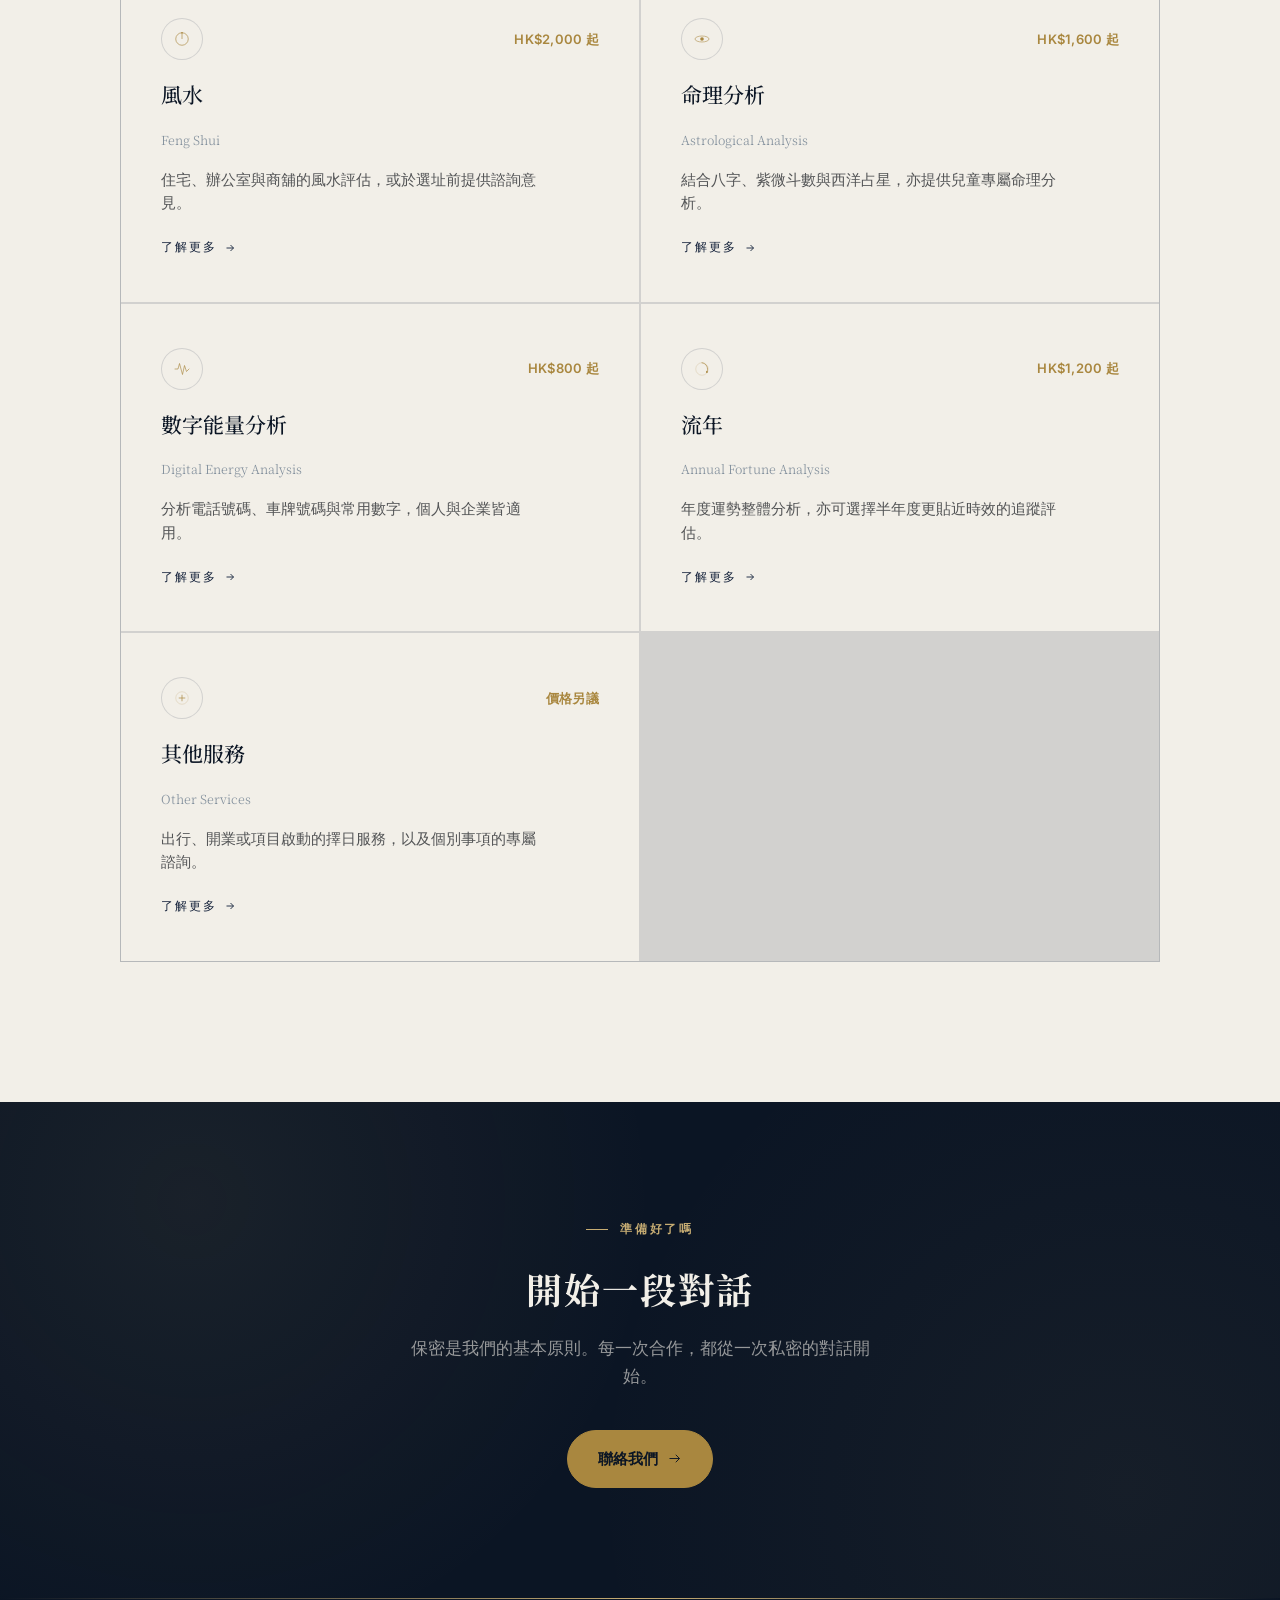
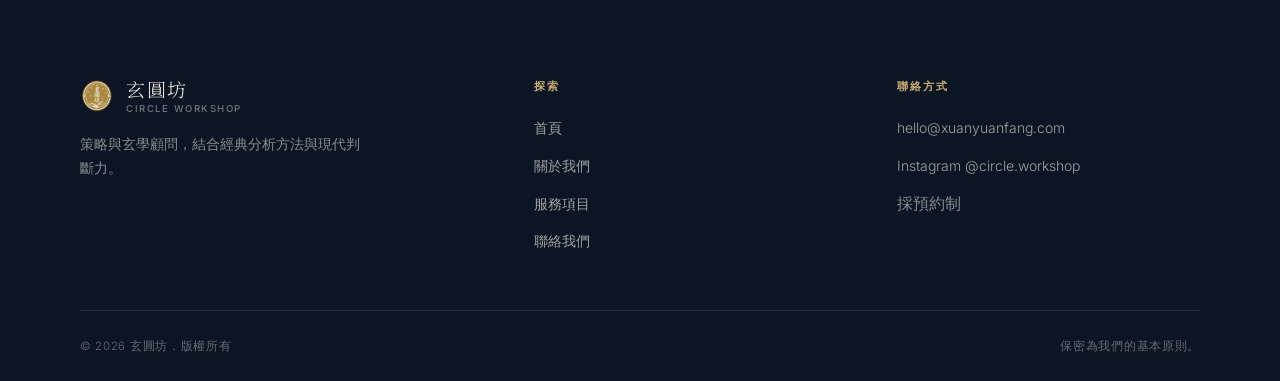
==== commit 45526404: "Add files via upload" ====
--- a/index.html
+++ b/index.html
@@ -16,7 +16,10 @@
   <nav class="wrap">
     <a href="index.html" class="brand-mark">
       <img src="images/logo.png" alt="玄圓坊">
-      玄圓坊
+      <span class="brand-text">
+        <span class="brand-cn">玄圓坊</span>
+        <span class="brand-en">Circle Workshop</span>
+      </span>
     </a>
     <div class="nav-links" id="navLinks">
       <a href="index.html" class="active">首頁</a>
@@ -59,11 +62,11 @@
     <div class="hero-inner">
       <div class="hero-eyebrow">玄學智慧，理性應用</div>
       <div class="hero-couplet">
-        <span class="couplet-cn">玄圓坊 &middot; 洞察有道</span>
-        <span class="couplet-en">Insight for the decisions that matter.</span>
-      </div>
-      <h1 class="hero-headline">為重要的決定，<em style="font-style:normal;">找回清晰</em>。</h1>
-      <p class="hero-lede">玄圓坊將時機、環境與命理視為同一套系統——八字、奇門遁甲、風水與擇日——助您以結構代替猜測，做出清晰的判斷。</p>
+        <span class="couplet-cn">天道曰圓，地道曰方。</span>
+        <span class="couplet-en">Heaven moves in circles, earth stands in squares.</span>
+      </div>
+      <h1 class="hero-headline">看清<em style="font-style:normal;">局勢</em>，再做決定。</h1>
+      <p class="hero-lede">玄學核心，在於理解天上五行之氣周而復始、圓圓運轉，直至散落大地方穩靜止的道理。玄圓坊秉承天道精神，將時機、環境與命理視為同一套系統——八字、奇門遁甲、風水與擇日——陪伴您面對各式玄學困擾，找到清晰的方案。</p>
       <div class="hero-cta">
         <a class="btn" href="contact.html">開始對話
           <svg viewBox="0 0 24 24" fill="none" stroke="currentColor" stroke-width="1.8"><path d="M5 12h14M13 6l6 6-6 6"/></svg>
@@ -78,7 +81,7 @@
   <div class="wrap">
     <div class="section-head reveal">
       <div class="section-eyebrow">理念</div>
-      <h2 class="section-title">清晰，是修煉而來，不是天賦。</h2>
+      <h2 class="section-title">看得清楚的人，從不依賴運氣。</h2>
     </div>
     <div class="philosophy-grid">
       <div class="reveal">
@@ -280,7 +283,10 @@
     <div class="footer-brand">
       <div class="brand-mark">
         <img src="images/logo-gold.png" alt="玄圓坊">
-        玄圓坊
+        <span class="brand-text">
+          <span class="brand-cn">玄圓坊</span>
+          <span class="brand-en">Circle Workshop</span>
+        </span>
       </div>
       <p>策略與玄學顧問，結合經典分析方法與現代判斷力。</p>
     </div>
@@ -297,6 +303,7 @@
       <h4>聯絡方式</h4>
       <ul>
         <li><a href="mailto:hello@xuanyuanfang.com">hello@xuanyuanfang.com</a></li>
+        <li><a href="https://instagram.com/circle.workshop" target="_blank" rel="noopener">Instagram @circle.workshop</a></li>
         <li>採預約制</li>
       </ul>
     </div>
--- a/style.css
+++ b/style.css
@@ -54,6 +54,13 @@
 }
 .brand-mark svg{ width:26px; height:26px; display:block; }
 .brand-mark img{ width:34px; height:34px; display:block; }
+.brand-text{ display:flex; flex-direction:column; line-height:1.2; gap:2px; }
+.brand-cn{ font-family:var(--serif-cn); font-size:19px; letter-spacing:0.08em; }
+.brand-en{
+  font-family:var(--sans); font-size:9.5px; font-weight:500; letter-spacing:0.16em;
+  text-transform:uppercase; color:var(--blue-grey);
+}
+.footer-brand .brand-en{ color:rgba(242,239,232,0.45); }
 
 .nav-links{
   display:flex; gap:44px; font-size:12.5px;
@@ -224,6 +231,24 @@
 
 /* ---------- SECTION SHELL ---------- */
 section{ padding:140px 0; position:relative; }
+#services{
+  background-color:var(--paper);
+  background-image:
+    linear-gradient(rgba(242,239,232,0.93), rgba(242,239,232,0.93)),
+    url('images/section-bg.jpg');
+  background-size:cover, cover;
+  background-position:center, center 55%;
+  background-repeat:no-repeat, no-repeat;
+}
+.service-listing{
+  background-color:var(--paper);
+  background-image:
+    linear-gradient(rgba(242,239,232,0.93), rgba(242,239,232,0.93)),
+    url('images/section-bg.jpg');
+  background-size:cover, cover;
+  background-position:center, center 60%;
+  background-repeat:no-repeat, no-repeat;
+}
 .section-head{ margin-bottom:64px; }
 .section-eyebrow{ font-size:11.5px; letter-spacing:0.3em; text-transform:uppercase; color:var(--gold); margin-bottom:18px; }
 .section-title{ font-family:var(--serif-cn); font-weight:500; font-size:clamp(26px, 3.4vw, 38px); color:var(--navy-deep); max-width:640px; line-height:1.3; }
@@ -235,8 +260,11 @@
 .philosophy{
   background-color:var(--paper);
   background-image:
-    radial-gradient(circle at 8% 12%, rgba(20,33,58,0.05) 0, transparent 45%),
-    radial-gradient(circle at 94% 82%, rgba(169,135,63,0.07) 0, transparent 40%);
+    linear-gradient(rgba(242,239,232,0.93), rgba(242,239,232,0.93)),
+    url('images/section-bg.jpg');
+  background-size:cover, cover;
+  background-position:center, center 30%;
+  background-repeat:no-repeat, no-repeat;
 }
 .philosophy-grid{ display:grid; grid-template-columns:1fr 1fr; gap:80px; align-items:start; }
 .philosophy p{ font-size:16.5px; color:var(--ink); opacity:0.82; margin-bottom:22px; max-width:480px; }
@@ -254,7 +282,15 @@
 }
 
 /* ---------- PROCESS / HOW WE WORK ---------- */
-.process{ background:var(--paper); }
+.process{
+  background-color:var(--paper);
+  background-image:
+    linear-gradient(rgba(242,239,232,0.93), rgba(242,239,232,0.93)),
+    url('images/section-bg.jpg');
+  background-size:cover, cover;
+  background-position:center, center 70%;
+  background-repeat:no-repeat, no-repeat;
+}
 .process-list{
   margin-top:20px; position:relative;
 }
@@ -366,7 +402,15 @@
 .fee-disclaimer .cn{ font-family:var(--serif-cn); display:block; margin-bottom:6px; color:var(--navy); }
 
 /* ---------- FOUNDER / ABOUT ---------- */
-.founder{ background:var(--paper); }
+.founder{
+  background-color:var(--paper);
+  background-image:
+    linear-gradient(rgba(242,239,232,0.93), rgba(242,239,232,0.93)),
+    url('images/section-bg.jpg');
+  background-size:cover, cover;
+  background-position:center, center 40%;
+  background-repeat:no-repeat, no-repeat;
+}
 .founder-grid{ display:grid; grid-template-columns:280px 1fr; gap:80px; align-items:start; }
 .founder-mark{ width:100%; aspect-ratio:1/1; border:1px solid var(--line); display:flex; align-items:center; justify-content:center; background:var(--paper-dim); }
 .founder-mark svg{ width:52%; height:52%; }
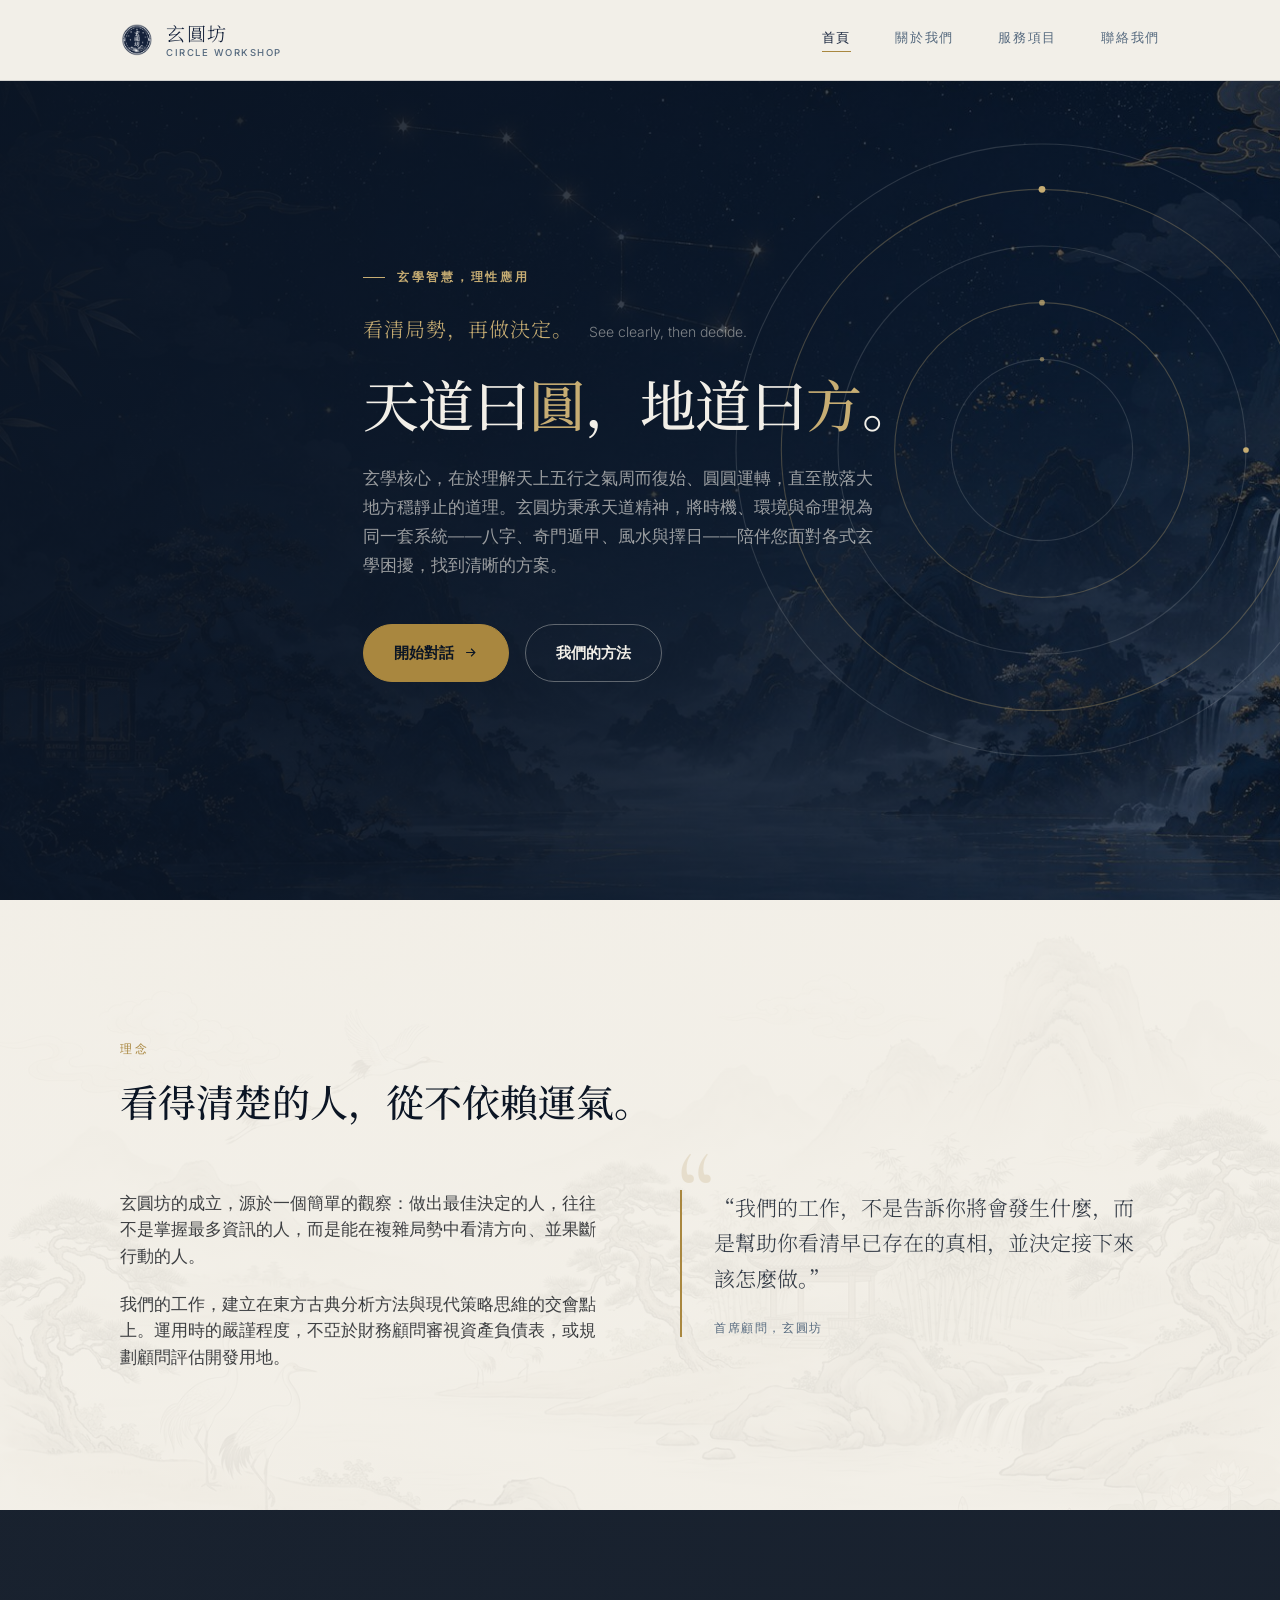
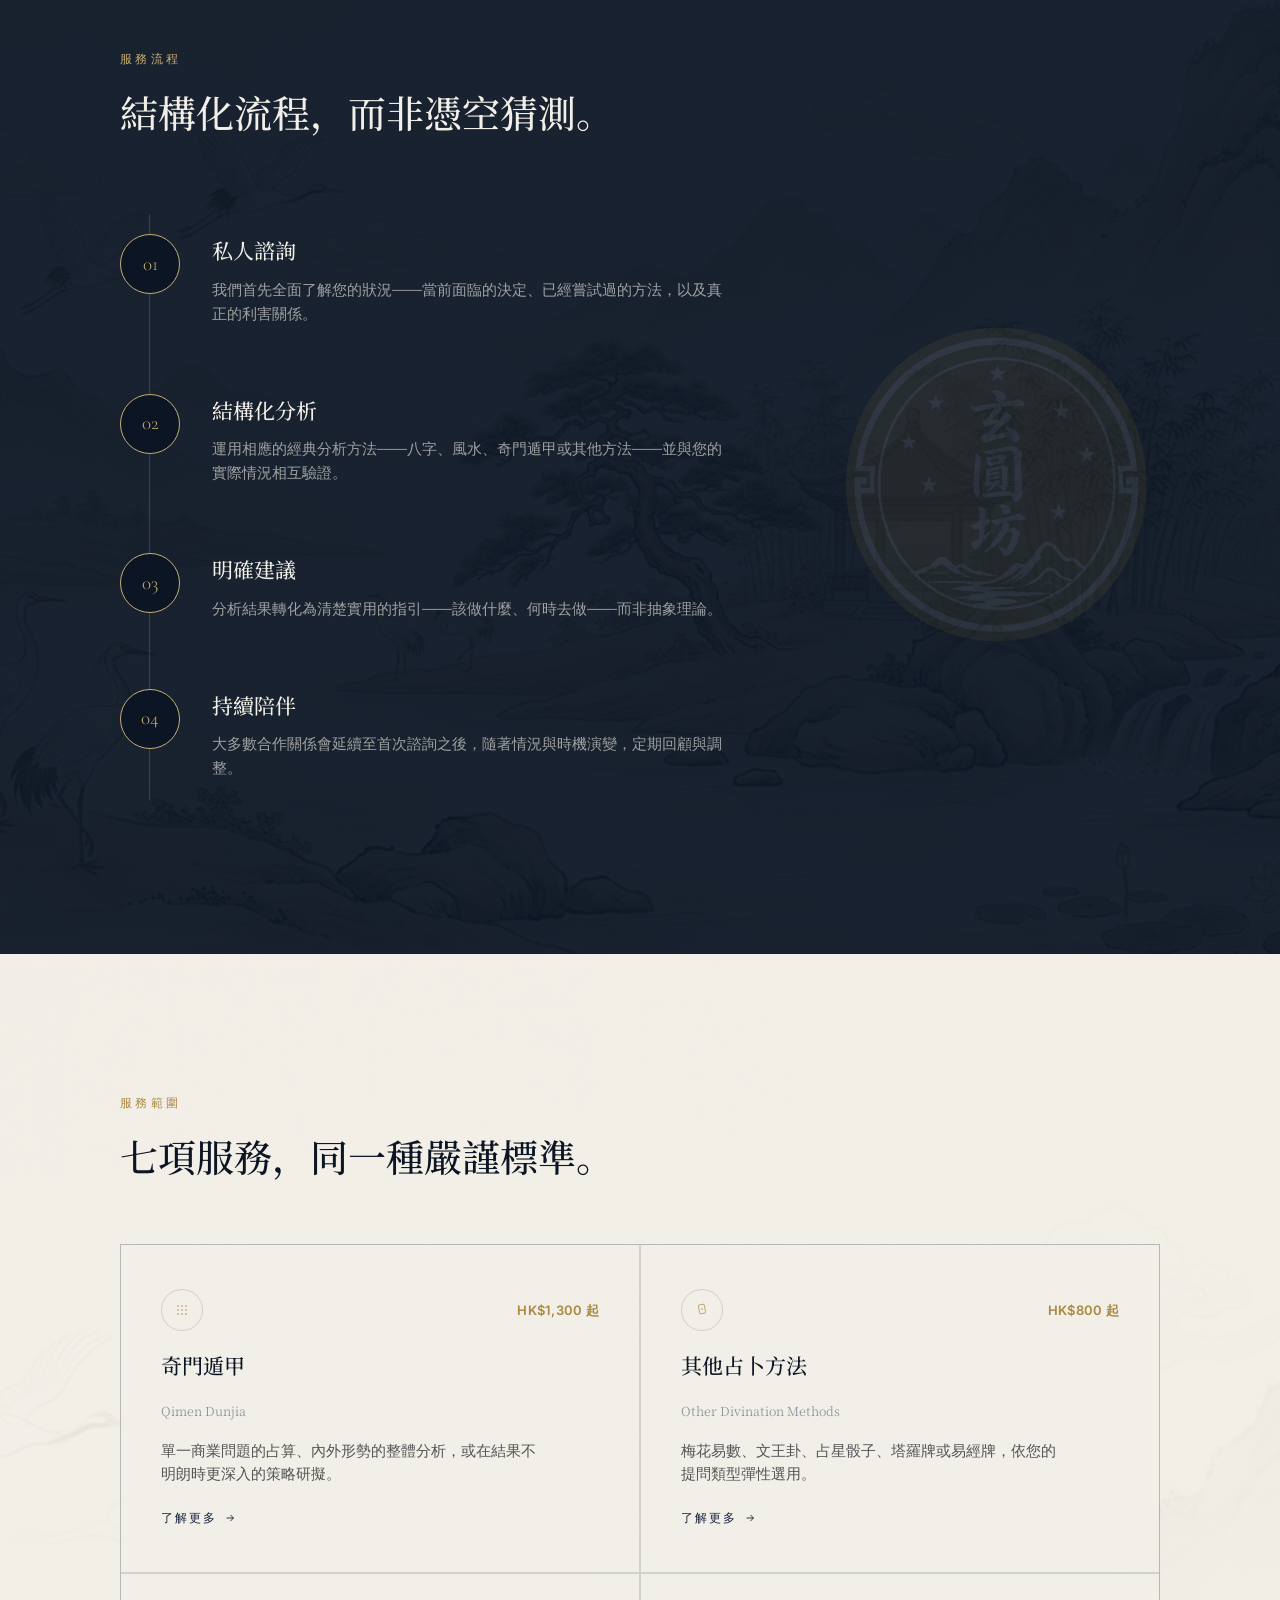
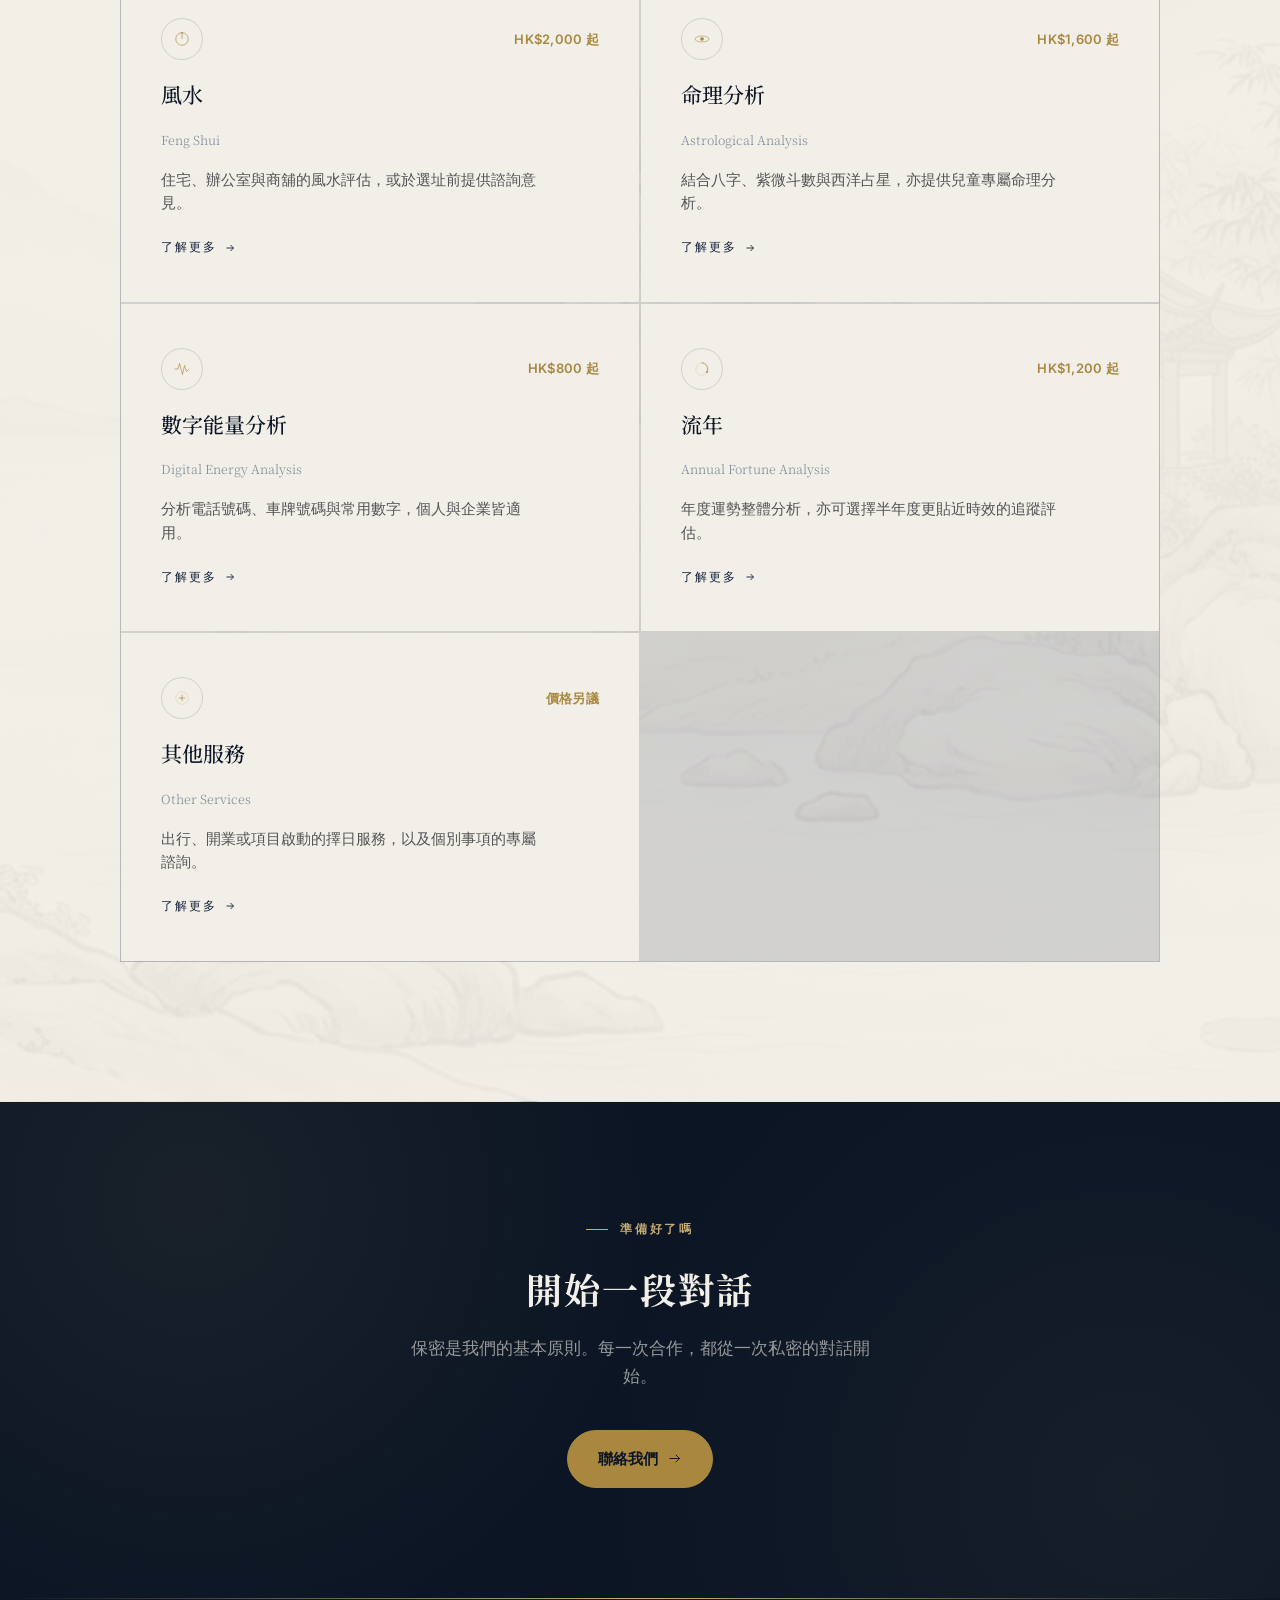
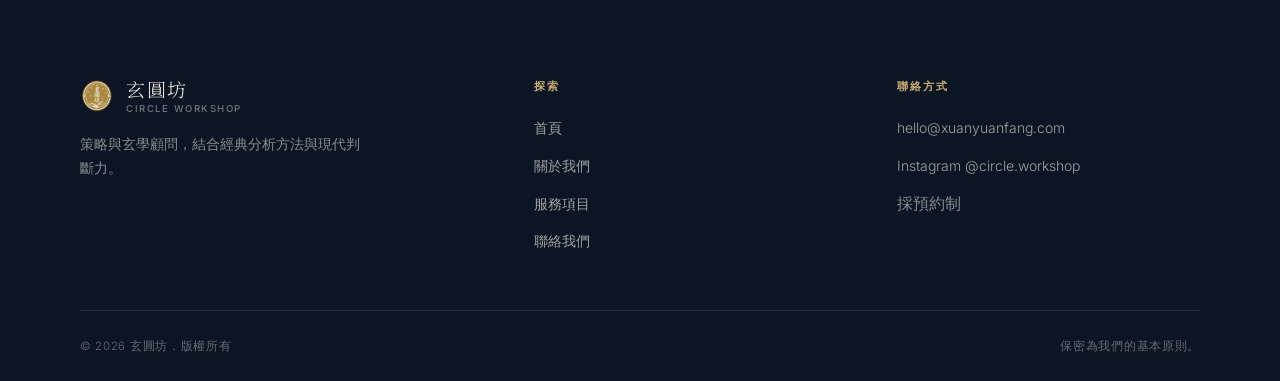
==== commit 06830bda: "Add files via upload" ====
--- a/index.html
+++ b/index.html
@@ -62,10 +62,10 @@
     <div class="hero-inner">
       <div class="hero-eyebrow">玄學智慧，理性應用</div>
       <div class="hero-couplet">
-        <span class="couplet-cn">天道曰圓，地道曰方。</span>
-        <span class="couplet-en">Heaven moves in circles, earth stands in squares.</span>
-      </div>
-      <h1 class="hero-headline">看清<em style="font-style:normal;">局勢</em>，再做決定。</h1>
+        <span class="couplet-cn">看清局勢，再做決定。</span>
+        <span class="couplet-en">See clearly, then decide.</span>
+      </div>
+      <h1 class="hero-headline">天道曰<em style="font-style:normal;">圓</em>，地道曰<em style="font-style:normal;">方</em>。</h1>
       <p class="hero-lede">玄學核心，在於理解天上五行之氣周而復始、圓圓運轉，直至散落大地方穩靜止的道理。玄圓坊秉承天道精神，將時機、環境與命理視為同一套系統——八字、奇門遁甲、風水與擇日——陪伴您面對各式玄學困擾，找到清晰的方案。</p>
       <div class="hero-cta">
         <a class="btn" href="contact.html">開始對話
@@ -97,6 +97,9 @@
 </section>
 
 <section class="process">
+  <div class="process-logo-mark" aria-hidden="true">
+    <img src="images/logo-gold.png" alt="">
+  </div>
   <div class="wrap">
     <div class="section-head reveal">
       <div class="section-eyebrow">服務流程</div>
--- a/style.css
+++ b/style.css
@@ -283,35 +283,44 @@
 
 /* ---------- PROCESS / HOW WE WORK ---------- */
 .process{
-  background-color:var(--paper);
+  background-color:var(--navy-deep);
+  overflow:hidden;
   background-image:
-    linear-gradient(rgba(242,239,232,0.93), rgba(242,239,232,0.93)),
+    linear-gradient(rgba(11,21,36,0.94), rgba(11,21,36,0.94)),
     url('images/section-bg.jpg');
   background-size:cover, cover;
   background-position:center, center 70%;
   background-repeat:no-repeat, no-repeat;
 }
+.process .section-eyebrow{ color:var(--gold-soft); }
+.process .section-title{ color:var(--paper); }
+.process-logo-mark{
+  position:absolute; top:38%; right:8%; width:min(360px, 30vw); height:min(360px, 30vw);
+  pointer-events:none; z-index:0; opacity:0.1;
+}
+.process-logo-mark img{ width:100%; height:100%; object-fit:contain; }
+@media (max-width:900px){ .process-logo-mark{ display:none; } }
 .process-list{
   margin-top:20px; position:relative;
 }
 .process-list::before{
   content:''; position:absolute; left:29px; top:14px; bottom:14px; width:1px;
-  background:var(--line);
+  background:rgba(242,239,232,0.16);
 }
 .process-step{
   display:grid; grid-template-columns:60px 1fr; gap:32px;
   padding:34px 0; position:relative;
 }
 .process-num{
-  width:60px; height:60px; border-radius:50%; border:1px solid var(--gold);
+  width:60px; height:60px; border-radius:50%; border:1px solid var(--gold-soft);
   display:flex; align-items:center; justify-content:center;
-  font-family:var(--serif-en); font-size:19px; color:var(--gold);
-  background:var(--paper); position:relative; z-index:1; flex-shrink:0;
+  font-family:var(--serif-en); font-size:19px; color:var(--gold-soft);
+  background:var(--navy-deep); position:relative; z-index:1; flex-shrink:0;
 }
 .process-copy h3{
-  font-family:var(--serif-cn); font-size:21px; font-weight:500; color:var(--navy-deep); margin-bottom:10px;
-}
-.process-copy p{ font-size:15px; color:var(--ink); opacity:0.75; max-width:520px; }
+  font-family:var(--serif-cn); font-size:21px; font-weight:500; color:var(--paper); margin-bottom:10px;
+}
+.process-copy p{ font-size:15px; color:rgba(242,239,232,0.62); max-width:520px; }
 
 @media (max-width:600px){
   .process-step{ grid-template-columns:44px 1fr; gap:20px; }
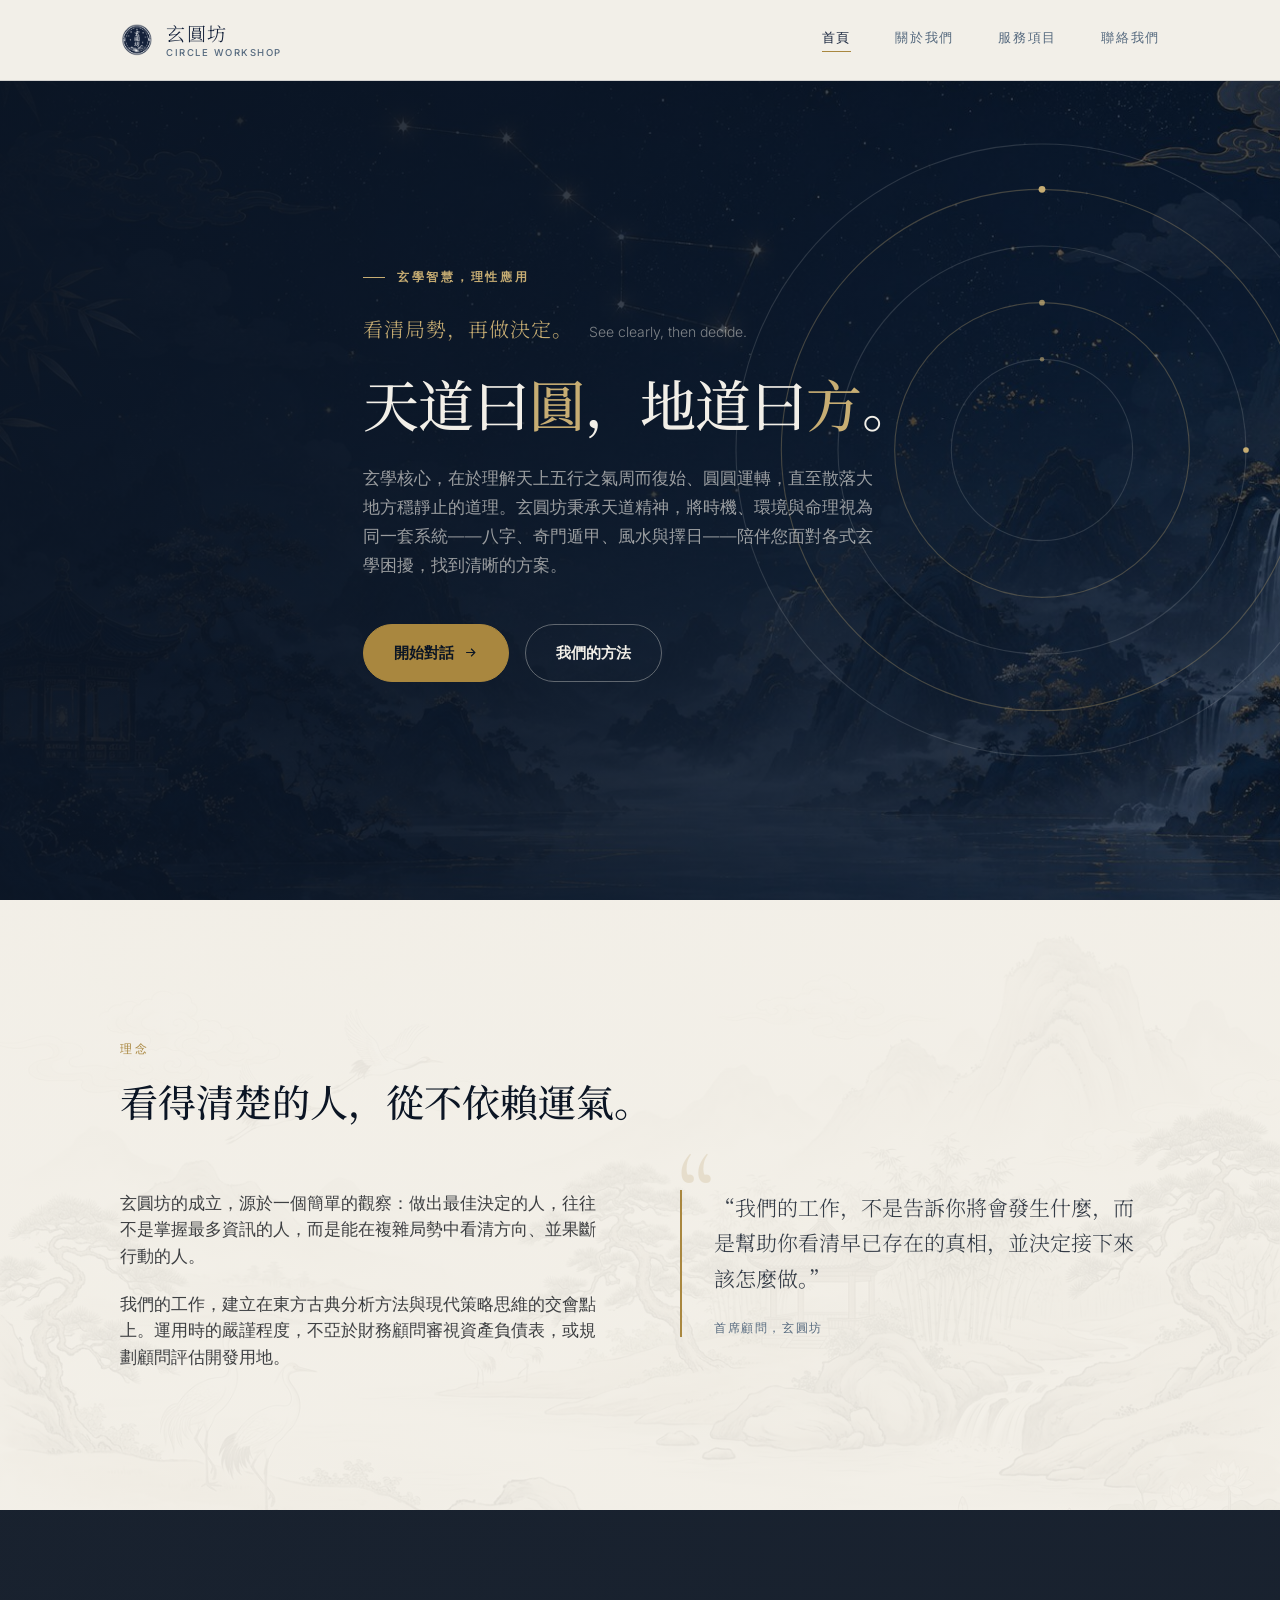
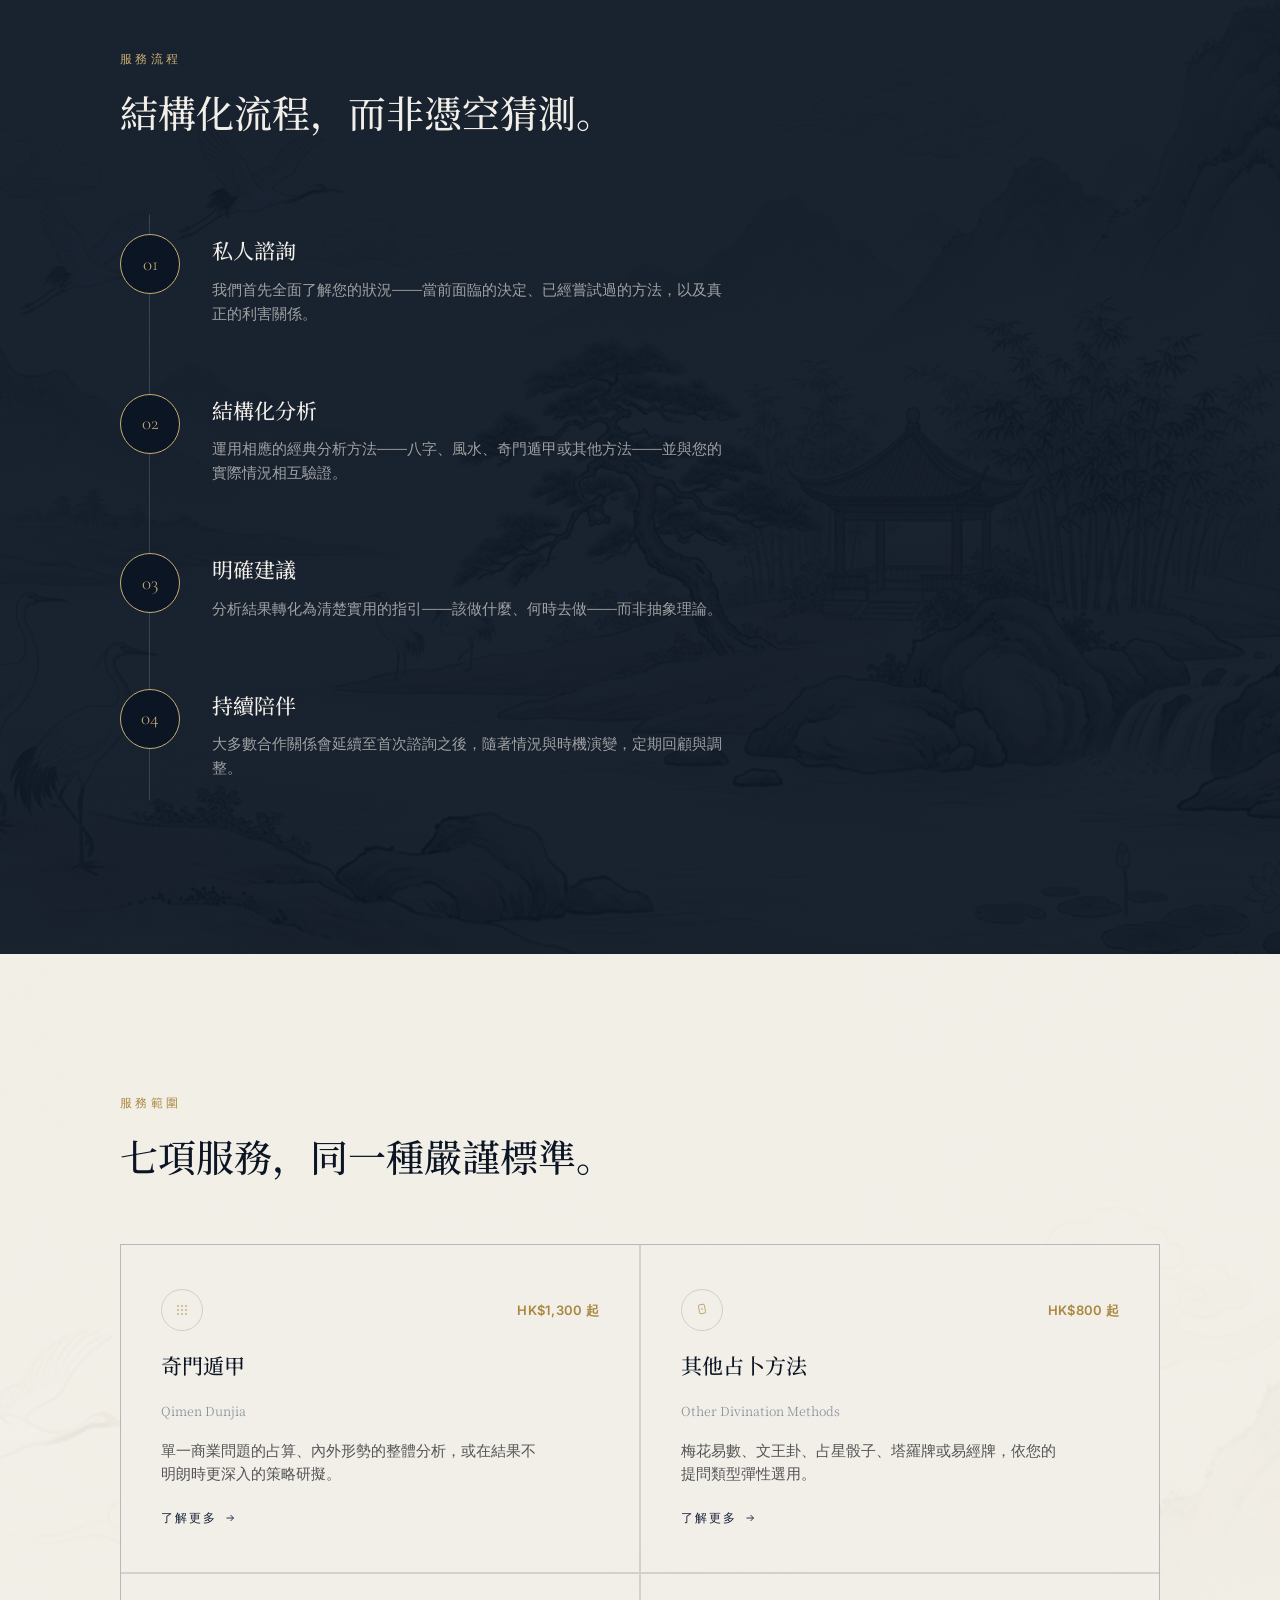
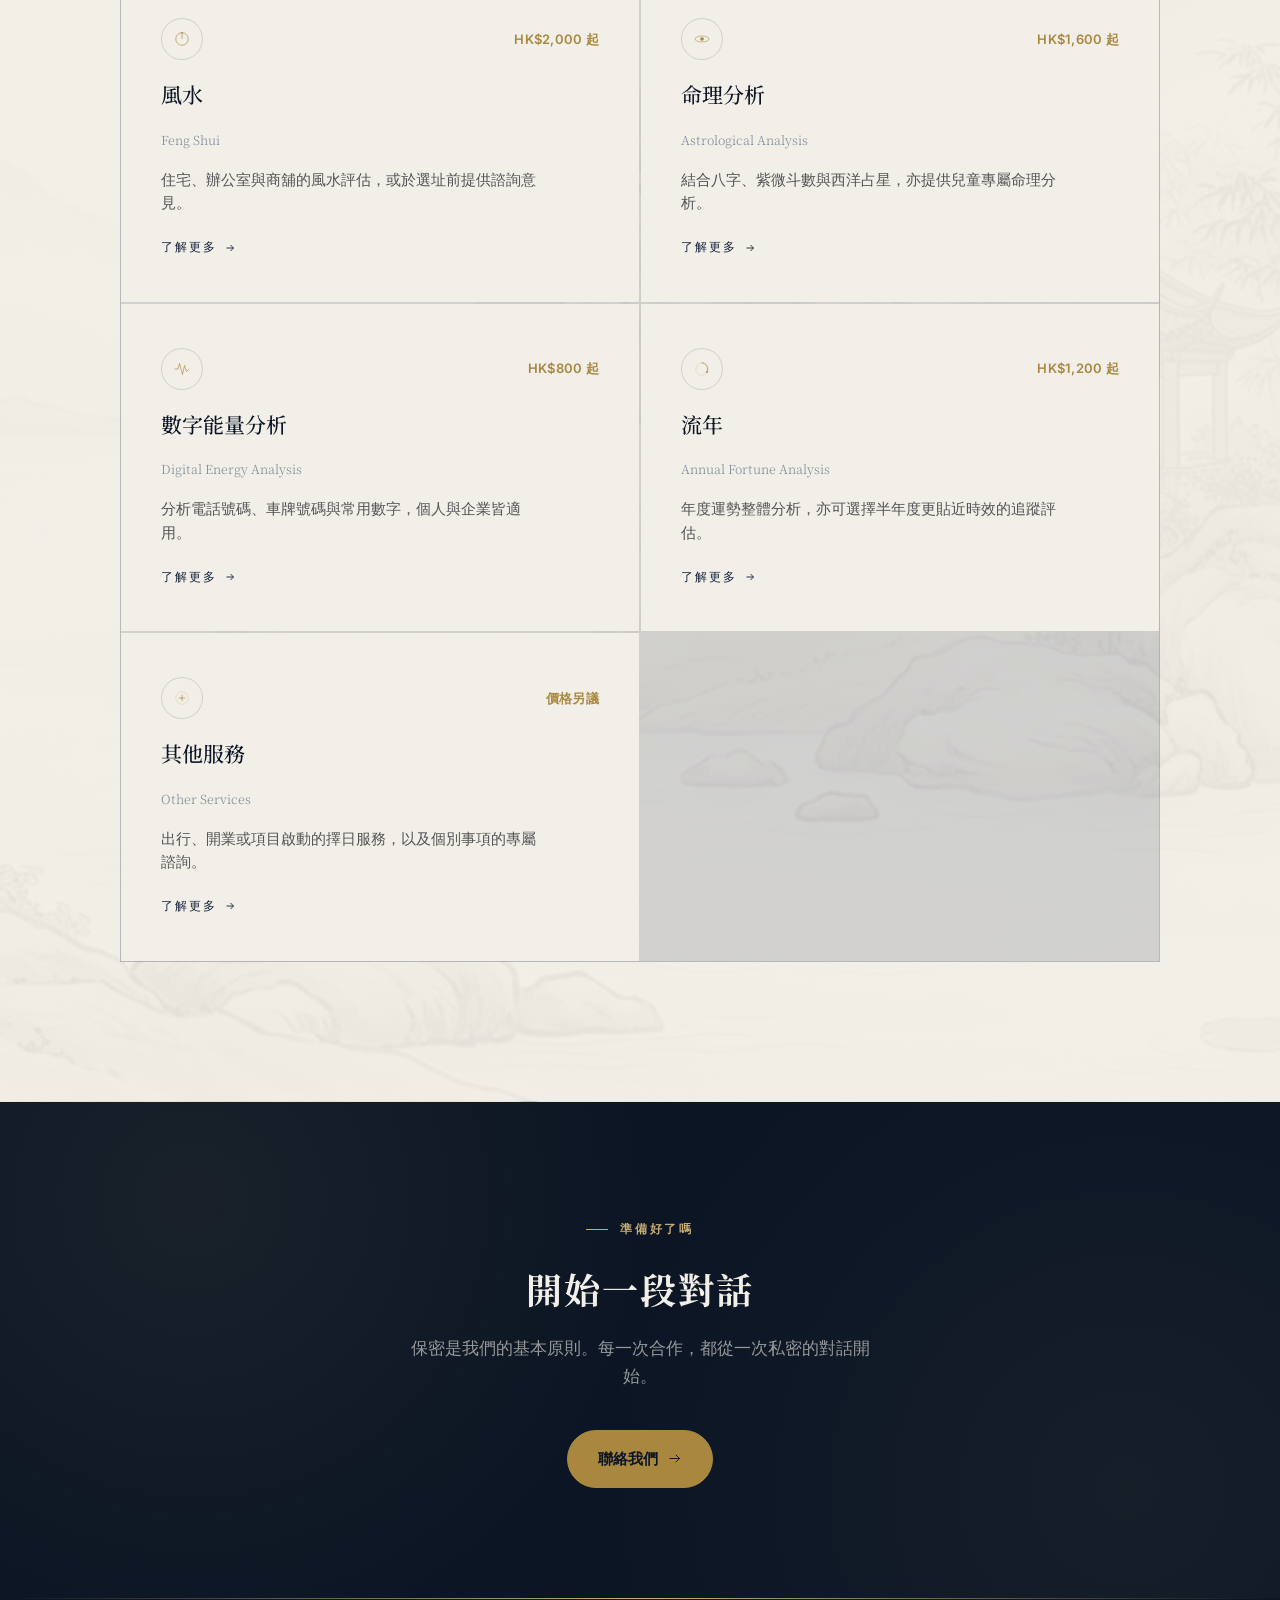
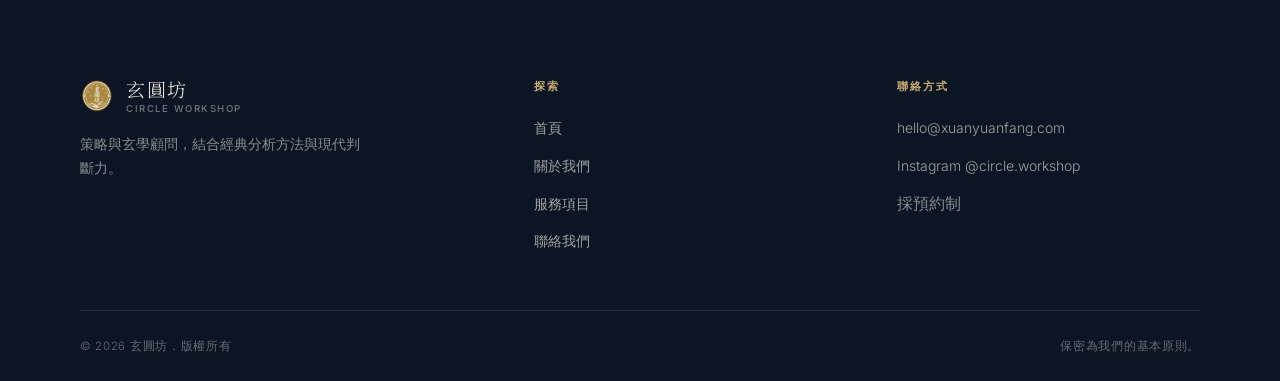
==== commit df642365: "Update index.html" ====
--- a/index.html
+++ b/index.html
@@ -97,9 +97,6 @@
 </section>
 
 <section class="process">
-  <div class="process-logo-mark" aria-hidden="true">
-    <img src="images/logo-gold.png" alt="">
-  </div>
   <div class="wrap">
     <div class="section-head reveal">
       <div class="section-eyebrow">服務流程</div>
--- a/style.css
+++ b/style.css
@@ -295,8 +295,8 @@
 .process .section-eyebrow{ color:var(--gold-soft); }
 .process .section-title{ color:var(--paper); }
 .process-logo-mark{
-  position:absolute; top:38%; right:8%; width:min(360px, 30vw); height:min(360px, 30vw);
-  pointer-events:none; z-index:0; opacity:0.1;
+  position:absolute; top:0; right:6%; width:min(460px, 34vw); height:min(460px, 34vw);
+  pointer-events:none; z-index:0; opacity:0.85;
 }
 .process-logo-mark img{ width:100%; height:100%; object-fit:contain; }
 @media (max-width:900px){ .process-logo-mark{ display:none; } }
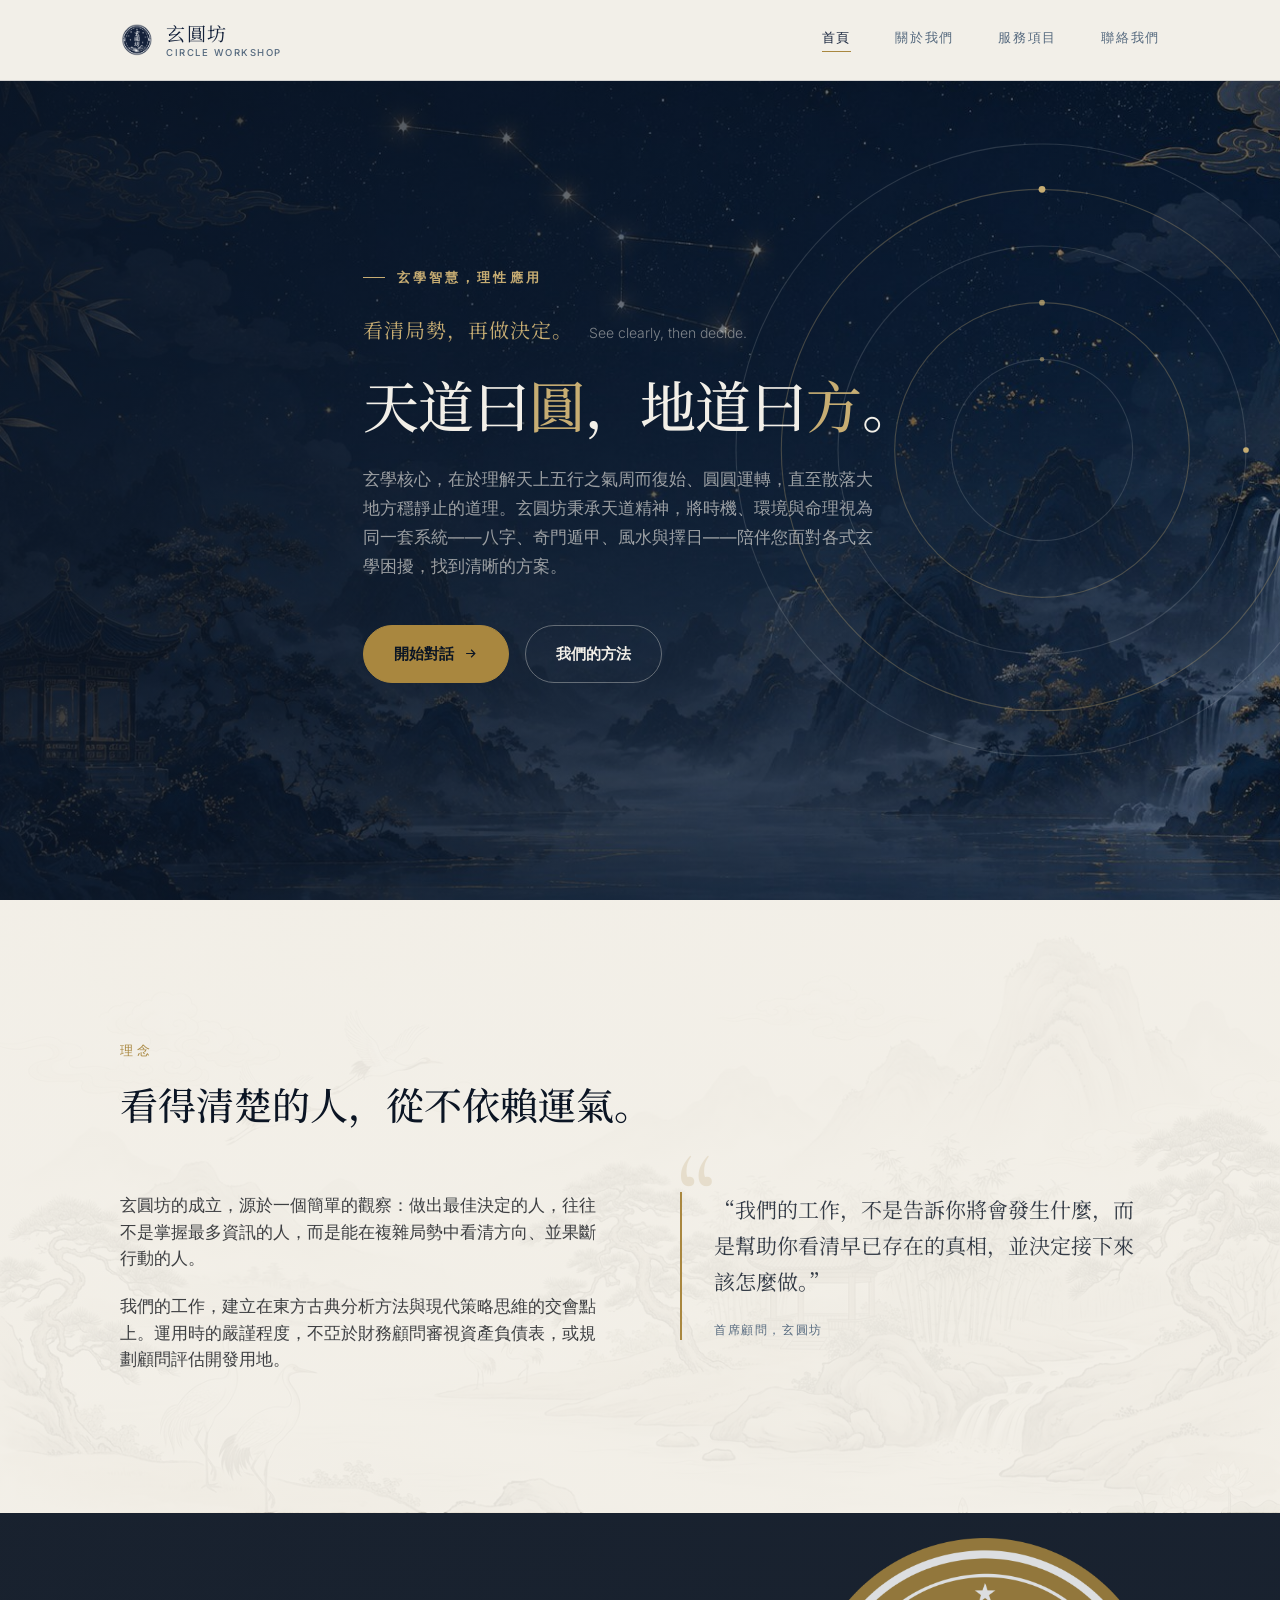
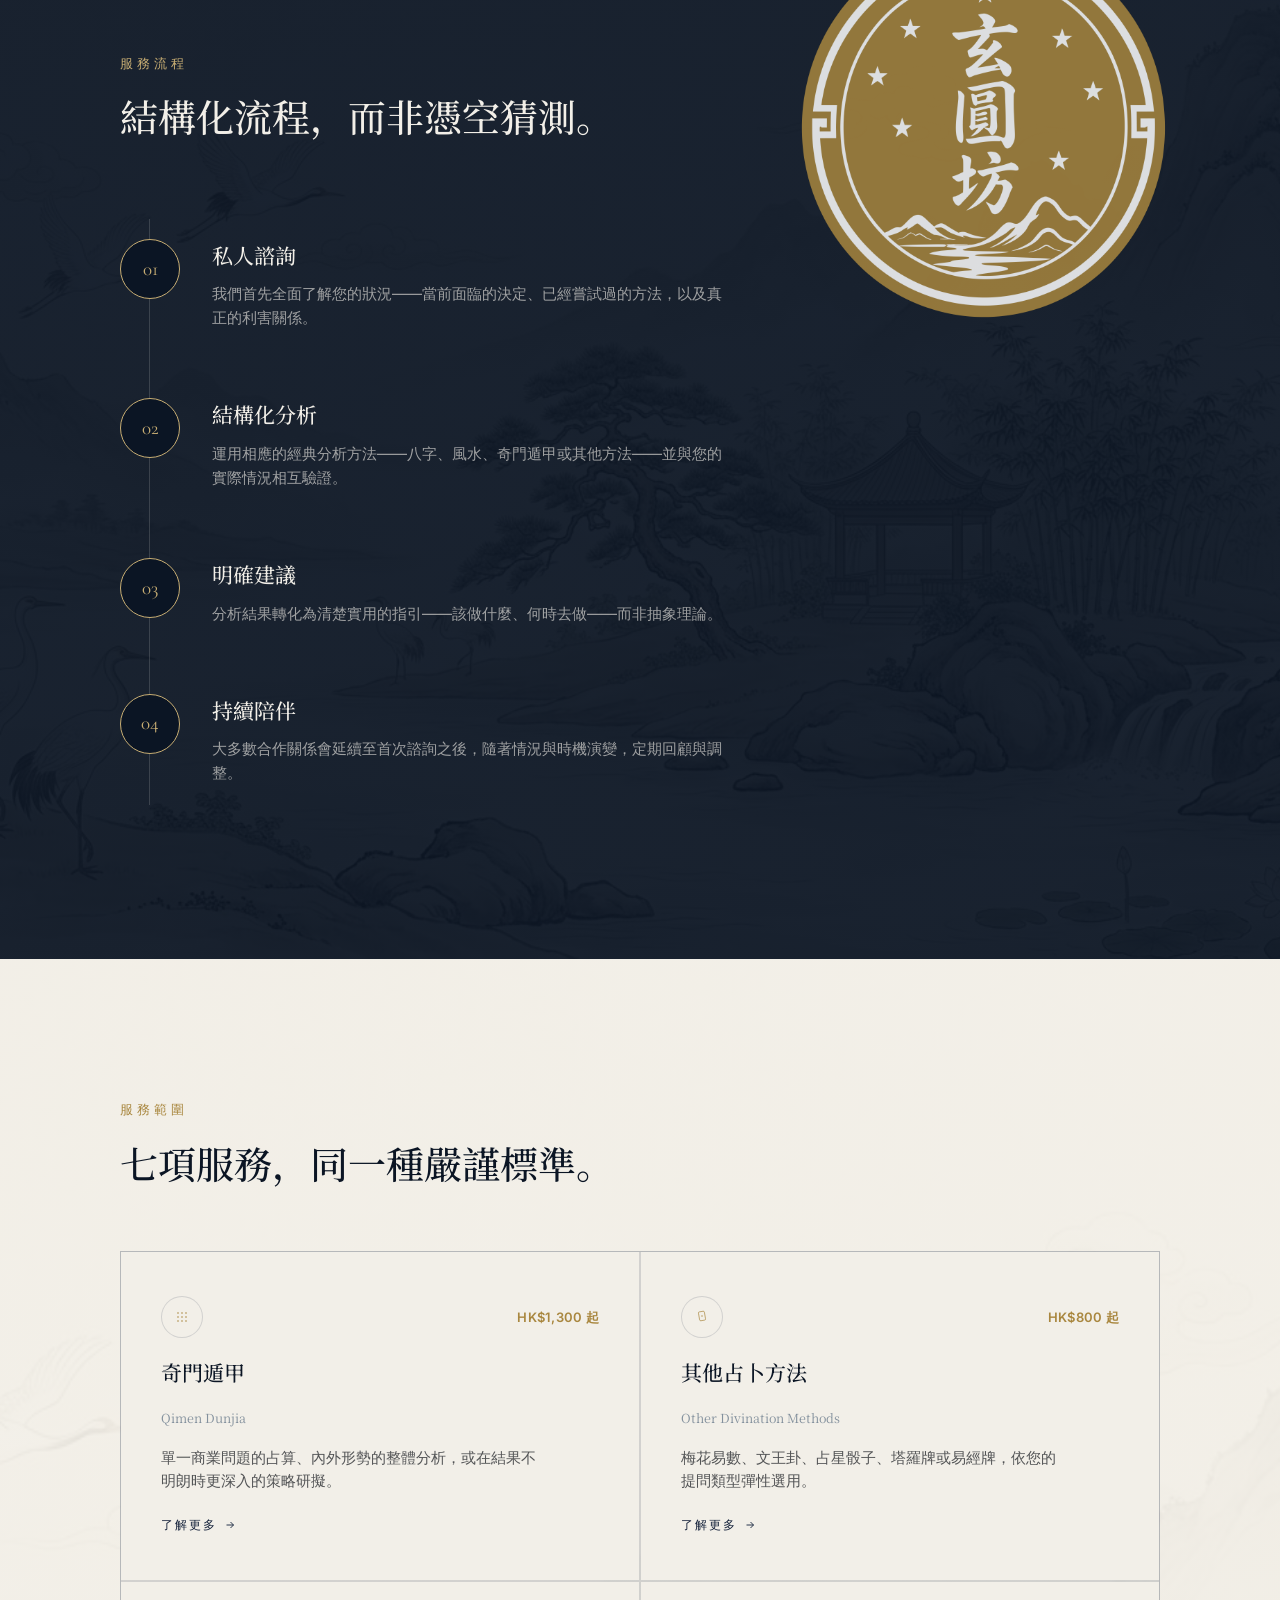
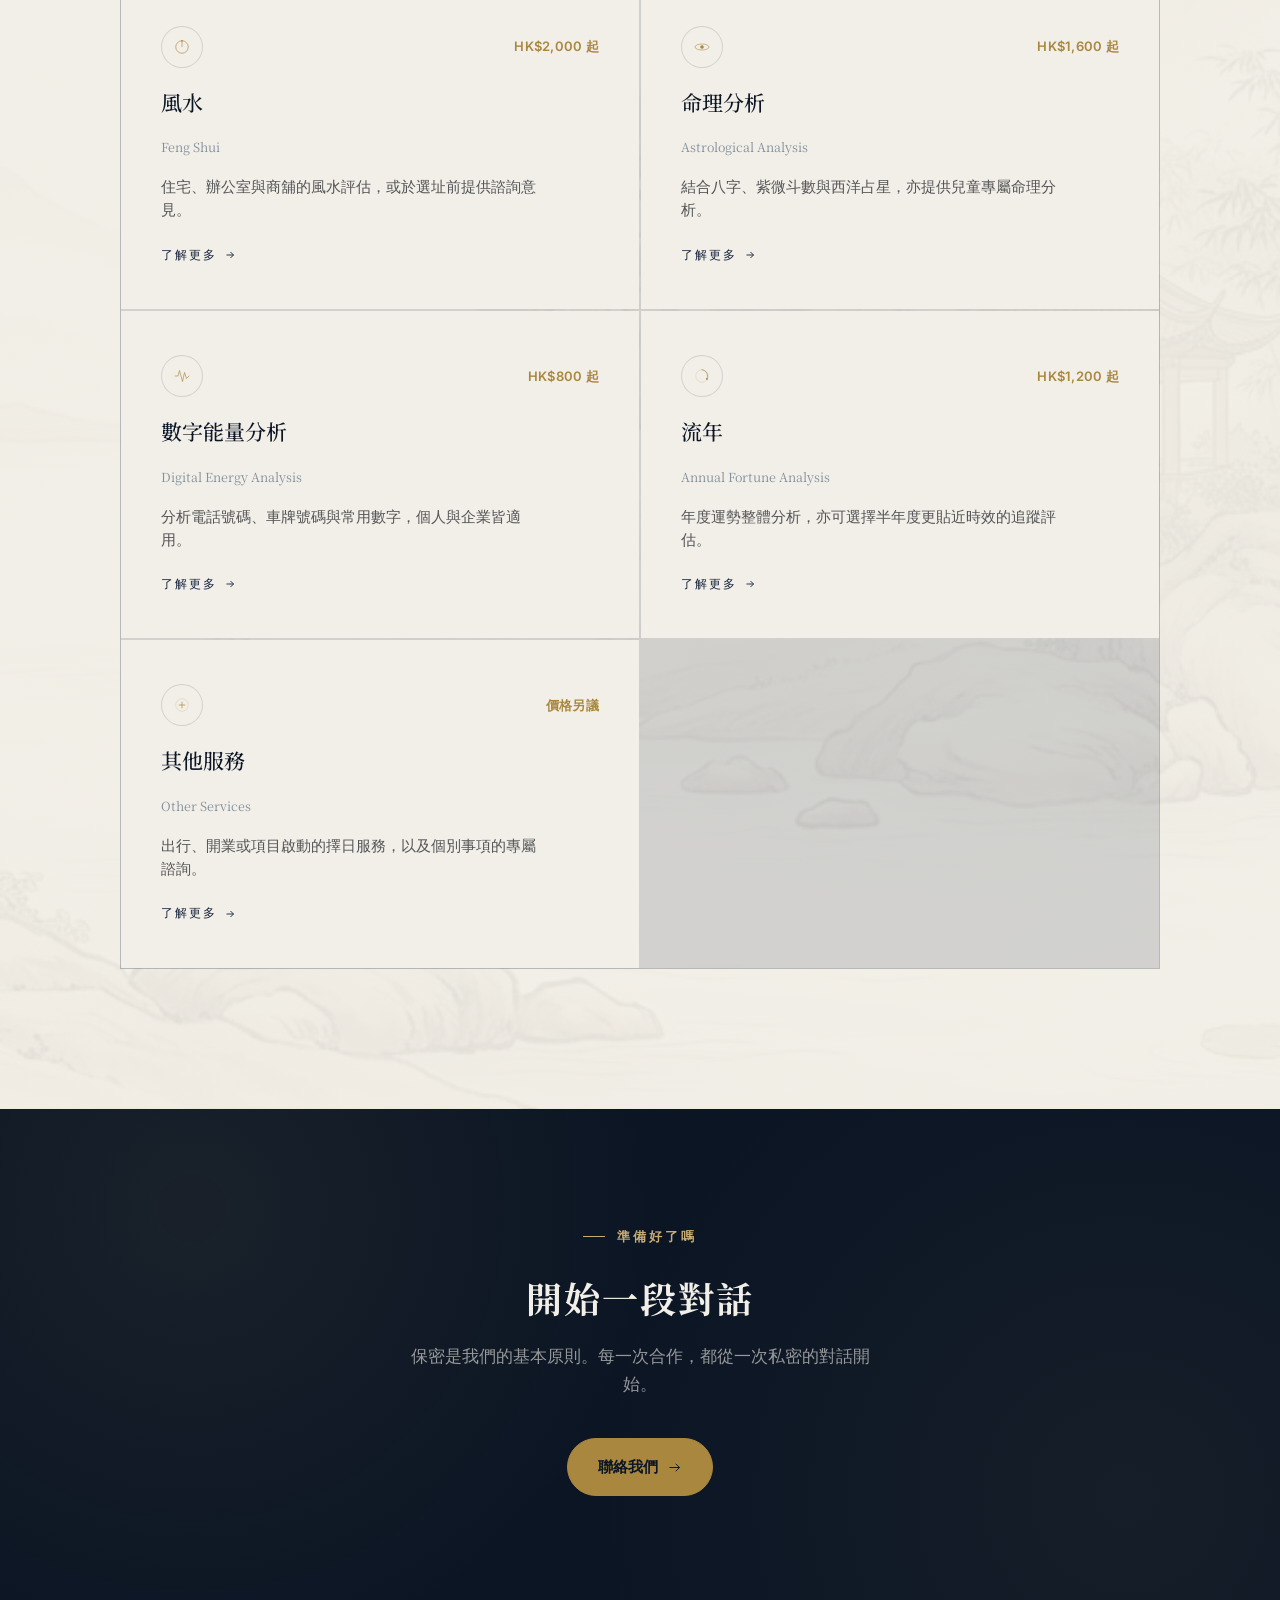
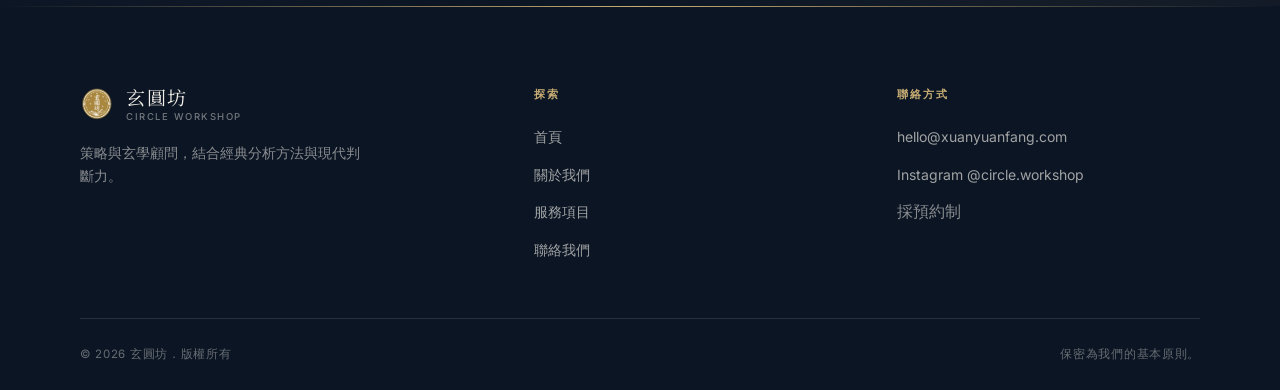
==== commit 3de2885f: "Add files via upload" ====
--- a/index.html
+++ b/index.html
@@ -97,6 +97,9 @@
 </section>
 
 <section class="process">
+  <div class="process-logo-mark" aria-hidden="true">
+    <img src="images/logo-gold.png" alt="">
+  </div>
   <div class="wrap">
     <div class="section-head reveal">
       <div class="section-eyebrow">服務流程</div>
--- a/style.css
+++ b/style.css
@@ -20,7 +20,7 @@
   background:var(--paper);
   color:var(--ink);
   font-family:var(--sans);
-  font-weight:300;
+  font-weight:400;
   line-height:1.6;
   overflow-x:hidden;
 }
@@ -118,7 +118,7 @@
 }
 .eyebrow{
   display:flex; align-items:center; gap:12px;
-  font-family:var(--sans); font-size:11.5px; font-weight:600; letter-spacing:0.24em; text-transform:uppercase;
+  font-family:var(--sans); font-size:13px; font-weight:600; letter-spacing:0.24em; text-transform:uppercase;
   color:var(--gold-soft); margin-bottom:22px; position:relative; z-index:2;
 }
 .eyebrow::before{ content:''; width:22px; height:1px; background:var(--gold-soft); }
@@ -132,14 +132,14 @@
   color:var(--gold-soft); margin-top:24px; position:relative; z-index:2;
 }
 .page-hero p.lede{
-  font-family:var(--sans); font-weight:300; font-size:16.5px; line-height:1.75;
+  font-family:var(--sans); font-weight:400; font-size:16.5px; line-height:1.75;
   color:rgba(242,239,232,0.6); max-width:560px; margin-top:26px; position:relative; z-index:2;
 }
 
 /* ---------- CTA BANNER TEXT (dedicated, avoids hero-class collisions) ---------- */
 .cta-eyebrow{
   display:inline-flex; align-items:center; gap:12px; justify-content:center;
-  font-family:var(--sans); font-size:11.5px; font-weight:600; letter-spacing:0.24em; text-transform:uppercase;
+  font-family:var(--sans); font-size:13px; font-weight:600; letter-spacing:0.24em; text-transform:uppercase;
   color:var(--gold-soft); margin-bottom:22px;
 }
 .cta-eyebrow::before{ content:''; width:22px; height:1px; background:var(--gold-soft); }
@@ -158,7 +158,7 @@
   min-height:100vh; display:flex; align-items:center; position:relative;
   overflow:hidden; padding:150px 0 100px;
   background:
-    linear-gradient(100deg, rgba(11,21,36,0.94) 0%, rgba(11,21,36,0.82) 45%, rgba(11,21,36,0.5) 100%),
+    linear-gradient(100deg, rgba(11,21,36,0.8) 0%, rgba(11,21,36,0.62) 45%, rgba(11,21,36,0.3) 100%),
     var(--navy-deep) url('images/hero-bg.jpg') center 38% / cover no-repeat;
 }
 .hero-decor{
@@ -185,7 +185,7 @@
 }
 .hero-eyebrow{
   display:flex; align-items:center; gap:12px;
-  font-family:var(--sans); font-size:11.5px; font-weight:600; letter-spacing:0.24em; text-transform:uppercase;
+  font-family:var(--sans); font-size:13px; font-weight:600; letter-spacing:0.24em; text-transform:uppercase;
   color:var(--gold-soft); margin-bottom:26px; opacity:0; animation:fadeUp .9s ease forwards .2s;
 }
 .hero-eyebrow::before{ content:''; width:22px; height:1px; background:var(--gold-soft); }
@@ -205,7 +205,7 @@
 .hero-headline em{ font-style:italic; color:var(--gold-soft); font-weight:500; }
 
 .hero-lede{
-  font-family:var(--sans); font-size:16.5px; font-weight:300; line-height:1.75;
+  font-family:var(--sans); font-size:16.5px; font-weight:400; line-height:1.75;
   color:rgba(242,239,232,0.62); max-width:520px; margin-bottom:44px;
   opacity:0; animation:fadeUp 1.05s ease forwards .75s;
 }
@@ -250,7 +250,7 @@
   background-repeat:no-repeat, no-repeat;
 }
 .section-head{ margin-bottom:64px; }
-.section-eyebrow{ font-size:11.5px; letter-spacing:0.3em; text-transform:uppercase; color:var(--gold); margin-bottom:18px; }
+.section-eyebrow{ font-size:13px; letter-spacing:0.3em; text-transform:uppercase; color:var(--gold); margin-bottom:18px; }
 .section-title{ font-family:var(--serif-cn); font-weight:500; font-size:clamp(26px, 3.4vw, 38px); color:var(--navy-deep); max-width:640px; line-height:1.3; }
 
 .reveal{ opacity:0; transform:translateY(28px); transition:opacity .9s ease, transform .9s ease; }
@@ -369,7 +369,8 @@
 /* ---------- DETAILED SERVICES (services.html) ---------- */
 .service-detail{
   display:grid; grid-template-columns:260px 1fr; gap:60px;
-  padding:70px 0; border-bottom:1px solid var(--line);
+  padding:70px 40px; border-bottom:1px solid var(--line);
+  background-size:cover; background-position:center; background-repeat:no-repeat;
 }
 .service-detail:first-of-type{ border-top:1px solid var(--line); }
 .service-detail .sd-label{ position:sticky; top:120px; align-self:start; }
@@ -410,6 +411,33 @@
 }
 .fee-disclaimer .cn{ font-family:var(--serif-cn); display:block; margin-bottom:6px; color:var(--navy); }
 
+/* ---------- BIG DIPPER / WHY SEVEN ---------- */
+.bigdipper{
+  background-color:var(--navy-deep);
+  background-image:
+    linear-gradient(rgba(11,21,36,0.55), rgba(11,21,36,0.55)),
+    url('images/service-astrology.jpg');
+  background-size:cover; background-position:center 30%; background-repeat:no-repeat;
+  padding:110px 0;
+}
+.bigdipper-grid{
+  display:grid; grid-template-columns:280px 1fr; gap:70px; align-items:center;
+}
+.bigdipper-img{
+  width:100%; aspect-ratio:1/1; border-radius:50%; overflow:hidden;
+  border:1px solid rgba(242,239,232,0.25);
+}
+.bigdipper-img img{ width:100%; height:100%; object-fit:cover; }
+.bigdipper .section-eyebrow{ color:var(--gold-soft); }
+.bigdipper .section-title{ color:var(--paper); }
+.bigdipper-copy{
+  font-size:16.5px; font-weight:400; line-height:1.8; color:rgba(242,239,232,0.72); max-width:620px; margin-top:20px;
+}
+@media (max-width:820px){
+  .bigdipper-grid{ grid-template-columns:1fr; gap:36px; text-align:left; }
+  .bigdipper-img{ max-width:220px; }
+}
+
 /* ---------- FOUNDER / ABOUT ---------- */
 .founder{
   background-color:var(--paper);
@@ -421,8 +449,9 @@
   background-repeat:no-repeat, no-repeat;
 }
 .founder-grid{ display:grid; grid-template-columns:280px 1fr; gap:80px; align-items:start; }
-.founder-mark{ width:100%; aspect-ratio:1/1; border:1px solid var(--line); display:flex; align-items:center; justify-content:center; background:var(--paper-dim); }
+.founder-mark{ width:100%; aspect-ratio:1/1; border:1px solid var(--line); display:flex; align-items:center; justify-content:center; background:var(--paper-dim); padding:14%; }
 .founder-mark svg{ width:52%; height:52%; }
+.founder-mark img{ width:100%; height:100%; object-fit:contain; }
 .founder-copy .section-eyebrow{ margin-bottom:10px; }
 .founder-name{ font-family:var(--serif-cn); font-size:25px; color:var(--navy-deep); margin-bottom:26px; font-weight:500; }
 .founder-copy p{ font-size:16px; color:var(--ink); opacity:0.82; margin-bottom:20px; max-width:560px; }
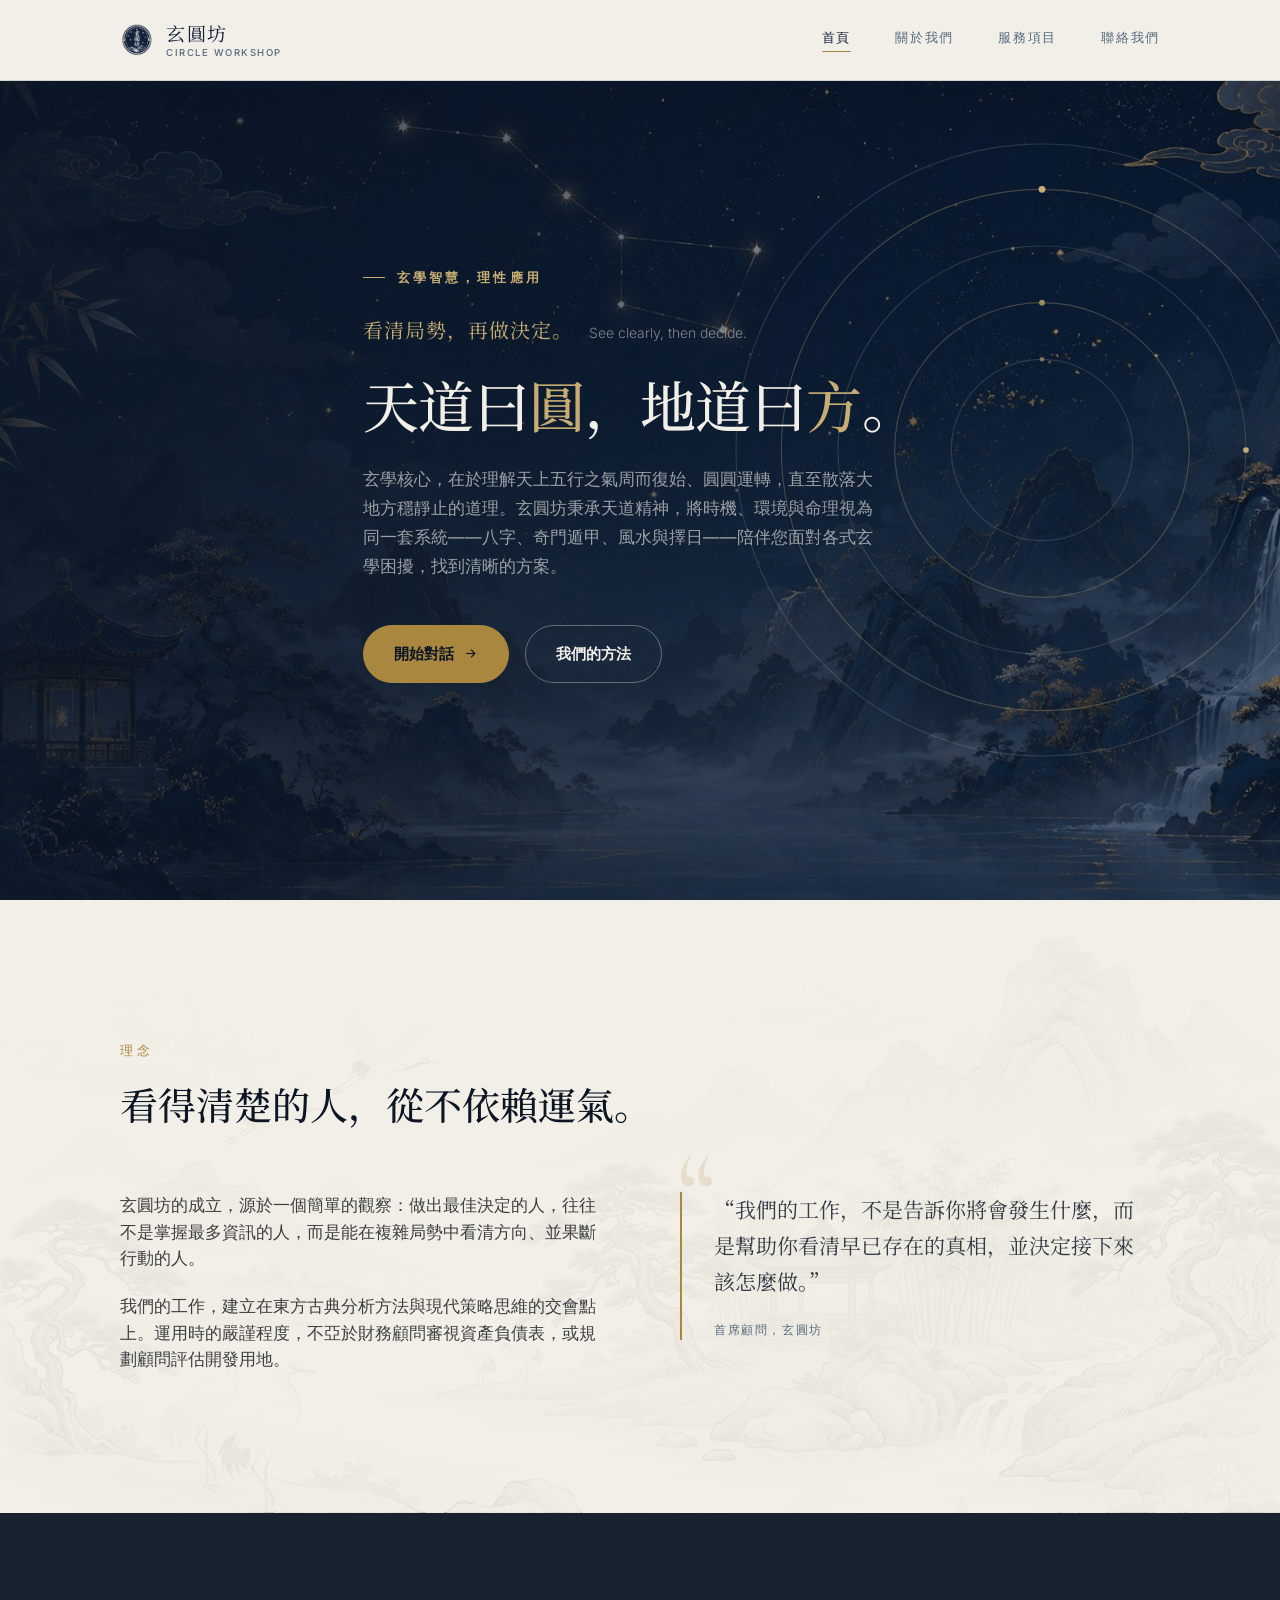
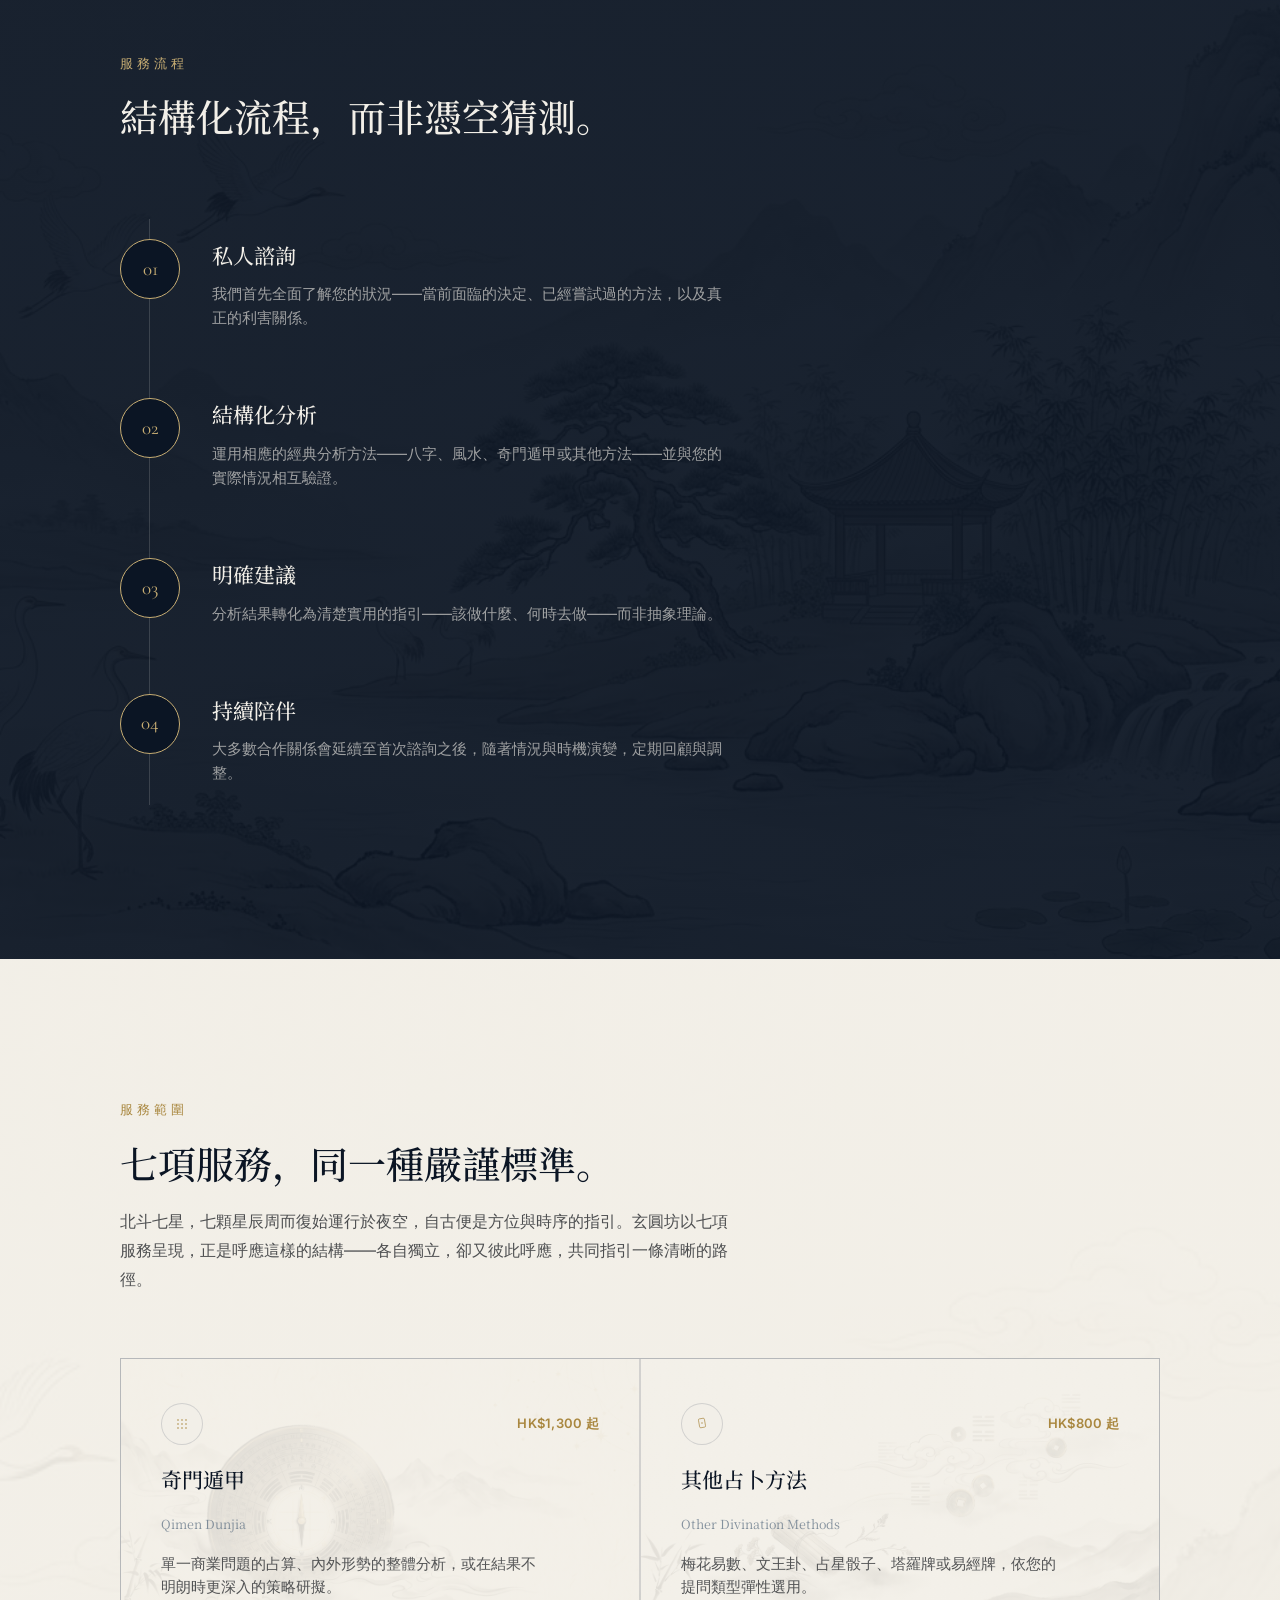
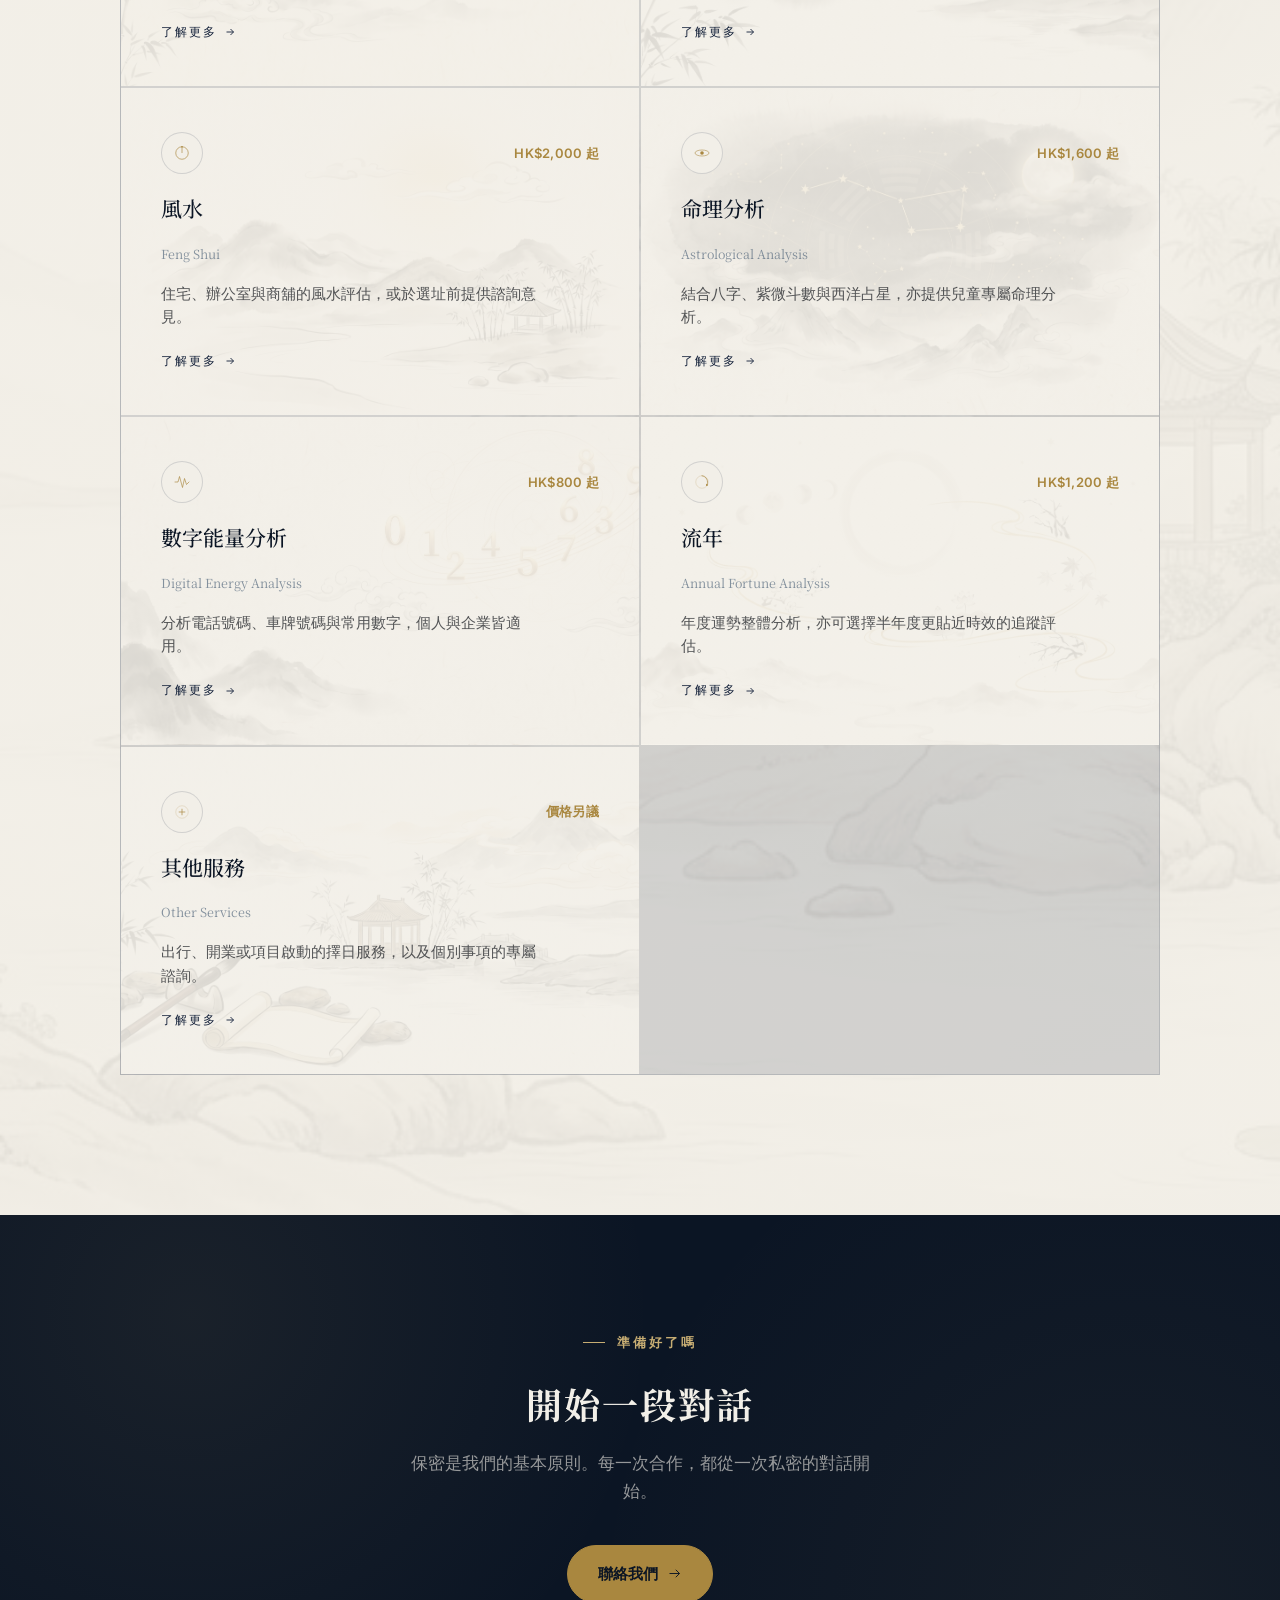
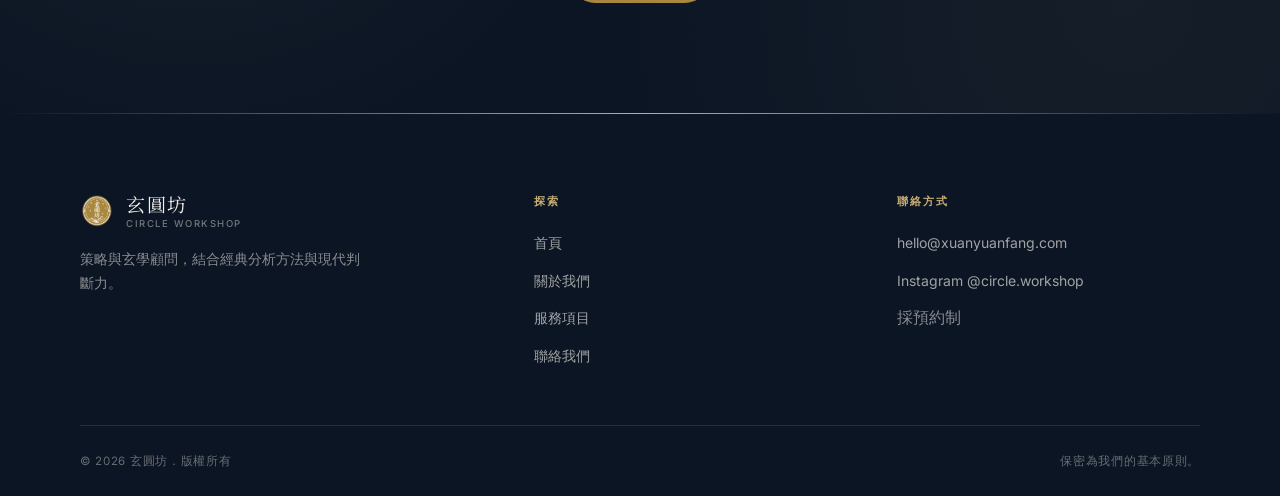
==== commit a65b8c56: "Add files via upload" ====
--- a/index.html
+++ b/index.html
@@ -97,9 +97,6 @@
 </section>
 
 <section class="process">
-  <div class="process-logo-mark" aria-hidden="true">
-    <img src="images/logo-gold.png" alt="">
-  </div>
   <div class="wrap">
     <div class="section-head reveal">
       <div class="section-eyebrow">服務流程</div>
@@ -143,10 +140,11 @@
     <div class="section-head reveal">
       <div class="section-eyebrow">服務範圍</div>
       <h2 class="section-title">七項服務，同一種嚴謹標準。</h2>
+      <p class="section-intro">北斗七星，七顆星辰周而復始運行於夜空，自古便是方位與時序的指引。玄圓坊以七項服務呈現，正是呼應這樣的結構——各自獨立，卻又彼此呼應，共同指引一條清晰的路徑。</p>
     </div>
     <div class="service-cards reveal">
 
-      <div class="service-card">
+      <div class="service-card" style="background-image: linear-gradient(rgba(242,239,232,0.9), rgba(242,239,232,0.9)), url('images/service-qimen.jpg');">
         <div class="card-top">
           <div class="icon-circle">
             <svg viewBox="0 0 40 40"><g fill="var(--gold)">
@@ -165,7 +163,7 @@
         </a>
       </div>
 
-      <div class="service-card">
+      <div class="service-card" style="background-image: linear-gradient(rgba(242,239,232,0.9), rgba(242,239,232,0.9)), url('images/service-divination.jpg');">
         <div class="card-top">
           <div class="icon-circle">
             <svg viewBox="0 0 40 40"><g fill="none" stroke="var(--gold)" stroke-width="1.3">
@@ -182,7 +180,7 @@
         </a>
       </div>
 
-      <div class="service-card">
+      <div class="service-card" style="background-image: linear-gradient(rgba(242,239,232,0.9), rgba(242,239,232,0.9)), url('images/service-fengshui.jpg');">
         <div class="card-top">
           <div class="icon-circle">
             <svg viewBox="0 0 40 40"><circle cx="20" cy="20" r="12.5" fill="none" stroke="var(--gold)" stroke-width="1.3"/>
@@ -199,7 +197,7 @@
         </a>
       </div>
 
-      <div class="service-card">
+      <div class="service-card" style="background-image: linear-gradient(rgba(242,239,232,0.9), rgba(242,239,232,0.9)), url('images/service-astrology.jpg');">
         <div class="card-top">
           <div class="icon-circle">
             <svg viewBox="0 0 40 40"><ellipse cx="20" cy="20" rx="14" ry="6" fill="none" stroke="var(--gold)" stroke-width="1.1"/>
@@ -215,7 +213,7 @@
         </a>
       </div>
 
-      <div class="service-card">
+      <div class="service-card" style="background-image: linear-gradient(rgba(242,239,232,0.9), rgba(242,239,232,0.9)), url('images/service-digital.jpg');">
         <div class="card-top">
           <div class="icon-circle">
             <svg viewBox="0 0 40 40"><polyline points="6,20 12,20 15,9 21,31 25,13 29,25 34,20" fill="none" stroke="var(--gold)" stroke-width="1.3" stroke-linecap="round" stroke-linejoin="round"/></svg>
@@ -230,7 +228,7 @@
         </a>
       </div>
 
-      <div class="service-card">
+      <div class="service-card" style="background-image: linear-gradient(rgba(242,239,232,0.9), rgba(242,239,232,0.9)), url('images/service-fortune.jpg');">
         <div class="card-top">
           <div class="icon-circle">
             <svg viewBox="0 0 40 40"><circle cx="20" cy="20" r="12.5" fill="none" stroke="var(--gold)" stroke-width="1.1" opacity="0.35"/>
@@ -247,7 +245,7 @@
         </a>
       </div>
 
-      <div class="service-card">
+      <div class="service-card" style="background-image: linear-gradient(rgba(242,239,232,0.9), rgba(242,239,232,0.9)), url('images/service-other.jpg');">
         <div class="card-top">
           <div class="icon-circle">
             <svg viewBox="0 0 40 40"><circle cx="20" cy="20" r="12.5" fill="none" stroke="var(--gold)" stroke-width="1.1" opacity="0.35"/>
--- a/style.css
+++ b/style.css
@@ -252,6 +252,7 @@
 .section-head{ margin-bottom:64px; }
 .section-eyebrow{ font-size:13px; letter-spacing:0.3em; text-transform:uppercase; color:var(--gold); margin-bottom:18px; }
 .section-title{ font-family:var(--serif-cn); font-weight:500; font-size:clamp(26px, 3.4vw, 38px); color:var(--navy-deep); max-width:640px; line-height:1.3; }
+.section-intro{ font-size:16px; font-weight:400; line-height:1.8; color:var(--ink); opacity:0.75; max-width:620px; margin-top:20px; }
 
 .reveal{ opacity:0; transform:translateY(28px); transition:opacity .9s ease, transform .9s ease; }
 .reveal.in-view{ opacity:1; transform:translateY(0); }
@@ -294,12 +295,6 @@
 }
 .process .section-eyebrow{ color:var(--gold-soft); }
 .process .section-title{ color:var(--paper); }
-.process-logo-mark{
-  position:absolute; top:0; right:6%; width:min(460px, 34vw); height:min(460px, 34vw);
-  pointer-events:none; z-index:0; opacity:0.85;
-}
-.process-logo-mark img{ width:100%; height:100%; object-fit:contain; }
-@media (max-width:900px){ .process-logo-mark{ display:none; } }
 .process-list{
   margin-top:20px; position:relative;
 }
@@ -332,6 +327,7 @@
   background:var(--paper); padding:44px 40px; display:flex; flex-direction:column; gap:18px;
   transition:background .35s ease, transform .35s ease, box-shadow .35s ease;
   position:relative;
+  background-size:cover; background-position:center; background-repeat:no-repeat;
 }
 .service-card::before{
   content:''; position:absolute; top:0; left:0; right:0; height:3px;
@@ -410,33 +406,6 @@
   font-size:13px; color:var(--blue-grey); max-width:680px; line-height:1.7;
 }
 .fee-disclaimer .cn{ font-family:var(--serif-cn); display:block; margin-bottom:6px; color:var(--navy); }
-
-/* ---------- BIG DIPPER / WHY SEVEN ---------- */
-.bigdipper{
-  background-color:var(--navy-deep);
-  background-image:
-    linear-gradient(rgba(11,21,36,0.55), rgba(11,21,36,0.55)),
-    url('images/service-astrology.jpg');
-  background-size:cover; background-position:center 30%; background-repeat:no-repeat;
-  padding:110px 0;
-}
-.bigdipper-grid{
-  display:grid; grid-template-columns:280px 1fr; gap:70px; align-items:center;
-}
-.bigdipper-img{
-  width:100%; aspect-ratio:1/1; border-radius:50%; overflow:hidden;
-  border:1px solid rgba(242,239,232,0.25);
-}
-.bigdipper-img img{ width:100%; height:100%; object-fit:cover; }
-.bigdipper .section-eyebrow{ color:var(--gold-soft); }
-.bigdipper .section-title{ color:var(--paper); }
-.bigdipper-copy{
-  font-size:16.5px; font-weight:400; line-height:1.8; color:rgba(242,239,232,0.72); max-width:620px; margin-top:20px;
-}
-@media (max-width:820px){
-  .bigdipper-grid{ grid-template-columns:1fr; gap:36px; text-align:left; }
-  .bigdipper-img{ max-width:220px; }
-}
 
 /* ---------- FOUNDER / ABOUT ---------- */
 .founder{
